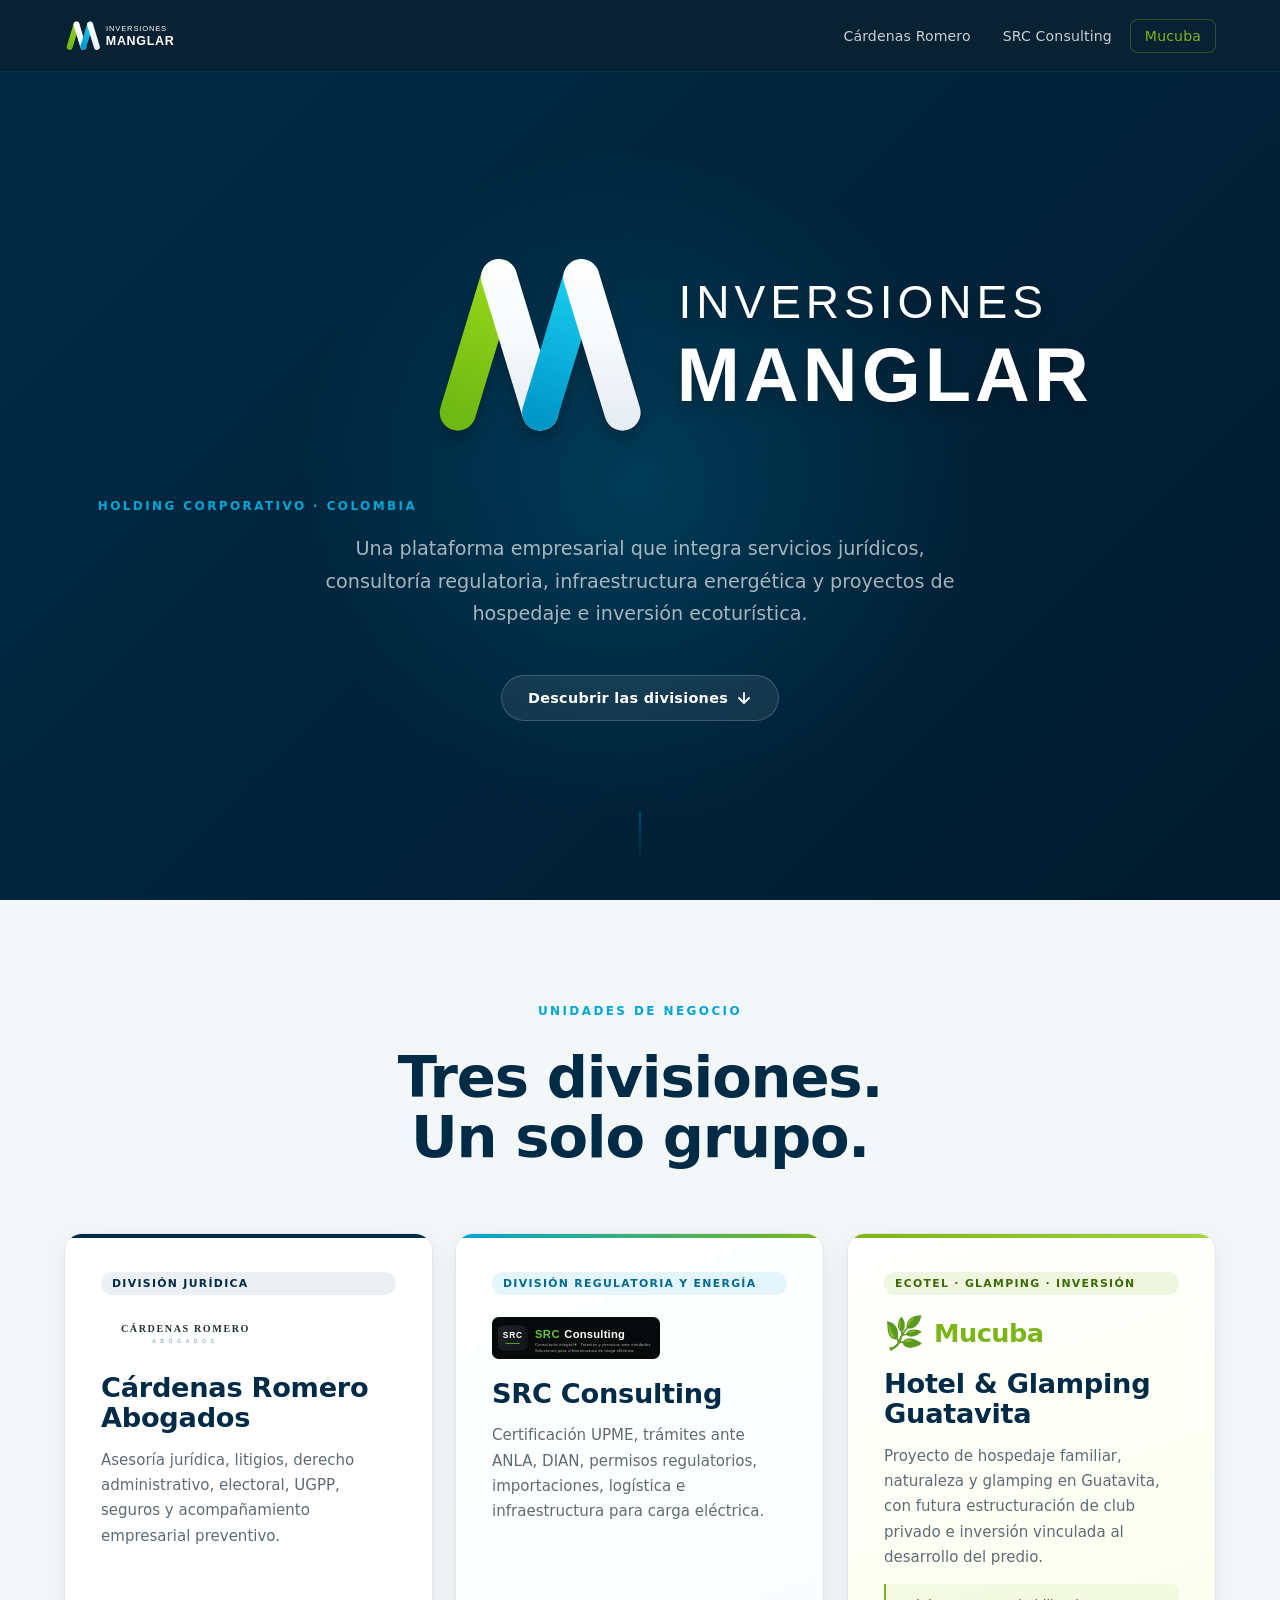
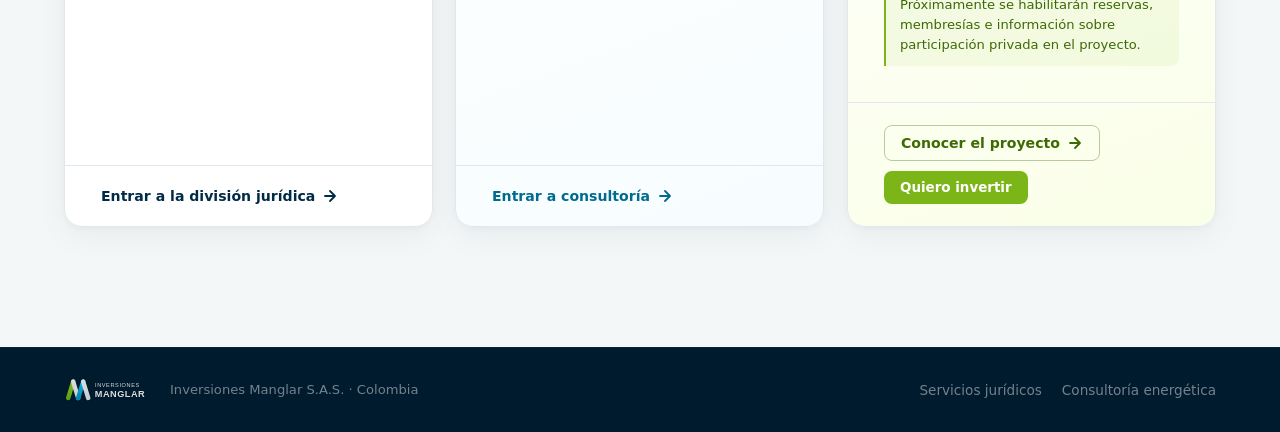
==== index.html @ 5c755520 "primera version sin Mucuba" ====
<!doctype html>
<html lang="es">
  <head>
    <meta charset="utf-8">
    <meta name="viewport" content="width=device-width, initial-scale=1">
    <title>Inversiones Manglar | Holding Corporativo</title>
    <meta name="description" content="Plataforma empresarial que integra servicios jurídicos, consultoría regulatoria, infraestructura energética y proyectos de hospedaje e inversión ecoturística en Colombia.">
    <meta property="og:type" content="website">
    <meta property="og:title" content="Inversiones Manglar | Holding Corporativo">
    <meta property="og:description" content="Plataforma empresarial que integra servicios jurídicos, consultoría regulatoria, infraestructura energética y proyectos de hospedaje e inversión ecoturística.">
    <meta property="og:image" content="assets/manglar-logo.svg">
    <meta name="twitter:card" content="summary_large_image">
    <meta name="twitter:title" content="Inversiones Manglar | Holding Corporativo">
    <meta name="twitter:description" content="Plataforma empresarial que integra servicios jurídicos, consultoría regulatoria, infraestructura energética y proyectos de hospedaje e inversión ecoturística.">
    <link rel="preload" href="styles.css" as="style">
    <link rel="stylesheet" href="styles.css">
  </head>
  <body class="manglar-homepage" data-hide-whatsapp-widget="true">

    <!-- ── HEADER ── -->
    <header class="mg-header" id="mgHeader">
      <a class="mg-logo-link" href="index.html" aria-label="Inversiones Manglar — inicio">
        <img class="mg-logo" src="assets/manglar-logo.svg" alt="Inversiones Manglar">
      </a>
      <nav class="mg-nav" aria-label="Unidades de negocio">
        <a href="juridica.html">Cárdenas Romero</a>
        <a href="energia.html">SRC Consulting</a>
        <a href="#mucuba" class="mg-nav-nature">Mucuba</a>
      </nav>
    </header>

    <main>

      <!-- ── HERO ── -->
      <section class="mg-hero" aria-labelledby="mg-hero-title">
        <div class="mg-hero-bg" aria-hidden="true">
          <div class="mg-hero-glow mg-hero-glow--1"></div>
          <div class="mg-hero-glow mg-hero-glow--2"></div>
          <div class="mg-hero-grid"></div>
        </div>
        <div class="mg-hero-content">
          <p class="mg-eyebrow">Holding corporativo · Colombia</p>
          <h1 class="mg-sr-only" id="mg-hero-title">Inversiones Manglar</h1>
          <div class="mg-hero-logo-wrap">
            <img class="mg-hero-logo" src="assets/manglar-logo.svg" alt="Inversiones Manglar" aria-hidden="true">
          </div>
          <p class="mg-lead">Una plataforma empresarial que integra servicios jurídicos, consultoría regulatoria, infraestructura energética y proyectos de hospedaje e inversión ecoturística.</p>
          <a class="mg-hero-cta" href="#divisiones">
            Descubrir las divisiones
            <svg width="16" height="16" viewBox="0 0 16 16" fill="none" aria-hidden="true">
              <path d="M8 3v10M3 8l5 5 5-5" stroke="currentColor" stroke-width="1.8" stroke-linecap="round" stroke-linejoin="round"/>
            </svg>
          </a>
        </div>
        <div class="mg-hero-scroll" aria-hidden="true">
          <div class="mg-scroll-line"></div>
        </div>
      </section>

      <!-- ── DIVISIONES ── -->
      <section class="mg-divisions" id="divisiones" aria-labelledby="mg-divisions-title">
        <div class="mg-divisions-header">
          <p class="mg-eyebrow mg-eyebrow--light">Unidades de negocio</p>
          <h2 class="mg-divisions-title" id="mg-divisions-title">Tres divisiones.<br>Un solo grupo.</h2>
        </div>

        <div class="mg-cards-grid">

          <!-- ── Tarjeta 1: Legal ── -->
          <article
            class="mg-card mg-card--legal"
            data-route="juridica.html"
            data-color="#002B46"
            tabindex="0"
            role="link"
            aria-label="Ir a Cárdenas Romero Abogados">
            <div class="mg-card-accent"></div>
            <div class="mg-card-body">
              <span class="mg-card-tag">División jurídica</span>
              <img class="mg-card-logo" src="assets/cardenas-romero-logo.svg" alt="Cárdenas Romero Abogados">
              <h3 class="mg-card-title">Cárdenas Romero<br>Abogados</h3>
              <p class="mg-card-desc">Asesoría jurídica, litigios, derecho administrativo, electoral, UGPP, seguros y acompañamiento empresarial preventivo.</p>
            </div>
            <div class="mg-card-footer">
              <span class="mg-card-btn">
                Entrar a la división jurídica
                <svg class="mg-card-arrow" width="16" height="16" viewBox="0 0 16 16" fill="none" aria-hidden="true">
                  <path d="M3 8h10M8 3l5 5-5 5" stroke="currentColor" stroke-width="1.8" stroke-linecap="round" stroke-linejoin="round"/>
                </svg>
              </span>
            </div>
          </article>

          <!-- ── Tarjeta 2: Energy ── -->
          <article
            class="mg-card mg-card--energy"
            data-route="energia.html"
            data-color="#00A6D6"
            tabindex="0"
            role="link"
            aria-label="Ir a SRC Consulting">
            <div class="mg-card-accent"></div>
            <div class="mg-card-body">
              <span class="mg-card-tag">División regulatoria y energía</span>
              <img class="mg-card-logo mg-card-logo--wide" src="assets/src-consulting-energy-logo.svg" alt="SRC Consulting">
              <h3 class="mg-card-title">SRC Consulting</h3>
              <p class="mg-card-desc">Certificación UPME, trámites ante ANLA, DIAN, permisos regulatorios, importaciones, logística e infraestructura para carga eléctrica.</p>
            </div>
            <div class="mg-card-footer">
              <span class="mg-card-btn">
                Entrar a consultoría
                <svg class="mg-card-arrow" width="16" height="16" viewBox="0 0 16 16" fill="none" aria-hidden="true">
                  <path d="M3 8h10M8 3l5 5-5 5" stroke="currentColor" stroke-width="1.8" stroke-linecap="round" stroke-linejoin="round"/>
                </svg>
              </span>
            </div>
          </article>

          <!-- ── Tarjeta 3: Mucuba ── -->
          <article
            class="mg-card mg-card--nature"
            id="mucuba"
            data-route=""
            data-color="#4A7A0A"
            tabindex="0"
            role="button"
            aria-label="Conocer Mucuba Hotel & Glamping">
            <div class="mg-card-accent"></div>
            <div class="mg-card-body">
              <span class="mg-card-tag">Ecotel · Glamping · Inversión</span>
              <div class="mg-mucuba-brand">
                <span class="mg-mucuba-icon" aria-hidden="true">🌿</span>
                <span class="mg-mucuba-name">Mucuba</span>
              </div>
              <h3 class="mg-card-title">Hotel & Glamping<br>Guatavita</h3>
              <p class="mg-card-desc">Proyecto de hospedaje familiar, naturaleza y glamping en Guatavita, con futura estructuración de club privado e inversión vinculada al desarrollo del predio.</p>
              <p class="mg-card-note">Próximamente se habilitarán reservas, membresías e información sobre participación privada en el proyecto.</p>
            </div>
            <div class="mg-card-footer mg-card-footer--dual">
              <span class="mg-card-btn mg-card-btn--outline" data-mucuba-info>
                Conocer el proyecto
                <svg class="mg-card-arrow" width="16" height="16" viewBox="0 0 16 16" fill="none" aria-hidden="true">
                  <path d="M3 8h10M8 3l5 5-5 5" stroke="currentColor" stroke-width="1.8" stroke-linecap="round" stroke-linejoin="round"/>
                </svg>
              </span>
              <span class="mg-card-btn mg-card-btn--invest" data-mucuba-invest>
                Quiero invertir
              </span>
            </div>
          </article>

        </div>
      </section>

    </main>

    <!-- ── FOOTER ── -->
    <footer class="mg-footer">
      <div class="mg-footer-brand">
        <img class="mg-footer-logo" src="assets/manglar-logo.svg" alt="Inversiones Manglar">
        <span>Inversiones Manglar S.A.S. · Colombia</span>
      </div>
      <nav class="mg-footer-links" aria-label="Divisiones">
        <a href="juridica.html">Servicios jurídicos</a>
        <a href="energia.html">Consultoría energética</a>
      </nav>
    </footer>

    <!-- ── MODAL MUCUBA ── -->
    <div class="mg-modal" id="mgMucubaModal" hidden role="dialog" aria-modal="true" aria-labelledby="mgMucubaTitle">
      <div class="mg-modal-card">
        <button class="mg-modal-close" id="mgMucubaClose" aria-label="Cerrar">
          <svg width="18" height="18" viewBox="0 0 18 18" fill="none" aria-hidden="true">
            <path d="M2 2l14 14M16 2L2 16" stroke="currentColor" stroke-width="2" stroke-linecap="round"/>
          </svg>
        </button>
        <p class="mg-eyebrow mg-eyebrow--light" style="margin-bottom:12px;">Mucuba Hotel & Glamping</p>
        <h2 class="mg-modal-title" id="mgMucubaTitle">Proyecto en desarrollo</h2>
        <p class="mg-modal-text">Mucuba es un proyecto de hospedaje familiar, ecoturismo y glamping ubicado en Guatavita, Cundinamarca. Actualmente se encuentra en etapa de estructuración con visión hacia la habilitación de membresías, reservas y participación privada en el proyecto.</p>
        <p class="mg-modal-text">Si tienes interés en conocer más sobre el proyecto o participar en su desarrollo, déjanos tu información de contacto y te escribiremos en cuanto esté disponible.</p>
        <div class="mg-modal-actions">
          <a class="mg-modal-btn mg-modal-btn--primary" data-whatsapp href="#">Escribir por WhatsApp</a>
          <button class="mg-modal-btn mg-modal-btn--ghost" id="mgMucubaClose2">Cerrar</button>
        </div>
      </div>
    </div>

    <!-- ── OVERLAY TRANSICIÓN ── -->
    <div class="mg-overlay" id="mgOverlay" aria-hidden="true"></div>

    <script src="script.js"></script>
  </body>
</html>
---- styles.css ----
:root {
  --ink: #13201d;
  --muted: #60706b;
  --line: #dfe7e3;
  --paper: #fbfcf9;
  --white: #ffffff;
  --forest: #143d35;
  --teal: #0f7c72;
  --gold: #b5893e;
  --blue: #295b8d;
  --mint: #dff2eb;
  --soft: #eef4f1;
  --shadow: 0 24px 60px rgba(19, 32, 29, 0.12);
  font-family: Inter, ui-sans-serif, system-ui, -apple-system, BlinkMacSystemFont, "Segoe UI", sans-serif;
}

* {
  box-sizing: border-box;
}

body {
  margin: 0;
  color: var(--ink);
  background: var(--paper);
}

a {
  color: inherit;
  text-decoration: none;
}

img {
  display: block;
  max-width: 100%;
}

.site-header {
  position: sticky;
  top: 0;
  z-index: 10;
  display: flex;
  align-items: center;
  justify-content: space-between;
  gap: 24px;
  padding: 18px clamp(18px, 4vw, 56px);
  background: rgba(251, 252, 249, 0.92);
  border-bottom: 1px solid rgba(223, 231, 227, 0.9);
  backdrop-filter: blur(14px);
}

.brand {
  display: inline-flex;
  align-items: center;
  gap: 12px;
  min-width: max-content;
}

.brand-mark {
  display: grid;
  width: 46px;
  height: 46px;
  place-items: center;
  color: var(--white);
  background: var(--forest);
  border-radius: 8px;
  font-weight: 800;
  letter-spacing: 0;
}

.brand-logo {
  width: 48px;
  height: 48px;
  border-radius: 8px;
}

.legal-logo {
  width: 250px;
  height: auto;
}

.brand strong,
.brand small {
  display: block;
}

.brand small {
  margin-top: 2px;
  color: var(--muted);
  font-size: 0.78rem;
}

.nav-links {
  display: flex;
  align-items: center;
  gap: 10px;
  flex-wrap: wrap;
  justify-content: flex-end;
}

.nav-links a {
  padding: 10px 12px;
  color: #2d3c38;
  border-radius: 8px;
  font-size: 0.94rem;
}

.nav-links a:hover,
.nav-links a.active {
  background: var(--soft);
}

.hero,
.service-hero,
.path-section,
.service-grid-section,
.workflow,
.action-zone,
.conversion-band {
  padding-inline: clamp(18px, 5vw, 72px);
}

.split-hero {
  min-height: calc(100vh - 83px);
  display: grid;
  grid-template-columns: minmax(0, 1fr) minmax(320px, 0.8fr);
  align-items: center;
  gap: clamp(28px, 5vw, 72px);
  padding-block: 48px;
}

.hero-copy {
  max-width: 760px;
}

.eyebrow {
  margin: 0 0 12px;
  color: var(--teal);
  font-weight: 750;
  font-size: 0.8rem;
  letter-spacing: 0.08em;
  text-transform: uppercase;
}

h1,
h2,
h3,
p {
  overflow-wrap: anywhere;
}

h1 {
  margin: 0;
  font-size: clamp(3.3rem, 8vw, 7.6rem);
  line-height: 0.92;
  letter-spacing: 0;
}

h2 {
  margin: 0;
  font-size: clamp(2rem, 4vw, 3.7rem);
  line-height: 1.02;
  letter-spacing: 0;
}

h3 {
  margin: 0;
  font-size: 1.2rem;
  line-height: 1.22;
}

.lead {
  max-width: 690px;
  margin: 24px 0 0;
  color: #40504c;
  font-size: clamp(1.06rem, 2vw, 1.35rem);
  line-height: 1.55;
}

.hero-actions,
.action-list {
  display: flex;
  flex-wrap: wrap;
  gap: 12px;
  margin-top: 30px;
}

.button {
  display: inline-flex;
  min-height: 48px;
  align-items: center;
  justify-content: center;
  padding: 13px 18px;
  border: 1px solid var(--line);
  border-radius: 8px;
  font-weight: 750;
  transition: transform 0.2s ease, box-shadow 0.2s ease, background 0.2s ease;
}

.button:hover {
  transform: translateY(-1px);
  box-shadow: 0 10px 28px rgba(19, 32, 29, 0.12);
}

.button.primary {
  color: var(--white);
  border-color: var(--forest);
  background: var(--forest);
}

.button.secondary {
  background: var(--white);
}

.hero-panel {
  min-height: 520px;
  display: grid;
  place-items: center;
}

.hero-panel img {
  width: min(100%, 560px);
  filter: drop-shadow(0 28px 36px rgba(19, 32, 29, 0.16));
}

.home-hero {
  min-height: calc(100vh - 83px);
  display: grid;
  align-content: center;
  gap: clamp(24px, 3vw, 42px);
  padding: 34px clamp(18px, 5vw, 72px) 42px;
  color: #263238;
  background:
    radial-gradient(circle at 14% 12%, rgba(169, 196, 204, 0.42), transparent 28%),
    radial-gradient(circle at 90% 4%, rgba(226, 233, 235, 0.85), transparent 27%),
    linear-gradient(145deg, #f9fafa 0%, #edf4f6 54%, #dfeaed 100%);
}

.home-heading {
  max-width: 980px;
}

.home-heading .eyebrow {
  color: #789aa4;
}

.home-heading h1 {
  font-size: clamp(3.2rem, 7vw, 6.8rem);
}

.home-heading .lead {
  color: #596a70;
}

.home-card-grid {
  display: grid;
  grid-template-columns: repeat(2, minmax(0, 1fr));
  gap: 18px;
  min-height: clamp(430px, 58vh, 650px);
}

.home-route-card {
  position: relative;
  min-height: 100%;
  display: grid;
  grid-template-rows: auto auto auto 1fr auto;
  align-content: start;
  gap: clamp(18px, 2.5vw, 30px);
  overflow: hidden;
  padding: clamp(24px, 3.2vw, 38px);
  background: var(--white);
  border: 1px solid var(--line);
  border-radius: 8px;
  box-shadow: 0 26px 70px rgba(0, 0, 0, 0.22);
  transition: transform 0.24s ease, box-shadow 0.24s ease, border-color 0.24s ease;
}

.home-route-card::after {
  content: "→";
  position: absolute;
  right: 30px;
  bottom: 24px;
  color: var(--gold);
  font-size: 2rem;
  font-style: normal;
  transition: transform 0.24s ease;
}

.home-route-card::before {
  content: "";
  position: absolute;
  inset: auto -18% -34% 42%;
  height: 260px;
  border-radius: 999px;
  background: rgba(169, 196, 204, 0.16);
  pointer-events: none;
}

.home-route-card:hover {
  transform: translateY(-10px);
  border-color: rgba(15, 124, 114, 0.34);
  box-shadow: 0 34px 80px rgba(19, 32, 29, 0.16);
}

.home-route-card:hover::after {
  transform: translateX(6px);
}

.legal-route {
  color: #263238;
  background:
    radial-gradient(circle at 88% 10%, rgba(169, 196, 204, 0.22), transparent 24%),
    linear-gradient(145deg, #ffffff 0%, #f4f8f9 58%, #e7f0f2 100%);
  border-color: rgba(169, 196, 204, 0.38);
}

.advisory-route {
  color: var(--ink);
  background:
    radial-gradient(circle at 88% 12%, rgba(181, 137, 62, 0.12), transparent 24%),
    linear-gradient(145deg, #ffffff 0%, #f4f7f8 100%);
}

.advisory-route .route-kicker {
  color: #0a4b43;
}

.advisory-route strong {
  color: #092f2a;
}

.advisory-route span:not(.route-kicker):not(.route-icon) {
  color: #243b36;
  font-weight: 650;
}

.advisory-route em {
  color: #0a4b43;
}

.route-kicker {
  color: var(--teal);
  font-size: 0.78rem;
  font-weight: 850;
  letter-spacing: 0.08em;
  text-transform: uppercase;
}

.legal-route .route-kicker,
.legal-route span:not(.route-icon),
.legal-route em {
  color: #263238;
}

.legal-route .route-kicker,
.legal-route em {
  color: #789aa4;
}

.route-brand-logo {
  position: relative;
  z-index: 1;
  width: min(290px, 74%);
  height: auto;
  margin-top: 6px;
  padding: 14px 16px;
  background: rgba(255, 255, 255, 0.72);
  border: 1px solid rgba(169, 196, 204, 0.36);
  border-radius: 8px;
}

.route-icon {
  display: grid;
  width: 52px;
  height: 52px;
  place-items: center;
  margin: 6px 0 0;
  color: var(--ink);
  background: #f1d98b;
  border-radius: 8px;
  font-weight: 900;
}

.home-route-card strong {
  display: block;
  max-width: 720px;
  font-size: clamp(2.2rem, 4.2vw, 4.8rem);
  line-height: 1;
  letter-spacing: 0;
}

.home-route-card span:not(.route-kicker):not(.route-icon) {
  max-width: 640px;
  margin-top: 0;
  color: var(--muted);
  font-size: clamp(1rem, 1.4vw, 1.18rem);
  line-height: 1.55;
}

.home-route-card em {
  position: relative;
  z-index: 1;
  margin-top: 8px;
  color: var(--teal);
  font-style: normal;
  font-weight: 850;
}

.path-section,
.service-grid-section,
.workflow {
  padding-block: 70px;
}

.tutela-section {
  display: grid;
  grid-template-columns: minmax(0, 0.72fr) minmax(320px, 1fr);
  gap: clamp(26px, 4vw, 56px);
  align-items: start;
  padding: 72px clamp(18px, 5vw, 72px);
  background: #f4f8f5;
  border-block: 1px solid var(--line);
}

.section-heading {
  display: grid;
  grid-template-columns: 0.75fr 1.25fr;
  gap: 28px;
  align-items: end;
  margin-bottom: 26px;
}

.section-heading.compact {
  display: block;
  max-width: 880px;
}

.path-grid,
.service-grid,
.steps {
  display: grid;
  gap: 16px;
}

.path-grid {
  grid-template-columns: repeat(2, minmax(0, 1fr));
}

.path-card,
.service-card,
.steps article {
  border: 1px solid var(--line);
  border-radius: 8px;
  background: var(--white);
}

.path-card {
  min-height: 330px;
  position: relative;
  overflow: hidden;
  padding: 30px;
}

.path-card::after {
  content: "";
  position: absolute;
  inset: auto -18% -38% 42%;
  height: 220px;
  border-radius: 999px;
  background: rgba(15, 124, 114, 0.16);
}

.path-card.energy-card::after {
  background: rgba(181, 137, 62, 0.22);
}

.card-icon {
  display: grid;
  width: 54px;
  height: 54px;
  place-items: center;
  margin-bottom: 42px;
  color: var(--white);
  background: var(--forest);
  border-radius: 8px;
  font-weight: 850;
}

.energy-card .card-icon {
  background: var(--blue);
}

.path-card p {
  max-width: 560px;
  color: var(--muted);
  line-height: 1.55;
}

.path-card a {
  position: relative;
  z-index: 1;
  display: inline-flex;
  margin-top: 22px;
  font-weight: 800;
  color: var(--teal);
}

.conversion-band,
.action-zone {
  display: flex;
  align-items: center;
  justify-content: space-between;
  gap: 24px;
  margin: 48px clamp(18px, 5vw, 72px) 70px;
  padding: clamp(24px, 4vw, 42px);
  background: var(--forest);
  color: var(--white);
  border-radius: 8px;
}

.conversion-band .eyebrow,
.action-zone .eyebrow {
  color: #9bd8c9;
}

.conversion-band h2,
.action-zone h2 {
  max-width: 820px;
}

.action-zone p:not(.eyebrow) {
  max-width: 760px;
  color: #d6e4df;
  line-height: 1.55;
}

.contact-zone {
  display: grid;
  grid-template-columns: minmax(0, 0.75fr) minmax(320px, 1.25fr);
  gap: 24px;
  align-items: center;
  margin: 48px clamp(18px, 5vw, 72px) 70px;
  padding: clamp(24px, 4vw, 42px);
  background: #ffffff;
  border: 1px solid var(--line);
  border-radius: 8px;
  box-shadow: 0 18px 46px rgba(19, 32, 29, 0.08);
}

.contact-zone h2 {
  max-width: 620px;
}

.contact-zone p:not(.eyebrow) {
  max-width: 620px;
  color: var(--muted);
  line-height: 1.55;
}

.contact-grid {
  display: grid;
  grid-template-columns: repeat(3, minmax(0, 1fr));
  gap: 12px;
}

.contact-item {
  min-height: 138px;
  display: flex;
  flex-direction: column;
  justify-content: space-between;
  padding: 18px;
  background: #f8fbf9;
  border: 1px solid var(--line);
  border-radius: 8px;
}

.contact-item span {
  color: var(--muted);
  font-size: 0.78rem;
  font-weight: 850;
  letter-spacing: 0.07em;
  text-transform: uppercase;
}

.contact-item strong {
  color: var(--ink);
  line-height: 1.28;
  overflow-wrap: anywhere;
  word-break: break-word;
}

.contact-item[href^="mailto:"] strong {
  font-size: clamp(0.82rem, 1.1vw, 1rem);
  line-height: 1.35;
}

.service-hero {
  min-height: 620px;
  display: grid;
  grid-template-columns: minmax(0, 0.95fr) minmax(280px, 0.75fr);
  align-items: center;
  gap: 36px;
  padding-block: 54px;
  background-color: var(--soft);
  background-image: linear-gradient(115deg, rgba(251, 252, 249, 0.98) 0%, rgba(251, 252, 249, 0.82) 48%, rgba(223, 242, 235, 0.5) 100%);
}

.service-hero.legal-hero {
  position: relative;
  overflow: hidden;
  grid-template-columns: minmax(0, 1fr);
  color: var(--white);
  background-color: #092f2a;
  background-image:
    radial-gradient(circle at 82% 16%, rgba(181, 137, 62, 0.26), transparent 28%),
    radial-gradient(circle at 18% 88%, rgba(15, 124, 114, 0.34), transparent 32%),
    linear-gradient(135deg, #08231f 0%, #143d35 48%, #0f7c72 100%);
  background-size: cover;
  background-position: center;
}

.service-hero.legal-hero::before,
.service-hero.legal-hero::after {
  content: "";
  position: absolute;
  pointer-events: none;
}

.service-hero.legal-hero::before {
  inset: 16px clamp(18px, 7vw, 120px) auto auto;
  width: min(38vw, 440px);
  height: min(60vw, 520px);
  background: url("assets/legal-watermark.svg") center / contain no-repeat;
  opacity: 0.95;
}

.service-hero.legal-hero::after {
  display: none;
}

.service-copy {
  position: relative;
  z-index: 1;
  max-width: 940px;
}

.legal-hero .eyebrow {
  color: #a9e0d3;
}

.legal-hero .lead {
  color: #dcebe6;
}

.legal-hero .button.secondary {
  color: var(--ink);
  border-color: #f4df9c;
  background: #f4df9c;
}

.service-copy h1 {
  font-size: clamp(2.8rem, 6.5vw, 6.7rem);
}

.service-visual {
  width: min(100%, 480px);
  justify-self: center;
  filter: drop-shadow(0 24px 34px rgba(19, 32, 29, 0.16));
}

.energy-brand-page .service-visual {
  border-radius: 16px;
  filter: brightness(0) invert(1);
  box-shadow: none;
}

.service-grid {
  grid-template-columns: repeat(3, minmax(0, 1fr));
}

.service-card {
  min-height: 230px;
  padding: 24px;
  cursor: pointer;
}

.service-card.highlight {
  background: var(--mint);
  border-color: #baded4;
}

.tag {
  margin: 0 0 22px;
  color: var(--teal);
  font-size: 0.78rem;
  font-weight: 800;
  text-transform: uppercase;
  letter-spacing: 0.06em;
}

.service-card p:not(.tag),
.steps p {
  color: var(--muted);
  line-height: 1.55;
}

.area-link {
  margin-top: 18px;
  padding: 0;
  color: var(--teal);
  background: transparent;
  border: 0;
  font: inherit;
  font-weight: 850;
  cursor: pointer;
}

.area-modal {
  position: fixed;
  inset: 0;
  z-index: 40;
  display: grid;
  place-items: center;
  padding: 20px;
  background: rgba(19, 32, 29, 0.45);
  backdrop-filter: blur(8px);
}

.area-modal[hidden] {
  display: none;
}

.area-modal-card {
  position: relative;
  width: min(720px, 100%);
  padding: clamp(24px, 4vw, 42px);
  background: #ffffff;
  border: 1px solid var(--line);
  border-radius: 8px;
  box-shadow: 0 28px 90px rgba(19, 32, 29, 0.24);
}

.area-modal-card h2 {
  font-size: clamp(2rem, 4vw, 3.4rem);
}

.area-modal-card p:not(.eyebrow) {
  color: var(--muted);
  font-size: 1.05rem;
  line-height: 1.65;
}

.area-modal-close {
  position: absolute;
  top: 14px;
  right: 14px;
  width: 38px;
  height: 38px;
  color: var(--ink);
  background: #f4f8f5;
  border: 1px solid var(--line);
  border-radius: 999px;
  cursor: pointer;
  font-size: 1.5rem;
  line-height: 1;
}

.steps {
  grid-template-columns: repeat(3, minmax(0, 1fr));
}

.steps article {
  padding: 24px;
}

.steps span {
  display: grid;
  width: 38px;
  height: 38px;
  place-items: center;
  margin-bottom: 28px;
  color: var(--white);
  background: var(--teal);
  border-radius: 999px;
  font-weight: 800;
}

.person-flow {
  background: linear-gradient(180deg, #fbfcf9 0%, #f4f8f5 100%);
}

.section-copy {
  max-width: 760px;
  margin: 18px 0 0;
  color: var(--muted);
  font-size: 1.05rem;
  line-height: 1.55;
}

.step-field {
  display: block;
  margin-top: 18px;
}

.step-field textarea,
.step-field input {
  width: 100%;
  padding: 12px;
  color: var(--ink);
  background: #fbfcf9;
  border: 1px solid var(--line);
  border-radius: 8px;
  font: inherit;
}

.step-field textarea {
  min-height: 132px;
  resize: vertical;
}

.step-button {
  margin-top: 18px;
}

.step-note {
  padding-top: 14px;
  border-top: 1px solid var(--legal-line, var(--line));
  font-size: 0.92rem;
  font-weight: 750;
}

.enterprise-section {
  position: relative;
  overflow: hidden;
  padding: 94px clamp(18px, 5vw, 72px);
  color: var(--white);
  background:
    radial-gradient(circle at 12% 18%, rgba(15, 124, 114, 0.42), transparent 28%),
    radial-gradient(circle at 90% 8%, rgba(244, 223, 156, 0.22), transparent 24%),
    linear-gradient(140deg, #071f1c 0%, #123b34 52%, #0b5e55 100%);
  border-block: 1px solid rgba(223, 242, 235, 0.18);
}

.enterprise-section::before {
  content: "";
  position: absolute;
  inset: 24px clamp(18px, 5vw, 72px) auto auto;
  width: min(32vw, 420px);
  height: 180px;
  border: 1px solid rgba(223, 242, 235, 0.14);
  border-radius: 8px;
  background: rgba(255, 255, 255, 0.04);
}

.enterprise-section > * {
  position: relative;
  z-index: 1;
}

.enterprise-heading {
  max-width: 980px;
  margin: 0 auto 34px;
  text-align: center;
}

.enterprise-heading h2 {
  font-size: clamp(2rem, 4.3vw, 4rem);
}

.enterprise-heading p:not(.eyebrow) {
  max-width: 820px;
  margin: 18px auto 0;
  color: #dcebe6;
  font-size: 1.08rem;
  line-height: 1.58;
}

.plans-grid {
  display: grid;
  grid-template-columns: repeat(3, minmax(0, 1fr));
  gap: 18px;
  align-items: stretch;
}

.plan-card {
  position: relative;
  min-height: 0;
  height: 100%;
  display: flex;
  flex-direction: column;
  padding: 28px;
  color: var(--ink);
  background: rgba(255, 255, 255, 0.96);
  border: 1px solid rgba(223, 242, 235, 0.26);
  border-radius: 8px;
  box-shadow: 0 24px 66px rgba(0, 0, 0, 0.24);
  transition: transform 0.24s ease, box-shadow 0.24s ease, border-color 0.24s ease;
}

.plan-card:hover {
  transform: translateY(-8px);
  border-color: rgba(15, 124, 114, 0.32);
  box-shadow: 0 28px 70px rgba(19, 32, 29, 0.14);
}

.featured-plan {
  min-height: 0;
  padding-top: 42px;
  color: var(--white);
  background:
    radial-gradient(circle at 82% 4%, rgba(181, 137, 62, 0.34), transparent 28%),
    linear-gradient(145deg, #102f2a 0%, #143d35 54%, #0f7c72 100%);
  border-color: rgba(169, 224, 211, 0.34);
  box-shadow: 0 30px 76px rgba(19, 61, 53, 0.28);
}

.featured-plan:hover {
  box-shadow: 0 38px 88px rgba(19, 61, 53, 0.34);
}

.recommended-label {
  position: absolute;
  top: 16px;
  right: 18px;
  margin: 0;
  padding: 7px 11px;
  color: var(--ink);
  background: #f4df9c;
  border-radius: 999px;
  font-size: 0.76rem;
  font-weight: 850;
  text-transform: uppercase;
  letter-spacing: 0.06em;
}

.plan-icon {
  display: grid;
  width: 48px;
  height: 48px;
  place-items: center;
  margin-bottom: 28px;
  color: var(--teal);
  background: var(--mint);
  border-radius: 8px;
  font-weight: 900;
}

.plan-logo {
  width: 58px;
  height: 70px;
  object-fit: contain;
  margin-bottom: 20px;
  opacity: 0.78;
}

.featured-plan .plan-logo {
  filter: brightness(0) invert(1);
  opacity: 0.72;
}

.featured-plan .plan-icon {
  color: var(--ink);
  background: #f4df9c;
}

.plan-card h3 {
  font-size: 1.6rem;
}

.plan-subtitle {
  min-height: 52px;
  color: var(--teal);
  font-weight: 800;
  line-height: 1.35;
}

.plan-card > p:not(.plan-price):not(.recommended-label):not(.plan-subtitle) {
  color: var(--muted);
  line-height: 1.58;
}

.featured-plan .plan-subtitle,
.featured-plan > p:not(.plan-price):not(.recommended-label):not(.plan-subtitle),
.featured-plan li {
  color: #dcebe6;
}

.plan-card ul {
  display: grid;
  gap: 10px;
  margin: 12px 0 24px;
  padding: 0;
  list-style: none;
}

.plan-card li {
  position: relative;
  padding-left: 22px;
  color: var(--muted);
  line-height: 1.45;
}

.plan-card li::before {
  content: "";
  position: absolute;
  left: 0;
  top: 0.62em;
  width: 8px;
  height: 8px;
  background: var(--teal);
  border-radius: 999px;
}

.featured-plan li::before {
  background: #f4df9c;
}

.plan-price {
  margin: 8px 0 18px;
  font-size: 1.8rem;
  font-weight: 900;
}

.plan-footnote {
  margin: auto 0 18px;
  padding-top: 12px;
  color: #5b6b70;
  border-top: 1px solid rgba(169, 196, 204, 0.34);
  font-size: 0.92rem;
  font-weight: 750;
  line-height: 1.45;
}

.featured-plan .plan-footnote {
  color: #e7f0f2;
  border-top-color: rgba(255, 255, 255, 0.22);
}

.plan-card .button {
  margin-top: auto;
}

.plans-note {
  max-width: 980px;
  margin: 28px auto 0;
  padding: 20px 24px;
  color: #dcebe6;
  background: rgba(255, 255, 255, 0.07);
  border: 1px solid rgba(223, 242, 235, 0.16);
  border-radius: 8px;
  box-shadow: 0 14px 38px rgba(19, 32, 29, 0.07);
  text-align: center;
  line-height: 1.58;
}

.tutela-section > div > p:not(.eyebrow) {
  max-width: 640px;
  color: var(--muted);
  line-height: 1.6;
}

.tutela-toggle {
  margin-top: 24px;
}

.tutela-form {
  display: grid;
  grid-template-columns: repeat(2, minmax(0, 1fr));
  gap: 16px;
  padding: clamp(20px, 3vw, 30px);
  background: var(--white);
  border: 1px solid var(--line);
  border-radius: 8px;
  box-shadow: var(--shadow);
}

.tutela-form[hidden] {
  display: none;
}

.tutela-form label,
.tutela-form legend,
.rights-dropdown summary {
  color: #2d3c38;
  font-size: 0.92rem;
  font-weight: 760;
}

.tutela-form input,
.tutela-form select,
.tutela-form textarea {
  width: 100%;
  margin-top: 8px;
  padding: 13px 12px;
  color: var(--ink);
  background: #fbfcf9;
  border: 1px solid var(--line);
  border-radius: 8px;
  font: inherit;
}

.tutela-form textarea {
  resize: vertical;
  min-height: 150px;
}

.rights-dropdown {
  padding: 0;
}

.rights-dropdown summary {
  cursor: pointer;
  padding: 14px 16px;
  background: #fbfcf9;
  border: 1px solid var(--line);
  border-radius: 8px;
}

.rights-options {
  display: grid;
  grid-template-columns: repeat(2, minmax(0, 1fr));
  gap: 4px 14px;
  margin-top: 10px;
  padding: 14px;
  background: #fbfcf9;
  border: 1px solid var(--line);
  border-radius: 8px;
}

.file-field {
  padding: 16px;
  background: #fff8e5;
  border: 1px solid #e7d39a;
  border-radius: 8px;
}

.file-field small {
  display: block;
  margin-top: 8px;
  color: #6d5a28;
  line-height: 1.45;
}

.power-fields,
.review-fields {
  display: grid;
  grid-template-columns: minmax(0, 1fr) minmax(0, 1fr);
  gap: 16px;
  padding: 16px;
  background: #f4f8f5;
  border: 1px solid #cddfd7;
  border-radius: 8px;
}

.power-fields[hidden],
.review-fields[hidden] {
  display: none;
}

.power-fields .button {
  align-self: end;
}

.button:disabled {
  cursor: not-allowed;
  opacity: 0.48;
  transform: none;
  box-shadow: none;
}

.form-note {
  margin: -4px 0 0;
  color: #6d5a28;
  font-size: 0.9rem;
  font-weight: 700;
}

.is-disabled {
  opacity: 0.52;
}

.full-field {
  grid-column: 1 / -1;
}

.tutela-form fieldset {
  margin: 0;
  padding: 16px;
  border: 1px solid var(--line);
  border-radius: 8px;
}

.tutela-form legend {
  padding: 0 8px;
}

.choice {
  display: flex;
  align-items: flex-start;
  gap: 10px;
  margin-top: 12px;
  color: var(--muted);
  font-weight: 650;
}

.choice input {
  width: auto;
  margin: 2px 0 0;
  accent-color: var(--teal);
}

.form-actions {
  display: flex;
  flex-wrap: wrap;
  gap: 12px;
}

.site-footer {
  display: flex;
  justify-content: space-between;
  gap: 18px;
  padding: 28px clamp(18px, 5vw, 72px);
  color: var(--muted);
  border-top: 1px solid var(--line);
}

.site-footer p {
  margin: 0;
}

.site-footer div {
  display: flex;
  gap: 16px;
  flex-wrap: wrap;
}

.whatsapp-widget {
  position: fixed;
  right: 18px;
  bottom: 18px;
  z-index: 20;
  display: grid;
  justify-items: end;
  gap: 12px;
}

.whatsapp-hint {
  max-width: 230px;
  padding: 12px 14px;
  color: #2d3c38;
  background: #ffffff;
  border: 1px solid var(--line);
  border-radius: 8px;
  box-shadow: 0 18px 42px rgba(19, 32, 29, 0.14);
  font-size: 0.9rem;
}

.whatsapp-panel {
  width: min(350px, calc(100vw - 36px));
  overflow: hidden;
  background: #ffffff;
  border-radius: 8px;
  box-shadow: 0 22px 70px rgba(19, 32, 29, 0.22);
}

.whatsapp-panel-header {
  display: flex;
  gap: 14px;
  padding: 20px;
  color: #ffffff;
  background: #25d366;
}

.whatsapp-panel-header svg {
  width: 38px;
  height: 38px;
  flex: 0 0 auto;
  fill: currentColor;
}

.whatsapp-panel-header strong,
.whatsapp-panel-header span {
  display: block;
}

.whatsapp-panel-header strong {
  font-size: 1.08rem;
}

.whatsapp-panel-header span {
  margin-top: 6px;
  color: rgba(255, 255, 255, 0.86);
  font-size: 0.88rem;
  line-height: 1.45;
}

.whatsapp-panel-body {
  padding: 18px;
}

.whatsapp-panel-body p {
  margin: 0 0 14px;
  color: #9aa7ad;
  font-size: 0.82rem;
}

.whatsapp-contact-card {
  display: grid;
  grid-template-columns: 48px minmax(0, 1fr) 22px;
  gap: 12px;
  align-items: center;
  padding: 14px;
  background: #f4f6f7;
  border-left: 3px solid #25d366;
  border-radius: 8px;
}

.whatsapp-avatar {
  display: grid;
  width: 48px;
  height: 48px;
  place-items: center;
  color: #ffffff;
  background: #25d366;
  border-radius: 999px;
}

.whatsapp-avatar svg,
.whatsapp-mini svg {
  width: 26px;
  height: 26px;
  fill: currentColor;
}

.whatsapp-contact-card strong,
.whatsapp-contact-card small {
  display: block;
}

.whatsapp-contact-card strong {
  color: #526066;
}

.whatsapp-contact-card small {
  margin-top: 3px;
  color: #8a989e;
  line-height: 1.35;
}

.whatsapp-mini {
  color: #25d366;
}

.floating-whatsapp {
  display: grid;
  width: 58px;
  height: 58px;
  place-items: center;
  color: var(--white);
  background: #138a64;
  border-radius: 999px;
  box-shadow: var(--shadow);
  font-weight: 900;
  border: 0;
  cursor: pointer;
  font-size: 2rem;
  line-height: 1;
}

.floating-whatsapp svg {
  width: 31px;
  height: 31px;
  fill: currentColor;
}

@media (max-width: 940px) {
  .site-header,
  .site-footer,
  .conversion-band,
  .action-zone {
    align-items: flex-start;
    flex-direction: column;
  }

  .split-hero,
  .home-card-grid,
  .service-hero,
  .section-heading,
  .path-grid,
  .service-grid,
  .steps,
  .plans-grid,
  .tutela-section,
  .tutela-form,
  .contact-zone,
  .contact-grid,
  .rights-options,
  .power-fields,
  .review-fields {
    grid-template-columns: 1fr;
  }

  .split-hero {
    min-height: auto;
  }

  .hero-panel {
    min-height: auto;
  }

  .service-hero {
    min-height: auto;
  }

  .home-route-card {
    min-height: 360px;
  }
}

@media (max-width: 620px) {
  .site-header {
    position: static;
  }

  .nav-links {
    justify-content: flex-start;
  }

  .nav-links a {
    padding-inline: 9px;
  }

  h1 {
    font-size: clamp(3rem, 16vw, 4.7rem);
  }

  .service-copy h1 {
    font-size: clamp(2.45rem, 12vw, 4.25rem);
  }

  .hero-actions,
  .action-list {
    width: 100%;
  }

  .button {
    width: 100%;
  }

  .path-section,
  .service-grid-section,
  .workflow,
  .tutela-section {
    padding-block: 48px;
  }
}

.legal-brand-page {
  --legal-ink: #263238;
  --legal-muted: #6f7d82;
  --legal-line: #e2e9eb;
  --legal-paper: #f9fafa;
  --legal-accent: #a9c4cc;
  --legal-deep: #263238;
  background: var(--legal-paper);
  color: var(--legal-ink);
}

.legal-brand-page .site-header {
  background: rgba(249, 250, 250, 0.95);
  border-bottom-color: rgba(226, 233, 235, 0.95);
}

.legal-brand-page .brand {
  gap: 14px;
}

.legal-brand-page .brand strong {
  color: var(--legal-ink);
  font-family: Georgia, "Times New Roman", serif;
  letter-spacing: 0.04em;
  text-transform: uppercase;
}

.legal-brand-page .brand small {
  color: var(--legal-accent);
  letter-spacing: 0.35em;
  text-transform: uppercase;
}

.legal-brand-page .nav-links a {
  color: var(--legal-ink);
}

.legal-brand-page .nav-links a:hover,
.legal-brand-page .nav-links a.active {
  background: #eef4f6;
}

.legal-brand-page .legal-hero {
  color: var(--legal-ink);
  background:
    radial-gradient(circle at 86% 14%, rgba(169, 196, 204, 0.35), transparent 26%),
    linear-gradient(135deg, #f9fafa 0%, #eef4f6 55%, #e4eef1 100%);
}

.legal-brand-page .legal-hero::before {
  background: url("assets/legal-watermark.svg") center / contain no-repeat;
}

.legal-brand-page .legal-hero::after {
  display: none;
}

.legal-brand-page .legal-hero .eyebrow,
.legal-brand-page .eyebrow,
.legal-brand-page .tag {
  color: #789aa4;
}

.legal-brand-page .legal-hero .lead {
  color: #596a70;
}

.legal-brand-page .button.primary {
  border-color: var(--legal-deep);
  background: var(--legal-deep);
}

.legal-brand-page .legal-hero .button.secondary {
  color: var(--legal-ink);
  border-color: var(--legal-accent);
  background: #ffffff;
}

.legal-brand-page .enterprise-section {
  color: var(--legal-ink);
  background:
    radial-gradient(circle at 12% 18%, rgba(169, 196, 204, 0.28), transparent 28%),
    linear-gradient(180deg, #ffffff 0%, #eef4f6 100%);
  border-block-color: var(--legal-line);
}

.legal-brand-page .enterprise-heading p:not(.eyebrow) {
  color: var(--legal-muted);
}

.legal-brand-page .plans-note {
  color: var(--legal-ink);
  background: rgba(255, 255, 255, 0.92);
  border-color: var(--legal-line);
}

.legal-brand-page .featured-plan {
  color: #ffffff;
  background:
    radial-gradient(circle at 82% 4%, rgba(169, 196, 204, 0.24), transparent 28%),
    linear-gradient(145deg, #263238 0%, #42565d 100%);
}

.legal-brand-page .featured-plan li,
.legal-brand-page .featured-plan > p:not(.plan-price):not(.recommended-label):not(.plan-subtitle),
.legal-brand-page .featured-plan .plan-subtitle {
  color: #ffffff;
}

.legal-brand-page .featured-plan li::before {
  background: #a9c4cc;
}

.legal-brand-page .plan-icon,
.legal-brand-page .steps span {
  color: var(--legal-ink);
  background: #e4eef1;
}

.legal-brand-page .service-card,
.legal-brand-page .steps article,
.legal-brand-page .tutela-form,
.legal-brand-page .plan-card:not(.featured-plan),
.legal-brand-page .contact-zone,
.legal-brand-page .contact-item {
  border-color: var(--legal-line);
  box-shadow: 0 18px 46px rgba(38, 50, 56, 0.08);
}

.legal-brand-page .contact-zone {
  background: #ffffff;
}

.legal-brand-page .contact-item {
  background: #f9fafa;
}

.legal-brand-page .contact-item span {
  color: #789aa4;
}

.legal-brand-page .contact-item strong {
  color: var(--legal-ink);
}

.legal-brand-page .area-link {
  color: #789aa4;
}

.legal-brand-page .area-modal-card {
  border-color: var(--legal-line);
}

.legal-brand-page .area-modal-card p:not(.eyebrow) {
  color: var(--legal-muted);
}

.energy-brand-page {
  --energy-black: #070a0b;
  --energy-panel: #111516;
  --energy-panel-soft: #171d1f;
  --energy-line: #273033;
  --energy-green: #65c832;
  --energy-green-soft: #d8ff7a;
  --energy-muted: #b8c0c2;
  color: #ffffff;
  background: var(--energy-black);
}

.energy-brand-page .site-header {
  background: rgba(7, 10, 11, 0.94);
  border-bottom-color: rgba(101, 200, 50, 0.2);
}

.energy-header-logo {
  width: min(330px, 64vw);
  height: auto;
  border-radius: 8px;
}

.energy-brand-page .nav-links a {
  color: #eef4f0;
}

.energy-brand-page .nav-links a:hover,
.energy-brand-page .nav-links a.active {
  color: #07100b;
  background: var(--energy-green);
}

.energy-brand-page .energy-hero {
  position: relative;
  overflow: hidden;
  color: #ffffff;
  background:
    radial-gradient(circle at 84% 18%, rgba(101, 200, 50, 0.28), transparent 24%),
    radial-gradient(circle at 20% 82%, rgba(101, 200, 50, 0.16), transparent 30%),
    linear-gradient(145deg, #020303 0%, #070a0b 44%, #131a1c 100%);
}

.energy-brand-page .energy-hero::before {
  content: "";
  position: absolute;
  inset: 32px clamp(18px, 6vw, 92px) auto auto;
  width: min(36vw, 440px);
  height: min(36vw, 440px);
  border: 1px solid rgba(101, 200, 50, 0.22);
  border-radius: 50%;
  background:
    linear-gradient(90deg, transparent 49%, rgba(101, 200, 50, 0.28) 50%, transparent 51%),
    linear-gradient(0deg, transparent 49%, rgba(101, 200, 50, 0.18) 50%, transparent 51%);
  opacity: 0.8;
}

.energy-brand-page .service-copy,
.energy-brand-page .service-visual {
  position: relative;
  z-index: 1;
}

.energy-hero-logo {
  width: min(620px, 88vw);
  height: auto;
  margin: 0 0 30px;
  border-radius: 8px;
  box-shadow: 0 28px 82px rgba(0, 0, 0, 0.36);
}

.energy-brand-page .eyebrow,
.energy-brand-page .tag {
  color: var(--energy-green);
}

.energy-brand-page .lead,
.energy-brand-page .section-copy,
.energy-brand-page .service-card p:not(.tag),
.energy-brand-page .steps p,
.energy-brand-page .action-zone p:not(.eyebrow) {
  color: var(--energy-muted);
}

.energy-brand-page .button.primary {
  color: #07100b;
  border-color: var(--energy-green);
  background: var(--energy-green);
}

.energy-brand-page .button.secondary {
  color: #ffffff;
  border-color: rgba(101, 200, 50, 0.38);
  background: rgba(255, 255, 255, 0.06);
}

.energy-brand-page .service-grid-section,
.energy-brand-page .workflow {
  background:
    radial-gradient(circle at 12% 4%, rgba(101, 200, 50, 0.1), transparent 25%),
    linear-gradient(180deg, #090d0e 0%, #111516 100%);
}

.energy-brand-page .service-card,
.energy-brand-page .steps article {
  color: #ffffff;
  background:
    radial-gradient(circle at 88% 8%, rgba(101, 200, 50, 0.12), transparent 26%),
    linear-gradient(145deg, rgba(23, 29, 31, 0.96), rgba(12, 16, 17, 0.96));
  border-color: rgba(101, 200, 50, 0.18);
  box-shadow: 0 24px 60px rgba(0, 0, 0, 0.28);
}

.energy-brand-page .service-card.highlight {
  background:
    radial-gradient(circle at 88% 8%, rgba(101, 200, 50, 0.24), transparent 28%),
    linear-gradient(145deg, #151d18 0%, #0b130e 100%);
  border-color: rgba(101, 200, 50, 0.42);
}

.energy-brand-page .area-link,
.energy-brand-page .home-route-card em {
  color: var(--energy-green);
}

.energy-brand-page .steps span {
  color: #07100b;
  background: var(--energy-green);
}

.energy-brand-page .action-zone {
  color: #ffffff;
  background:
    radial-gradient(circle at 90% 10%, rgba(101, 200, 50, 0.2), transparent 24%),
    linear-gradient(145deg, #080b0c 0%, #151c1e 100%);
  border-color: rgba(101, 200, 50, 0.2);
}

.energy-brand-page .site-footer {
  color: #d7dedf;
  background: #070a0b;
  border-top-color: rgba(101, 200, 50, 0.2);
}

.energy-pillars {
  grid-template-columns: repeat(3, minmax(0, 1fr));
}

.energy-pillars .service-card {
  min-height: 330px;
  display: flex;
  flex-direction: column;
  justify-content: flex-end;
}

.energy-pillars .service-card h3 {
  max-width: 420px;
  font-size: clamp(1.45rem, 2vw, 2.1rem);
}

.ev-simulator {
  position: relative;
  overflow: hidden;
  background:
    radial-gradient(circle at 88% 10%, rgba(101, 200, 50, 0.2), transparent 28%),
    radial-gradient(circle at 14% 88%, rgba(101, 200, 50, 0.1), transparent 30%),
    linear-gradient(180deg, #070a0b 0%, #101617 100%);
}

.wizard-shell {
  position: relative;
  max-width: 1180px;
  margin-top: 34px;
  padding: clamp(20px, 3vw, 34px);
  background: rgba(255, 255, 255, 0.055);
  border: 1px solid rgba(101, 200, 50, 0.18);
  border-radius: 8px;
  box-shadow: 0 30px 90px rgba(0, 0, 0, 0.34);
  backdrop-filter: blur(18px);
}

.wizard-progress {
  display: grid;
  grid-template-columns: repeat(5, minmax(0, 1fr));
  gap: 10px;
  margin-bottom: 24px;
}

.wizard-progress span {
  position: relative;
  display: grid;
  min-height: 42px;
  place-items: center;
  color: #7d888b;
  background: rgba(255, 255, 255, 0.05);
  border: 1px solid rgba(255, 255, 255, 0.08);
  border-radius: 8px;
  font-weight: 850;
  transition: color 0.24s ease, background 0.24s ease, border-color 0.24s ease, box-shadow 0.24s ease;
}

.wizard-progress span.active,
.wizard-progress span.done {
  color: #07100b;
  background: var(--energy-green);
  border-color: var(--energy-green);
  box-shadow: 0 0 34px rgba(101, 200, 50, 0.24);
}

.ev-wizard-form {
  min-height: 520px;
}

.wizard-step {
  display: grid;
  gap: 22px;
  animation: wizardFade 0.28s ease both;
}

.wizard-step[hidden] {
  display: none;
}

.wizard-step h3 {
  max-width: 860px;
  color: #ffffff;
  font-size: clamp(2rem, 4vw, 4.2rem);
  line-height: 1;
}

.ev-value-field {
  display: grid;
  gap: 12px;
  max-width: 640px;
  color: #ffffff;
  font-weight: 800;
}

.ev-value-field input,
.ev-final-grid select,
.ev-final-grid input,
.ev-final-grid textarea {
  width: 100%;
  color: #ffffff;
  background: rgba(7, 10, 11, 0.72);
  border: 1px solid rgba(101, 200, 50, 0.24);
  border-radius: 8px;
  outline: none;
  font: inherit;
  transition: border-color 0.22s ease, box-shadow 0.22s ease, background 0.22s ease;
}

.ev-value-field input {
  min-height: 76px;
  padding: 16px 20px;
  font-size: clamp(1.6rem, 4vw, 3rem);
  font-weight: 850;
}

.ev-final-grid input,
.ev-final-grid select,
.ev-final-grid textarea {
  margin-top: 8px;
  padding: 13px 14px;
}

.ev-value-field input:focus,
.ev-final-grid select:focus,
.ev-final-grid input:focus,
.ev-final-grid textarea:focus {
  border-color: var(--energy-green);
  box-shadow: 0 0 0 4px rgba(101, 200, 50, 0.12);
  background: rgba(7, 10, 11, 0.9);
}

.ev-results {
  display: grid;
  grid-template-columns: repeat(3, minmax(0, 1fr));
  gap: 14px;
}

.ev-results article {
  min-height: 148px;
  display: flex;
  flex-direction: column;
  justify-content: space-between;
  padding: 22px;
  background:
    radial-gradient(circle at 86% 12%, rgba(101, 200, 50, 0.16), transparent 30%),
    rgba(255, 255, 255, 0.065);
  border: 1px solid rgba(101, 200, 50, 0.16);
  border-radius: 8px;
}

.ev-results span {
  color: var(--energy-muted);
  font-size: 0.86rem;
  font-weight: 800;
  letter-spacing: 0.06em;
  text-transform: uppercase;
}

.ev-results strong {
  color: #ffffff;
  font-size: clamp(1.7rem, 3vw, 3rem);
  line-height: 1;
}

.ev-disclaimer {
  max-width: 720px;
  margin: 0;
  color: #8f999b;
  font-size: 0.92rem;
}

.wizard-actions {
  display: flex;
  flex-wrap: wrap;
  gap: 12px;
  align-items: center;
  margin-top: 8px;
}

.wizard-back {
  width: max-content;
  margin: 0 0 2px;
  padding: 0;
  color: var(--energy-muted);
  background: transparent;
  border: 0;
  cursor: pointer;
  font: inherit;
  font-size: 0.92rem;
  font-weight: 800;
  transition: color 0.2s ease, transform 0.2s ease;
}

.wizard-back:hover {
  color: var(--energy-green);
  transform: translateX(-3px);
}

.choice-grid {
  display: grid;
  grid-template-columns: repeat(2, minmax(180px, 260px));
  gap: 14px;
}

.choice-button {
  min-height: 76px;
  color: #ffffff;
  background:
    radial-gradient(circle at 86% 12%, rgba(101, 200, 50, 0.12), transparent 30%),
    rgba(255, 255, 255, 0.06);
  border: 1px solid rgba(101, 200, 50, 0.18);
  border-radius: 8px;
  cursor: pointer;
  font: inherit;
  font-size: 1.1rem;
  font-weight: 850;
  transition: transform 0.22s ease, border-color 0.22s ease, background 0.22s ease;
}

.choice-button:hover,
.choice-button.active {
  transform: translateY(-2px);
  color: #07100b;
  background: var(--energy-green);
  border-color: var(--energy-green);
}

.upme-panel {
  display: grid;
  grid-template-columns: minmax(0, 1fr) minmax(0, 1fr);
  gap: 16px;
  animation: wizardFade 0.26s ease both;
}

.upme-panel[hidden] {
  display: none;
}

.upme-panel details,
.we-handle {
  padding: 22px;
  background: rgba(255, 255, 255, 0.06);
  border: 1px solid rgba(101, 200, 50, 0.16);
  border-radius: 8px;
}

.upme-panel summary,
.upme-panel h4,
.we-handle h4 {
  color: #ffffff;
  cursor: pointer;
  font-weight: 850;
}

.upme-panel h4,
.we-handle h4 {
  margin: 0 0 14px;
  font-size: 1rem;
}

.ev-final-grid select option {
  color: #111516;
  background: #ffffff;
}

.document-accordion {
  display: grid;
  gap: 12px;
}

.document-grid.document-accordion {
  max-width: none;
}

.upload-accordion {
  overflow: hidden;
  background: rgba(255, 255, 255, 0.06);
  border: 1px solid rgba(101, 200, 50, 0.16);
  border-radius: 8px;
  transition: border-color 0.22s ease, background 0.22s ease, transform 0.22s ease;
}

.upload-accordion:hover {
  transform: translateY(-1px);
  border-color: rgba(101, 200, 50, 0.34);
}

.upload-accordion summary {
  display: flex;
  align-items: center;
  justify-content: space-between;
  gap: 16px;
  padding: 18px;
  color: #ffffff;
  cursor: pointer;
  font-weight: 850;
}

.upload-accordion summary::-webkit-details-marker {
  display: none;
}

.upload-accordion p {
  margin: 0;
  padding: 0 18px 14px;
  color: var(--energy-muted);
  line-height: 1.5;
}

.upload-accordion strong[data-upload-status] {
  min-width: max-content;
  padding: 6px 9px;
  color: #9ca3af;
  background: rgba(255, 255, 255, 0.06);
  border: 1px solid rgba(255, 255, 255, 0.08);
  border-radius: 999px;
  font-size: 0.72rem;
  letter-spacing: 0.04em;
  text-transform: uppercase;
}

.upload-accordion strong[data-upload-status].loaded {
  color: #07100b;
  background: var(--energy-green);
  border-color: var(--energy-green);
}

.drop-zone {
  display: grid;
  min-height: 116px;
  place-items: center;
  margin: 0 18px 18px;
  padding: 18px;
  color: #dfe8e2;
  background: rgba(7, 10, 11, 0.56);
  border: 1px dashed rgba(101, 200, 50, 0.38);
  border-radius: 8px;
  cursor: pointer;
  text-align: center;
  transition: border-color 0.22s ease, background 0.22s ease, box-shadow 0.22s ease;
}

.drop-zone::after {
  content: "Seleccionar archivo";
  display: inline-flex;
  min-height: 36px;
  align-items: center;
  margin-top: 12px;
  padding: 8px 12px;
  color: #07100b;
  background: var(--energy-green);
  border-radius: 8px;
  font-size: 0.82rem;
  font-weight: 850;
}

.drop-zone.dragging,
.drop-zone.loaded {
  background: rgba(101, 200, 50, 0.1);
  border-color: var(--energy-green);
  box-shadow: 0 0 0 4px rgba(101, 200, 50, 0.1);
}

.drop-zone input {
  display: none;
}

.premium-checklist {
  display: grid;
  gap: 10px;
  margin: 16px 0 0;
  padding: 0;
  list-style: none;
}

.premium-checklist li {
  position: relative;
  padding-left: 28px;
  color: var(--energy-muted);
  line-height: 1.45;
}

.premium-checklist li::before {
  content: "";
  position: absolute;
  left: 0;
  top: 0.35em;
  width: 15px;
  height: 15px;
  border: 1px solid var(--energy-green);
  border-radius: 50%;
  box-shadow: inset 0 0 0 4px rgba(101, 200, 50, 0.2);
}

.premium-checklist small {
  display: block;
  margin-top: 2px;
  color: #7f898b;
}

.document-grid {
  grid-template-columns: repeat(2, minmax(0, 1fr));
  max-width: 920px;
  margin-top: 0;
}

.ev-final-grid {
  display: grid;
  grid-template-columns: repeat(2, minmax(0, 1fr));
  gap: 14px;
}

.ev-final-grid label {
  color: #dfe8e2;
  font-size: 0.92rem;
  font-weight: 760;
}

.ev-final-grid .full-field,
.full-field {
  grid-column: 1 / -1;
}

.payment-actions {
  align-items: stretch;
}

.payment-actions .button {
  min-width: 180px;
}

.ev-summary {
  display: grid;
  grid-template-columns: repeat(2, minmax(0, 1fr));
  gap: 14px;
}

.ev-summary article,
.wizard-confirmation {
  padding: 22px;
  background:
    radial-gradient(circle at 86% 12%, rgba(101, 200, 50, 0.14), transparent 30%),
    rgba(255, 255, 255, 0.065);
  border: 1px solid rgba(101, 200, 50, 0.16);
  border-radius: 8px;
}

.ev-summary span {
  display: block;
  margin-bottom: 12px;
  color: var(--energy-green);
  font-size: 0.78rem;
  font-weight: 850;
  letter-spacing: 0.06em;
  text-transform: uppercase;
}

.ev-summary strong,
.ev-summary small {
  display: block;
}

.ev-summary strong {
  color: #ffffff;
  font-size: 1.2rem;
}

.ev-summary small {
  margin-top: 8px;
  color: var(--energy-muted);
  line-height: 1.45;
}

.wizard-confirmation {
  animation: wizardFade 0.28s ease both;
}

.wizard-confirmation h3 {
  color: #ffffff;
  font-size: clamp(2rem, 4vw, 4rem);
}

.wizard-confirmation p:not(.tag) {
  max-width: 720px;
  color: var(--energy-muted);
  line-height: 1.6;
}

@keyframes wizardFade {
  from {
    opacity: 0;
    transform: translateY(10px);
  }

  to {
    opacity: 1;
    transform: translateY(0);
  }
}

.electrolinera-section {
  padding: 94px clamp(18px, 5vw, 72px);
  background:
    radial-gradient(circle at 90% 10%, rgba(101, 200, 50, 0.14), transparent 28%),
    linear-gradient(180deg, #0a0f10 0%, #111819 100%);
  border-top: 1px solid rgba(101, 200, 50, 0.16);
}

.electrolinera-content {
  display: grid;
  grid-template-columns: minmax(0, 1.1fr) minmax(320px, 0.9fr);
  gap: clamp(32px, 5vw, 72px);
  align-items: start;
  max-width: 1280px;
  margin: 0 auto;
}

.electrolinera-copy .lead {
  color: #b8c0c2;
  font-size: clamp(1.1rem, 2vw, 1.35rem);
  margin-top: 18px;
}

.electrolinera-list {
  display: grid;
  gap: 18px;
  margin: 28px 0 0;
  padding: 0;
  list-style: none;
}

.electrolinera-list li {
  display: grid;
  gap: 4px;
  padding: 18px 20px;
  background: rgba(255, 255, 255, 0.055);
  border: 1px solid rgba(101, 200, 50, 0.18);
  border-left: 3px solid var(--energy-green);
  border-radius: 8px;
}

.electrolinera-list strong {
  color: #ffffff;
  font-size: 1rem;
}

.electrolinera-list span {
  color: #b8c0c2;
  font-size: 0.92rem;
  line-height: 1.5;
}

.electrolinera-contact-box {
  padding: clamp(24px, 3vw, 36px);
  background: rgba(255, 255, 255, 0.06);
  border: 1px solid rgba(101, 200, 50, 0.22);
  border-radius: 8px;
  box-shadow: 0 28px 80px rgba(0, 0, 0, 0.34);
}

.electrolinera-contact-box h3 {
  margin: 8px 0 10px;
  color: #ffffff;
  font-size: clamp(1.4rem, 2.4vw, 2rem);
  line-height: 1.15;
}

.electrolinera-contact-box > p {
  margin: 0 0 22px;
  color: #b8c0c2;
  font-size: 0.96rem;
  line-height: 1.55;
}

.electrolinera-form {
  display: grid;
  gap: 14px;
}

.electrolinera-form label {
  display: grid;
  gap: 7px;
  color: #dfe8e2;
  font-size: 0.88rem;
  font-weight: 760;
}

.electrolinera-form input {
  width: 100%;
  padding: 13px 14px;
  color: #ffffff;
  background: rgba(7, 10, 11, 0.72);
  border: 1px solid rgba(101, 200, 50, 0.24);
  border-radius: 8px;
  font: inherit;
  transition: border-color 0.22s ease, box-shadow 0.22s ease;
}

.electrolinera-form input:focus {
  outline: none;
  border-color: var(--energy-green);
  box-shadow: 0 0 0 4px rgba(101, 200, 50, 0.12);
}

.electrolinera-form .button {
  margin-top: 4px;
  width: 100%;
}

.why-us-section {
  padding: 94px clamp(18px, 5vw, 72px);
  background:
    radial-gradient(circle at 14% 8%, rgba(101, 200, 50, 0.1), transparent 26%),
    linear-gradient(180deg, #111819 0%, #0a0f10 100%);
  border-top: 1px solid rgba(101, 200, 50, 0.12);
}

.why-us-heading {
  max-width: 860px;
  margin: 0 auto 52px;
  text-align: center;
}

.why-us-heading h2 {
  color: #ffffff;
  font-size: clamp(2rem, 4vw, 3.6rem);
  margin-bottom: 16px;
}

.why-us-heading p {
  color: #b8c0c2;
  font-size: 1.08rem;
  line-height: 1.6;
}

.why-us-grid {
  display: grid;
  grid-template-columns: minmax(0, 0.9fr) minmax(320px, 1.1fr);
  gap: clamp(28px, 4vw, 60px);
  align-items: start;
  max-width: 1280px;
  margin: 0 auto;
}

.why-us-stats {
  display: grid;
  gap: 16px;
}

.why-stat {
  display: grid;
  gap: 8px;
  padding: 24px;
  background: rgba(255, 255, 255, 0.055);
  border: 1px solid rgba(101, 200, 50, 0.18);
  border-radius: 8px;
}

.why-stat strong {
  color: var(--energy-green);
  font-size: clamp(1.8rem, 3vw, 2.6rem);
  line-height: 1;
}

.why-stat span {
  color: #b8c0c2;
  font-size: 0.92rem;
  line-height: 1.5;
}

.why-us-ruling {
  display: grid;
  gap: 14px;
}

.ruling-label {
  margin: 0;
  color: var(--energy-green);
  font-size: 0.78rem;
  font-weight: 850;
  letter-spacing: 0.07em;
  text-transform: uppercase;
}

.ruling-img {
  width: 100%;
  border-radius: 8px;
  border: 1px solid rgba(101, 200, 50, 0.22);
  box-shadow: 0 24px 64px rgba(0, 0, 0, 0.44);
}

.ruling-caption {
  margin: 0;
  padding: 16px 18px;
  color: #b8c0c2;
  background: rgba(255, 255, 255, 0.05);
  border-left: 3px solid var(--energy-green);
  border-radius: 0 8px 8px 0;
  font-size: 0.9rem;
  line-height: 1.6;
}

.ruling-caption strong {
  color: #ffffff;
}

@media (max-width: 940px) {
  .electrolinera-content,
  .why-us-grid {
    grid-template-columns: 1fr;
  }
}

.home-brand-page {
  --group-black: #0b0b0b;
  --group-white: #ffffff;
  --group-smoke: #9ca3af;
  --group-line: #e5e7eb;
  --group-legal: #0f172a;
  --group-energy: #4caf50;
  color: var(--group-black);
  background: #f6f7f8;
}

.home-brand-page .site-header {
  background: rgba(255, 255, 255, 0.88);
  border-bottom-color: rgba(229, 231, 235, 0.9);
}

.group-brand {
  min-width: 0;
}

.group-logo {
  width: min(280px, 58vw);
  height: auto;
}

.home-brand-page .nav-links a {
  color: #30343a;
}

.home-brand-page .nav-links a:hover,
.home-brand-page .nav-links a.active {
  color: var(--group-black);
  background: #f1f3f5;
}

.home-brand-page .home-hero {
  position: relative;
  min-height: calc(100vh - 83px);
  align-content: center;
  gap: clamp(30px, 4vw, 56px);
  padding-block: clamp(42px, 7vw, 82px);
  color: var(--group-white);
  background:
    radial-gradient(circle at 78% 16%, rgba(76, 175, 80, 0.18), transparent 28%),
    radial-gradient(circle at 18% 84%, rgba(15, 23, 42, 0.52), transparent 34%),
    linear-gradient(145deg, #0b0b0b 0%, #111418 54%, #090b0d 100%);
}

.home-brand-page .home-hero::before {
  content: "";
  position: absolute;
  inset: 22px clamp(18px, 5vw, 72px);
  border: 1px solid rgba(255, 255, 255, 0.06);
  border-radius: 8px;
  pointer-events: none;
}

.home-brand-page .home-heading {
  position: relative;
  z-index: 1;
  max-width: 1120px;
}

.home-brand-page .home-heading .eyebrow {
  color: var(--group-smoke);
  letter-spacing: 0.16em;
}

.home-brand-page .home-heading h1 {
  color: var(--group-white);
  font-size: clamp(4.2rem, 9vw, 8.8rem);
  line-height: 0.9;
}

.home-brand-page .home-heading .lead {
  max-width: 840px;
  color: #d1d5db;
  font-size: clamp(1.06rem, 1.6vw, 1.38rem);
}

.home-brand-page .home-card-grid {
  position: relative;
  z-index: 1;
  gap: clamp(18px, 2vw, 28px);
  min-height: clamp(430px, 50vh, 590px);
}

.home-brand-page .home-route-card {
  grid-template-rows: auto auto auto 1fr auto;
  gap: 22px;
  padding: clamp(26px, 3vw, 42px);
  color: var(--group-black);
  background: rgba(255, 255, 255, 0.96);
  border: 1px solid rgba(229, 231, 235, 0.9);
  border-top: 4px solid var(--route-accent);
  border-radius: 8px;
  box-shadow: 0 26px 80px rgba(0, 0, 0, 0.24);
}

.home-brand-page .home-route-card::before {
  inset: auto -22% -42% 46%;
  height: 280px;
  background: color-mix(in srgb, var(--route-accent) 11%, transparent);
}

.home-brand-page .home-route-card::after {
  color: var(--route-accent);
}

.home-brand-page .home-route-card:hover {
  transform: translateY(-8px);
  border-color: rgba(229, 231, 235, 0.9);
  border-top-color: var(--route-accent);
  box-shadow: 0 36px 90px rgba(0, 0, 0, 0.28);
}

.home-brand-page .legal-route {
  --route-accent: var(--group-legal);
}

.home-brand-page .advisory-route {
  --route-accent: var(--group-energy);
}

.home-brand-page .route-kicker,
.home-brand-page .legal-route .route-kicker,
.home-brand-page .advisory-route .route-kicker {
  color: var(--route-accent);
}

.home-brand-page .route-brand-logo {
  width: min(320px, 82%);
  max-height: 84px;
  object-fit: contain;
  object-position: left center;
  margin: 0;
  padding: 0;
  background: transparent;
  border: 0;
  border-radius: 0;
}

.home-brand-page .consulting-division-logo {
  width: min(390px, 92%);
  max-height: 98px;
  border-radius: 8px;
}

.home-brand-page .home-route-card strong,
.home-brand-page .advisory-route strong {
  max-width: 620px;
  color: var(--group-black);
  font-size: clamp(2rem, 3.4vw, 4rem);
}

.home-brand-page .home-route-card span:not(.route-kicker):not(.route-icon),
.home-brand-page .legal-route span:not(.route-icon),
.home-brand-page .advisory-route span:not(.route-kicker):not(.route-icon) {
  max-width: 620px;
  color: #4b5563;
  font-weight: 560;
}

.home-brand-page .home-route-card em,
.home-brand-page .legal-route em,
.home-brand-page .advisory-route em {
  color: var(--route-accent);
}

.home-brand-page .site-footer {
  color: #d1d5db;
  background: #0b0b0b;
  border-top-color: rgba(255, 255, 255, 0.08);
}

.home-brand-page .site-footer a {
  color: #ffffff;
}

@media (max-width: 940px) {
  .energy-pillars,
  .ev-results,
  .upme-panel,
  .document-grid,
  .ev-summary,
  .ev-final-grid {
    grid-template-columns: 1fr;
  }

  .wizard-shell {
    padding: 18px;
  }

  .energy-pillars .service-card {
    min-height: 280px;
  }

  .home-brand-page .home-hero {
    min-height: auto;
  }

  .home-brand-page .home-card-grid {
    min-height: 0;
  }

  .home-brand-page .home-route-card {
    min-height: 420px;
  }
}

@media (max-width: 620px) {
  .wizard-progress {
    gap: 7px;
  }

  .wizard-progress span {
    min-height: 36px;
  }

  .choice-grid {
    grid-template-columns: 1fr;
  }

  .ev-value-field input {
    min-height: 64px;
  }

  .group-logo {
    width: min(230px, 76vw);
  }

  .home-brand-page .home-heading h1 {
    font-size: clamp(3.6rem, 18vw, 5.6rem);
  }

  .home-brand-page .home-route-card {
    min-height: 360px;
  }
}

/* ================================================================
   INVERSIONES MANGLAR — HOMEPAGE
   Todos los estilos están scopeados bajo .manglar-homepage
   para no afectar el resto del sitio.
   ================================================================ */

.manglar-homepage {
  --mg-deep:    #001B2E;
  --mg-navy:    #002B46;
  --mg-green:   #7CB518;
  --mg-blue:    #00A6D6;
  --mg-white:   #FFFFFF;
  --mg-bg:      #F4F7F8;
  --mg-muted:   #5F6B73;
  --mg-line:    #E0E8EE;
  background: var(--mg-bg);
  color: var(--mg-navy);
  font-family: Inter, ui-sans-serif, system-ui, -apple-system, "Segoe UI", sans-serif;
}

/* ── Header ── */
.mg-header {
  position: sticky;
  top: 0;
  z-index: 200;
  display: flex;
  align-items: center;
  justify-content: space-between;
  gap: 24px;
  padding: 0 clamp(20px, 5vw, 72px);
  height: 72px;
  background: rgba(0, 27, 46, 0.97);
  border-bottom: 1px solid rgba(0, 166, 214, 0.12);
  backdrop-filter: blur(20px);
  -webkit-backdrop-filter: blur(20px);
}

.mg-logo-link {
  display: inline-flex;
  align-items: center;
  flex-shrink: 0;
}

.mg-logo {
  height: 38px;
  width: auto;
  display: block;
}

.mg-nav {
  display: flex;
  align-items: center;
  gap: 4px;
  flex-wrap: wrap;
  justify-content: flex-end;
}

.mg-nav a {
  padding: 8px 14px;
  color: rgba(255, 255, 255, 0.78);
  font-size: 0.88rem;
  font-weight: 500;
  border-radius: 8px;
  text-decoration: none;
  letter-spacing: 0.01em;
  transition: background 0.2s ease, color 0.2s ease;
}

.mg-nav a:hover {
  color: #ffffff;
  background: rgba(255, 255, 255, 0.1);
}

.mg-nav-nature {
  color: var(--mg-green) !important;
  border: 1px solid rgba(124, 181, 24, 0.35) !important;
}

.mg-nav-nature:hover {
  background: rgba(124, 181, 24, 0.12) !important;
}

/* ── Hero ── */
.mg-hero {
  position: relative;
  min-height: calc(100vh - 72px);
  display: flex;
  flex-direction: column;
  align-items: center;
  justify-content: center;
  overflow: hidden;
  padding: 80px clamp(20px, 6vw, 96px) 100px;
  text-align: center;
  background:
    radial-gradient(circle at center, rgba(0, 166, 214, 0.18), transparent 45%),
    linear-gradient(135deg, #002B46 0%, #001B2E 100%);
}

.mg-hero-bg {
  position: absolute;
  inset: 0;
  background: transparent;
  pointer-events: none;
}

.mg-hero-glow {
  display: none;
}

.mg-hero-glow--1 {
  width: min(700px, 80vw);
  height: min(400px, 50vh);
  top: -10%;
  right: -5%;
  background: radial-gradient(ellipse, rgba(0, 166, 214, 0.18), transparent 70%);
  animation: mgGlowPulse 7s ease-in-out infinite alternate;
}

.mg-hero-glow--2 {
  width: min(500px, 60vw);
  height: min(350px, 45vh);
  bottom: 0;
  left: -8%;
  background: radial-gradient(ellipse, rgba(124, 181, 24, 0.1), transparent 70%);
  animation: mgGlowPulse 9s ease-in-out infinite alternate-reverse;
}

@keyframes mgGlowPulse {
  from { opacity: 0.7; transform: scale(1); }
  to   { opacity: 1;   transform: scale(1.08); }
}

.mg-hero-grid {
  display: none;
}

.mg-hero-content {
  position: relative;
  z-index: 1;
  max-width: 1180px;
}

.mg-eyebrow {
  display: inline-block;
  margin: 0 0 20px;
  color: var(--mg-blue);
  font-size: 0.75rem;
  font-weight: 700;
  letter-spacing: 0.2em;
  text-transform: uppercase;
}

.mg-eyebrow--light {
  color: var(--mg-blue);
}

.mg-h1 {
  margin: 0 0 28px;
  color: #ffffff;
  font-size: clamp(4rem, 9vw, 9rem);
  font-weight: 800;
  line-height: 0.9;
  letter-spacing: -0.03em;
}

.mg-sr-only {
  position: absolute;
  width: 1px;
  height: 1px;
  padding: 0;
  margin: -1px;
  overflow: hidden;
  clip: rect(0, 0, 0, 0);
  white-space: nowrap;
  border: 0;
}

.mg-hero-logo-wrap {
  position: relative;
  display: inline-block;
  margin: 0 auto 48px;
  padding: 0;
  background: transparent;
  border: 0;
  box-shadow: none;
}

.mg-hero-logo-wrap::before {
  display: none;
}

.mg-hero-logo {
  position: relative;
  z-index: 1;
  display: block;
  width: min(760px, 88vw);
  height: auto;
  object-fit: contain;
  animation: mgLogoReveal 1.1s cubic-bezier(0.16, 1, 0.3, 1) both;
  animation-delay: 0.1s;
}

@keyframes mgLogoReveal {
  from { opacity: 0; transform: translateY(30px); }
  to   { opacity: 1; transform: translateY(0); }
}

.mg-hero-content .mg-eyebrow {
  animation: mgLogoReveal 0.9s cubic-bezier(0.16, 1, 0.3, 1) both;
  animation-delay: 0s;
}

.mg-hero-content .mg-lead {
  animation: mgLogoReveal 0.9s cubic-bezier(0.16, 1, 0.3, 1) both;
  animation-delay: 0.42s;
}

.mg-hero-content .mg-hero-cta {
  animation: mgLogoReveal 0.9s cubic-bezier(0.16, 1, 0.3, 1) both;
  animation-delay: 0.58s;
}

.mg-lead {
  max-width: 660px;
  margin: 0 auto 44px;
  color: rgba(255, 255, 255, 0.65);
  font-size: clamp(1rem, 1.8vw, 1.2rem);
  line-height: 1.7;
  font-weight: 400;
}

.mg-hero-cta {
  display: inline-flex;
  align-items: center;
  gap: 8px;
  padding: 14px 26px;
  color: #ffffff;
  background: rgba(255, 255, 255, 0.08);
  border: 1px solid rgba(255, 255, 255, 0.18);
  border-radius: 999px;
  font-size: 0.9rem;
  font-weight: 600;
  letter-spacing: 0.02em;
  text-decoration: none;
  transition: background 0.25s ease, border-color 0.25s ease, transform 0.25s ease;
}

.mg-hero-cta:hover {
  background: rgba(0, 166, 214, 0.2);
  border-color: rgba(0, 166, 214, 0.5);
  transform: translateY(-2px);
}

.mg-hero-scroll {
  position: absolute;
  bottom: 36px;
  left: 50%;
  transform: translateX(-50%);
  z-index: 1;
}

.mg-scroll-line {
  width: 1px;
  height: 52px;
  margin: 0 auto;
  background: linear-gradient(180deg, rgba(0,166,214,0.7), transparent);
  animation: mgScrollDrop 2.2s ease-in-out infinite;
}

@keyframes mgScrollDrop {
  0%   { opacity: 0; transform: scaleY(0); transform-origin: top; }
  40%  { opacity: 1; }
  100% { opacity: 0; transform: scaleY(1); transform-origin: top; }
}

/* ── Divisions Section ── */
.mg-divisions {
  padding: 100px clamp(20px, 5vw, 72px) 120px;
  background: var(--mg-bg);
}

.mg-divisions-header {
  text-align: center;
  margin-bottom: 64px;
}

.mg-divisions-title {
  margin: 10px 0 0;
  color: var(--mg-navy);
  font-size: clamp(2.2rem, 4.5vw, 3.6rem);
  font-weight: 800;
  line-height: 1.05;
  letter-spacing: -0.02em;
}

/* ── Cards Grid ── */
.mg-cards-grid {
  display: grid;
  grid-template-columns: repeat(3, minmax(0, 1fr));
  gap: 22px;
  max-width: 1300px;
  margin: 0 auto;
}

/* ── Card base ── */
.mg-card {
  position: relative;
  display: flex;
  flex-direction: column;
  min-height: 500px;
  background: #ffffff;
  border-radius: 18px;
  border: 1px solid var(--mg-line);
  box-shadow:
    0 2px 8px rgba(0, 27, 46, 0.04),
    0 8px 32px rgba(0, 27, 46, 0.05);
  cursor: pointer;
  overflow: hidden;
  outline: none;
  transition:
    transform 0.32s cubic-bezier(0.34, 1.56, 0.64, 1),
    box-shadow 0.32s ease,
    border-color 0.32s ease;
  will-change: transform;
}

.mg-card:hover {
  transform: translateY(-8px);
  box-shadow:
    0 4px 16px rgba(0, 27, 46, 0.06),
    0 24px 64px rgba(0, 27, 46, 0.1);
}

.mg-card:focus-visible {
  outline: 2px solid var(--mg-blue);
  outline-offset: 3px;
}

/* Top accent stripe */
.mg-card-accent {
  position: absolute;
  top: 0;
  left: 0;
  right: 0;
  height: 4px;
  border-radius: 18px 18px 0 0;
  transition: height 0.3s ease;
}

.mg-card:hover .mg-card-accent { height: 5px; }

.mg-card--legal   .mg-card-accent { background: var(--mg-navy); }
.mg-card--energy  .mg-card-accent { background: linear-gradient(90deg, var(--mg-blue) 0%, var(--mg-green) 100%); }
.mg-card--nature  .mg-card-accent { background: linear-gradient(90deg, var(--mg-green) 0%, #a3d43a 100%); }

/* Card body */
.mg-card-body {
  flex: 1;
  display: flex;
  flex-direction: column;
  padding: clamp(24px, 3vw, 36px);
  padding-top: calc(clamp(24px, 3vw, 36px) + 2px);
}

/* Tag */
.mg-card-tag {
  display: inline-block;
  margin-bottom: 22px;
  padding: 5px 11px;
  font-size: 0.68rem;
  font-weight: 700;
  letter-spacing: 0.12em;
  text-transform: uppercase;
  border-radius: 999px;
}

.mg-card--legal  .mg-card-tag { color: var(--mg-navy);   background: rgba(0, 43, 70, 0.07); }
.mg-card--energy .mg-card-tag { color: #006B8F;            background: rgba(0, 166, 214, 0.1); }
.mg-card--nature .mg-card-tag { color: #3d6a05;            background: rgba(124, 181, 24, 0.12); }

/* Card logo */
.mg-card-logo {
  height: 36px;
  width: auto;
  max-width: 200px;
  object-fit: contain;
  object-position: left center;
  margin-bottom: 20px;
  display: block;
}

.mg-card-logo--wide {
  max-width: 260px;
  height: 42px;
}

/* Mucuba brand mark */
.mg-mucuba-brand {
  display: flex;
  align-items: center;
  gap: 10px;
  margin-bottom: 20px;
}

.mg-mucuba-icon {
  font-size: 2rem;
  line-height: 1;
}

.mg-mucuba-name {
  color: var(--mg-green);
  font-size: 1.6rem;
  font-weight: 800;
  letter-spacing: -0.02em;
}

/* Card title */
.mg-card-title {
  margin: 0 0 14px;
  color: var(--mg-navy);
  font-size: clamp(1.3rem, 2.2vw, 1.7rem);
  font-weight: 800;
  line-height: 1.12;
  letter-spacing: -0.01em;
}

/* Card description */
.mg-card-desc {
  margin: 0;
  color: var(--mg-muted);
  font-size: 0.94rem;
  line-height: 1.68;
  flex: 1;
}

/* Coming-soon note */
.mg-card-note {
  margin: 14px 0 0;
  padding: 11px 14px;
  color: #3d6a05;
  background: rgba(124, 181, 24, 0.07);
  border-left: 2px solid var(--mg-green);
  border-radius: 0 8px 8px 0;
  font-size: 0.82rem;
  line-height: 1.52;
}

/* Card footer */
.mg-card-footer {
  display: flex;
  align-items: center;
  gap: 10px;
  padding: clamp(16px, 2vw, 22px) clamp(24px, 3vw, 36px);
  border-top: 1px solid var(--mg-line);
}

.mg-card-footer--dual {
  flex-wrap: wrap;
}

/* Card CTA button */
.mg-card-btn {
  display: inline-flex;
  align-items: center;
  gap: 7px;
  font-size: 0.88rem;
  font-weight: 700;
  white-space: nowrap;
  transition: gap 0.2s ease, color 0.2s ease;
}

.mg-card--legal  .mg-card-btn { color: var(--mg-navy); }
.mg-card--energy .mg-card-btn { color: #006B8F; }
.mg-card--nature .mg-card-btn { color: #3d6a05; }

.mg-card-arrow {
  transition: transform 0.22s cubic-bezier(0.34, 1.56, 0.64, 1);
  flex-shrink: 0;
}

.mg-card:hover .mg-card-arrow { transform: translateX(5px); }

.mg-card-btn--outline {
  padding: 9px 16px;
  border: 1.5px solid rgba(61, 106, 5, 0.35);
  border-radius: 8px;
  color: #3d6a05 !important;
}

.mg-card-btn--invest {
  padding: 9px 16px;
  background: var(--mg-green);
  border-radius: 8px;
  color: #ffffff !important;
  font-size: 0.84rem;
}

.mg-card-btn--invest:hover {
  background: #6aa014;
}

/* Card subtle tint */
.mg-card--energy { background: linear-gradient(160deg, #ffffff 0%, #f7fdff 100%); }
.mg-card--nature { background: linear-gradient(160deg, #ffffff 0%, #faffe8 100%); }

/* ── Footer ── */
.mg-footer {
  display: flex;
  align-items: center;
  justify-content: space-between;
  gap: 20px;
  flex-wrap: wrap;
  padding: 28px clamp(20px, 5vw, 72px);
  background: var(--mg-deep);
  border-top: 1px solid rgba(0, 166, 214, 0.1);
}

.mg-footer-brand {
  display: flex;
  align-items: center;
  gap: 14px;
}

.mg-footer-logo {
  height: 28px;
  width: auto;
  opacity: 0.85;
}

.mg-footer-brand span {
  color: rgba(255, 255, 255, 0.45);
  font-size: 0.82rem;
}

.mg-footer-links {
  display: flex;
  gap: 20px;
}

.mg-footer-links a {
  color: rgba(255, 255, 255, 0.45);
  font-size: 0.85rem;
  text-decoration: none;
  transition: color 0.2s ease;
}

.mg-footer-links a:hover { color: rgba(255, 255, 255, 0.9); }

/* ── Modal Mucuba ── */
.mg-modal {
  position: fixed;
  inset: 0;
  z-index: 500;
  display: grid;
  place-items: center;
  padding: 20px;
  background: rgba(0, 27, 46, 0.7);
  backdrop-filter: blur(10px);
  -webkit-backdrop-filter: blur(10px);
  animation: mgModalIn 0.28s ease both;
}

.mg-modal[hidden] { display: none; }

@keyframes mgModalIn {
  from { opacity: 0; }
  to   { opacity: 1; }
}

.mg-modal-card {
  position: relative;
  width: min(560px, 100%);
  padding: clamp(28px, 4vw, 44px);
  background: #ffffff;
  border-radius: 18px;
  border: 1px solid var(--mg-line);
  box-shadow: 0 32px 96px rgba(0, 27, 46, 0.28);
  animation: mgModalCardIn 0.32s cubic-bezier(0.34, 1.56, 0.64, 1) both;
}

@keyframes mgModalCardIn {
  from { opacity: 0; transform: translateY(18px) scale(0.96); }
  to   { opacity: 1; transform: translateY(0) scale(1); }
}

.mg-modal-close {
  position: absolute;
  top: 16px;
  right: 16px;
  width: 36px;
  height: 36px;
  display: grid;
  place-items: center;
  background: var(--mg-bg);
  border: 1px solid var(--mg-line);
  border-radius: 999px;
  cursor: pointer;
  color: var(--mg-muted);
  transition: background 0.2s ease, color 0.2s ease;
}

.mg-modal-close:hover { background: var(--mg-line); color: var(--mg-navy); }

.mg-modal-title {
  margin: 0 0 16px;
  color: var(--mg-navy);
  font-size: clamp(1.6rem, 3vw, 2.2rem);
  font-weight: 800;
  line-height: 1.1;
}

.mg-modal-text {
  margin: 0 0 14px;
  color: var(--mg-muted);
  font-size: 0.96rem;
  line-height: 1.68;
}

.mg-modal-actions {
  display: flex;
  gap: 10px;
  margin-top: 24px;
  flex-wrap: wrap;
}

.mg-modal-btn {
  display: inline-flex;
  align-items: center;
  justify-content: center;
  padding: 12px 22px;
  border-radius: 10px;
  font-size: 0.9rem;
  font-weight: 700;
  text-decoration: none;
  cursor: pointer;
  border: none;
  transition: transform 0.2s ease, box-shadow 0.2s ease, background 0.2s ease;
}

.mg-modal-btn--primary {
  background: #25d366;
  color: #ffffff;
}

.mg-modal-btn--primary:hover {
  transform: translateY(-2px);
  box-shadow: 0 8px 24px rgba(37, 211, 102, 0.35);
}

.mg-modal-btn--ghost {
  background: var(--mg-bg);
  color: var(--mg-muted);
}

/* ── Transition Overlay ── */
.mg-overlay {
  position: fixed;
  z-index: 9999;
  pointer-events: none;
  border-radius: 18px;
  opacity: 0;
  will-change: top, left, width, height, border-radius, opacity;
}

/* ── Responsive ── */
@media (max-width: 1024px) {
  .mg-cards-grid {
    grid-template-columns: repeat(2, minmax(0, 1fr));
  }

  .mg-card--nature {
    grid-column: 1 / -1;
    min-height: 420px;
  }

  .mg-card--nature .mg-card-body {
    max-width: 640px;
  }
}

@media (max-width: 640px) {
  .mg-header {
    height: auto;
    padding: 14px clamp(16px, 4vw, 24px);
    flex-direction: column;
    align-items: flex-start;
    gap: 10px;
  }

  .mg-nav {
    justify-content: flex-start;
  }

  .mg-nav a {
    padding: 6px 10px;
    font-size: 0.82rem;
  }

  .mg-hero {
    min-height: auto;
    padding: 64px 20px 80px;
  }

  .mg-h1 {
    font-size: clamp(3.4rem, 18vw, 5rem);
  }

  .mg-cards-grid,
  .mg-card--nature {
    grid-template-columns: 1fr;
    grid-column: auto;
  }

  .mg-card {
    min-height: 380px;
  }

  .mg-footer {
    flex-direction: column;
    align-items: flex-start;
  }
}
---- styles.css ----
:root {
  --ink: #13201d;
  --muted: #60706b;
  --line: #dfe7e3;
  --paper: #fbfcf9;
  --white: #ffffff;
  --forest: #143d35;
  --teal: #0f7c72;
  --gold: #b5893e;
  --blue: #295b8d;
  --mint: #dff2eb;
  --soft: #eef4f1;
  --shadow: 0 24px 60px rgba(19, 32, 29, 0.12);
  font-family: Inter, ui-sans-serif, system-ui, -apple-system, BlinkMacSystemFont, "Segoe UI", sans-serif;
}

* {
  box-sizing: border-box;
}

body {
  margin: 0;
  color: var(--ink);
  background: var(--paper);
}

a {
  color: inherit;
  text-decoration: none;
}

img {
  display: block;
  max-width: 100%;
}

.site-header {
  position: sticky;
  top: 0;
  z-index: 10;
  display: flex;
  align-items: center;
  justify-content: space-between;
  gap: 24px;
  padding: 18px clamp(18px, 4vw, 56px);
  background: rgba(251, 252, 249, 0.92);
  border-bottom: 1px solid rgba(223, 231, 227, 0.9);
  backdrop-filter: blur(14px);
}

.brand {
  display: inline-flex;
  align-items: center;
  gap: 12px;
  min-width: max-content;
}

.brand-mark {
  display: grid;
  width: 46px;
  height: 46px;
  place-items: center;
  color: var(--white);
  background: var(--forest);
  border-radius: 8px;
  font-weight: 800;
  letter-spacing: 0;
}

.brand-logo {
  width: 48px;
  height: 48px;
  border-radius: 8px;
}

.legal-logo {
  width: 250px;
  height: auto;
}

.brand strong,
.brand small {
  display: block;
}

.brand small {
  margin-top: 2px;
  color: var(--muted);
  font-size: 0.78rem;
}

.nav-links {
  display: flex;
  align-items: center;
  gap: 10px;
  flex-wrap: wrap;
  justify-content: flex-end;
}

.nav-links a {
  padding: 10px 12px;
  color: #2d3c38;
  border-radius: 8px;
  font-size: 0.94rem;
}

.nav-links a:hover,
.nav-links a.active {
  background: var(--soft);
}

.hero,
.service-hero,
.path-section,
.service-grid-section,
.workflow,
.action-zone,
.conversion-band {
  padding-inline: clamp(18px, 5vw, 72px);
}

.split-hero {
  min-height: calc(100vh - 83px);
  display: grid;
  grid-template-columns: minmax(0, 1fr) minmax(320px, 0.8fr);
  align-items: center;
  gap: clamp(28px, 5vw, 72px);
  padding-block: 48px;
}

.hero-copy {
  max-width: 760px;
}

.eyebrow {
  margin: 0 0 12px;
  color: var(--teal);
  font-weight: 750;
  font-size: 0.8rem;
  letter-spacing: 0.08em;
  text-transform: uppercase;
}

h1,
h2,
h3,
p {
  overflow-wrap: anywhere;
}

h1 {
  margin: 0;
  font-size: clamp(3.3rem, 8vw, 7.6rem);
  line-height: 0.92;
  letter-spacing: 0;
}

h2 {
  margin: 0;
  font-size: clamp(2rem, 4vw, 3.7rem);
  line-height: 1.02;
  letter-spacing: 0;
}

h3 {
  margin: 0;
  font-size: 1.2rem;
  line-height: 1.22;
}

.lead {
  max-width: 690px;
  margin: 24px 0 0;
  color: #40504c;
  font-size: clamp(1.06rem, 2vw, 1.35rem);
  line-height: 1.55;
}

.hero-actions,
.action-list {
  display: flex;
  flex-wrap: wrap;
  gap: 12px;
  margin-top: 30px;
}

.button {
  display: inline-flex;
  min-height: 48px;
  align-items: center;
  justify-content: center;
  padding: 13px 18px;
  border: 1px solid var(--line);
  border-radius: 8px;
  font-weight: 750;
  transition: transform 0.2s ease, box-shadow 0.2s ease, background 0.2s ease;
}

.button:hover {
  transform: translateY(-1px);
  box-shadow: 0 10px 28px rgba(19, 32, 29, 0.12);
}

.button.primary {
  color: var(--white);
  border-color: var(--forest);
  background: var(--forest);
}

.button.secondary {
  background: var(--white);
}

.hero-panel {
  min-height: 520px;
  display: grid;
  place-items: center;
}

.hero-panel img {
  width: min(100%, 560px);
  filter: drop-shadow(0 28px 36px rgba(19, 32, 29, 0.16));
}

.home-hero {
  min-height: calc(100vh - 83px);
  display: grid;
  align-content: center;
  gap: clamp(24px, 3vw, 42px);
  padding: 34px clamp(18px, 5vw, 72px) 42px;
  color: #263238;
  background:
    radial-gradient(circle at 14% 12%, rgba(169, 196, 204, 0.42), transparent 28%),
    radial-gradient(circle at 90% 4%, rgba(226, 233, 235, 0.85), transparent 27%),
    linear-gradient(145deg, #f9fafa 0%, #edf4f6 54%, #dfeaed 100%);
}

.home-heading {
  max-width: 980px;
}

.home-heading .eyebrow {
  color: #789aa4;
}

.home-heading h1 {
  font-size: clamp(3.2rem, 7vw, 6.8rem);
}

.home-heading .lead {
  color: #596a70;
}

.home-card-grid {
  display: grid;
  grid-template-columns: repeat(2, minmax(0, 1fr));
  gap: 18px;
  min-height: clamp(430px, 58vh, 650px);
}

.home-route-card {
  position: relative;
  min-height: 100%;
  display: grid;
  grid-template-rows: auto auto auto 1fr auto;
  align-content: start;
  gap: clamp(18px, 2.5vw, 30px);
  overflow: hidden;
  padding: clamp(24px, 3.2vw, 38px);
  background: var(--white);
  border: 1px solid var(--line);
  border-radius: 8px;
  box-shadow: 0 26px 70px rgba(0, 0, 0, 0.22);
  transition: transform 0.24s ease, box-shadow 0.24s ease, border-color 0.24s ease;
}

.home-route-card::after {
  content: "→";
  position: absolute;
  right: 30px;
  bottom: 24px;
  color: var(--gold);
  font-size: 2rem;
  font-style: normal;
  transition: transform 0.24s ease;
}

.home-route-card::before {
  content: "";
  position: absolute;
  inset: auto -18% -34% 42%;
  height: 260px;
  border-radius: 999px;
  background: rgba(169, 196, 204, 0.16);
  pointer-events: none;
}

.home-route-card:hover {
  transform: translateY(-10px);
  border-color: rgba(15, 124, 114, 0.34);
  box-shadow: 0 34px 80px rgba(19, 32, 29, 0.16);
}

.home-route-card:hover::after {
  transform: translateX(6px);
}

.legal-route {
  color: #263238;
  background:
    radial-gradient(circle at 88% 10%, rgba(169, 196, 204, 0.22), transparent 24%),
    linear-gradient(145deg, #ffffff 0%, #f4f8f9 58%, #e7f0f2 100%);
  border-color: rgba(169, 196, 204, 0.38);
}

.advisory-route {
  color: var(--ink);
  background:
    radial-gradient(circle at 88% 12%, rgba(181, 137, 62, 0.12), transparent 24%),
    linear-gradient(145deg, #ffffff 0%, #f4f7f8 100%);
}

.advisory-route .route-kicker {
  color: #0a4b43;
}

.advisory-route strong {
  color: #092f2a;
}

.advisory-route span:not(.route-kicker):not(.route-icon) {
  color: #243b36;
  font-weight: 650;
}

.advisory-route em {
  color: #0a4b43;
}

.route-kicker {
  color: var(--teal);
  font-size: 0.78rem;
  font-weight: 850;
  letter-spacing: 0.08em;
  text-transform: uppercase;
}

.legal-route .route-kicker,
.legal-route span:not(.route-icon),
.legal-route em {
  color: #263238;
}

.legal-route .route-kicker,
.legal-route em {
  color: #789aa4;
}

.route-brand-logo {
  position: relative;
  z-index: 1;
  width: min(290px, 74%);
  height: auto;
  margin-top: 6px;
  padding: 14px 16px;
  background: rgba(255, 255, 255, 0.72);
  border: 1px solid rgba(169, 196, 204, 0.36);
  border-radius: 8px;
}

.route-icon {
  display: grid;
  width: 52px;
  height: 52px;
  place-items: center;
  margin: 6px 0 0;
  color: var(--ink);
  background: #f1d98b;
  border-radius: 8px;
  font-weight: 900;
}

.home-route-card strong {
  display: block;
  max-width: 720px;
  font-size: clamp(2.2rem, 4.2vw, 4.8rem);
  line-height: 1;
  letter-spacing: 0;
}

.home-route-card span:not(.route-kicker):not(.route-icon) {
  max-width: 640px;
  margin-top: 0;
  color: var(--muted);
  font-size: clamp(1rem, 1.4vw, 1.18rem);
  line-height: 1.55;
}

.home-route-card em {
  position: relative;
  z-index: 1;
  margin-top: 8px;
  color: var(--teal);
  font-style: normal;
  font-weight: 850;
}

.path-section,
.service-grid-section,
.workflow {
  padding-block: 70px;
}

.tutela-section {
  display: grid;
  grid-template-columns: minmax(0, 0.72fr) minmax(320px, 1fr);
  gap: clamp(26px, 4vw, 56px);
  align-items: start;
  padding: 72px clamp(18px, 5vw, 72px);
  background: #f4f8f5;
  border-block: 1px solid var(--line);
}

.section-heading {
  display: grid;
  grid-template-columns: 0.75fr 1.25fr;
  gap: 28px;
  align-items: end;
  margin-bottom: 26px;
}

.section-heading.compact {
  display: block;
  max-width: 880px;
}

.path-grid,
.service-grid,
.steps {
  display: grid;
  gap: 16px;
}

.path-grid {
  grid-template-columns: repeat(2, minmax(0, 1fr));
}

.path-card,
.service-card,
.steps article {
  border: 1px solid var(--line);
  border-radius: 8px;
  background: var(--white);
}

.path-card {
  min-height: 330px;
  position: relative;
  overflow: hidden;
  padding: 30px;
}

.path-card::after {
  content: "";
  position: absolute;
  inset: auto -18% -38% 42%;
  height: 220px;
  border-radius: 999px;
  background: rgba(15, 124, 114, 0.16);
}

.path-card.energy-card::after {
  background: rgba(181, 137, 62, 0.22);
}

.card-icon {
  display: grid;
  width: 54px;
  height: 54px;
  place-items: center;
  margin-bottom: 42px;
  color: var(--white);
  background: var(--forest);
  border-radius: 8px;
  font-weight: 850;
}

.energy-card .card-icon {
  background: var(--blue);
}

.path-card p {
  max-width: 560px;
  color: var(--muted);
  line-height: 1.55;
}

.path-card a {
  position: relative;
  z-index: 1;
  display: inline-flex;
  margin-top: 22px;
  font-weight: 800;
  color: var(--teal);
}

.conversion-band,
.action-zone {
  display: flex;
  align-items: center;
  justify-content: space-between;
  gap: 24px;
  margin: 48px clamp(18px, 5vw, 72px) 70px;
  padding: clamp(24px, 4vw, 42px);
  background: var(--forest);
  color: var(--white);
  border-radius: 8px;
}

.conversion-band .eyebrow,
.action-zone .eyebrow {
  color: #9bd8c9;
}

.conversion-band h2,
.action-zone h2 {
  max-width: 820px;
}

.action-zone p:not(.eyebrow) {
  max-width: 760px;
  color: #d6e4df;
  line-height: 1.55;
}

.contact-zone {
  display: grid;
  grid-template-columns: minmax(0, 0.75fr) minmax(320px, 1.25fr);
  gap: 24px;
  align-items: center;
  margin: 48px clamp(18px, 5vw, 72px) 70px;
  padding: clamp(24px, 4vw, 42px);
  background: #ffffff;
  border: 1px solid var(--line);
  border-radius: 8px;
  box-shadow: 0 18px 46px rgba(19, 32, 29, 0.08);
}

.contact-zone h2 {
  max-width: 620px;
}

.contact-zone p:not(.eyebrow) {
  max-width: 620px;
  color: var(--muted);
  line-height: 1.55;
}

.contact-grid {
  display: grid;
  grid-template-columns: repeat(3, minmax(0, 1fr));
  gap: 12px;
}

.contact-item {
  min-height: 138px;
  display: flex;
  flex-direction: column;
  justify-content: space-between;
  padding: 18px;
  background: #f8fbf9;
  border: 1px solid var(--line);
  border-radius: 8px;
}

.contact-item span {
  color: var(--muted);
  font-size: 0.78rem;
  font-weight: 850;
  letter-spacing: 0.07em;
  text-transform: uppercase;
}

.contact-item strong {
  color: var(--ink);
  line-height: 1.28;
  overflow-wrap: anywhere;
  word-break: break-word;
}

.contact-item[href^="mailto:"] strong {
  font-size: clamp(0.82rem, 1.1vw, 1rem);
  line-height: 1.35;
}

.service-hero {
  min-height: 620px;
  display: grid;
  grid-template-columns: minmax(0, 0.95fr) minmax(280px, 0.75fr);
  align-items: center;
  gap: 36px;
  padding-block: 54px;
  background-color: var(--soft);
  background-image: linear-gradient(115deg, rgba(251, 252, 249, 0.98) 0%, rgba(251, 252, 249, 0.82) 48%, rgba(223, 242, 235, 0.5) 100%);
}

.service-hero.legal-hero {
  position: relative;
  overflow: hidden;
  grid-template-columns: minmax(0, 1fr);
  color: var(--white);
  background-color: #092f2a;
  background-image:
    radial-gradient(circle at 82% 16%, rgba(181, 137, 62, 0.26), transparent 28%),
    radial-gradient(circle at 18% 88%, rgba(15, 124, 114, 0.34), transparent 32%),
    linear-gradient(135deg, #08231f 0%, #143d35 48%, #0f7c72 100%);
  background-size: cover;
  background-position: center;
}

.service-hero.legal-hero::before,
.service-hero.legal-hero::after {
  content: "";
  position: absolute;
  pointer-events: none;
}

.service-hero.legal-hero::before {
  inset: 16px clamp(18px, 7vw, 120px) auto auto;
  width: min(38vw, 440px);
  height: min(60vw, 520px);
  background: url("assets/legal-watermark.svg") center / contain no-repeat;
  opacity: 0.95;
}

.service-hero.legal-hero::after {
  display: none;
}

.service-copy {
  position: relative;
  z-index: 1;
  max-width: 940px;
}

.legal-hero .eyebrow {
  color: #a9e0d3;
}

.legal-hero .lead {
  color: #dcebe6;
}

.legal-hero .button.secondary {
  color: var(--ink);
  border-color: #f4df9c;
  background: #f4df9c;
}

.service-copy h1 {
  font-size: clamp(2.8rem, 6.5vw, 6.7rem);
}

.service-visual {
  width: min(100%, 480px);
  justify-self: center;
  filter: drop-shadow(0 24px 34px rgba(19, 32, 29, 0.16));
}

.energy-brand-page .service-visual {
  border-radius: 16px;
  filter: brightness(0) invert(1);
  box-shadow: none;
}

.service-grid {
  grid-template-columns: repeat(3, minmax(0, 1fr));
}

.service-card {
  min-height: 230px;
  padding: 24px;
  cursor: pointer;
}

.service-card.highlight {
  background: var(--mint);
  border-color: #baded4;
}

.tag {
  margin: 0 0 22px;
  color: var(--teal);
  font-size: 0.78rem;
  font-weight: 800;
  text-transform: uppercase;
  letter-spacing: 0.06em;
}

.service-card p:not(.tag),
.steps p {
  color: var(--muted);
  line-height: 1.55;
}

.area-link {
  margin-top: 18px;
  padding: 0;
  color: var(--teal);
  background: transparent;
  border: 0;
  font: inherit;
  font-weight: 850;
  cursor: pointer;
}

.area-modal {
  position: fixed;
  inset: 0;
  z-index: 40;
  display: grid;
  place-items: center;
  padding: 20px;
  background: rgba(19, 32, 29, 0.45);
  backdrop-filter: blur(8px);
}

.area-modal[hidden] {
  display: none;
}

.area-modal-card {
  position: relative;
  width: min(720px, 100%);
  padding: clamp(24px, 4vw, 42px);
  background: #ffffff;
  border: 1px solid var(--line);
  border-radius: 8px;
  box-shadow: 0 28px 90px rgba(19, 32, 29, 0.24);
}

.area-modal-card h2 {
  font-size: clamp(2rem, 4vw, 3.4rem);
}

.area-modal-card p:not(.eyebrow) {
  color: var(--muted);
  font-size: 1.05rem;
  line-height: 1.65;
}

.area-modal-close {
  position: absolute;
  top: 14px;
  right: 14px;
  width: 38px;
  height: 38px;
  color: var(--ink);
  background: #f4f8f5;
  border: 1px solid var(--line);
  border-radius: 999px;
  cursor: pointer;
  font-size: 1.5rem;
  line-height: 1;
}

.steps {
  grid-template-columns: repeat(3, minmax(0, 1fr));
}

.steps article {
  padding: 24px;
}

.steps span {
  display: grid;
  width: 38px;
  height: 38px;
  place-items: center;
  margin-bottom: 28px;
  color: var(--white);
  background: var(--teal);
  border-radius: 999px;
  font-weight: 800;
}

.person-flow {
  background: linear-gradient(180deg, #fbfcf9 0%, #f4f8f5 100%);
}

.section-copy {
  max-width: 760px;
  margin: 18px 0 0;
  color: var(--muted);
  font-size: 1.05rem;
  line-height: 1.55;
}

.step-field {
  display: block;
  margin-top: 18px;
}

.step-field textarea,
.step-field input {
  width: 100%;
  padding: 12px;
  color: var(--ink);
  background: #fbfcf9;
  border: 1px solid var(--line);
  border-radius: 8px;
  font: inherit;
}

.step-field textarea {
  min-height: 132px;
  resize: vertical;
}

.step-button {
  margin-top: 18px;
}

.step-note {
  padding-top: 14px;
  border-top: 1px solid var(--legal-line, var(--line));
  font-size: 0.92rem;
  font-weight: 750;
}

.enterprise-section {
  position: relative;
  overflow: hidden;
  padding: 94px clamp(18px, 5vw, 72px);
  color: var(--white);
  background:
    radial-gradient(circle at 12% 18%, rgba(15, 124, 114, 0.42), transparent 28%),
    radial-gradient(circle at 90% 8%, rgba(244, 223, 156, 0.22), transparent 24%),
    linear-gradient(140deg, #071f1c 0%, #123b34 52%, #0b5e55 100%);
  border-block: 1px solid rgba(223, 242, 235, 0.18);
}

.enterprise-section::before {
  content: "";
  position: absolute;
  inset: 24px clamp(18px, 5vw, 72px) auto auto;
  width: min(32vw, 420px);
  height: 180px;
  border: 1px solid rgba(223, 242, 235, 0.14);
  border-radius: 8px;
  background: rgba(255, 255, 255, 0.04);
}

.enterprise-section > * {
  position: relative;
  z-index: 1;
}

.enterprise-heading {
  max-width: 980px;
  margin: 0 auto 34px;
  text-align: center;
}

.enterprise-heading h2 {
  font-size: clamp(2rem, 4.3vw, 4rem);
}

.enterprise-heading p:not(.eyebrow) {
  max-width: 820px;
  margin: 18px auto 0;
  color: #dcebe6;
  font-size: 1.08rem;
  line-height: 1.58;
}

.plans-grid {
  display: grid;
  grid-template-columns: repeat(3, minmax(0, 1fr));
  gap: 18px;
  align-items: stretch;
}

.plan-card {
  position: relative;
  min-height: 0;
  height: 100%;
  display: flex;
  flex-direction: column;
  padding: 28px;
  color: var(--ink);
  background: rgba(255, 255, 255, 0.96);
  border: 1px solid rgba(223, 242, 235, 0.26);
  border-radius: 8px;
  box-shadow: 0 24px 66px rgba(0, 0, 0, 0.24);
  transition: transform 0.24s ease, box-shadow 0.24s ease, border-color 0.24s ease;
}

.plan-card:hover {
  transform: translateY(-8px);
  border-color: rgba(15, 124, 114, 0.32);
  box-shadow: 0 28px 70px rgba(19, 32, 29, 0.14);
}

.featured-plan {
  min-height: 0;
  padding-top: 42px;
  color: var(--white);
  background:
    radial-gradient(circle at 82% 4%, rgba(181, 137, 62, 0.34), transparent 28%),
    linear-gradient(145deg, #102f2a 0%, #143d35 54%, #0f7c72 100%);
  border-color: rgba(169, 224, 211, 0.34);
  box-shadow: 0 30px 76px rgba(19, 61, 53, 0.28);
}

.featured-plan:hover {
  box-shadow: 0 38px 88px rgba(19, 61, 53, 0.34);
}

.recommended-label {
  position: absolute;
  top: 16px;
  right: 18px;
  margin: 0;
  padding: 7px 11px;
  color: var(--ink);
  background: #f4df9c;
  border-radius: 999px;
  font-size: 0.76rem;
  font-weight: 850;
  text-transform: uppercase;
  letter-spacing: 0.06em;
}

.plan-icon {
  display: grid;
  width: 48px;
  height: 48px;
  place-items: center;
  margin-bottom: 28px;
  color: var(--teal);
  background: var(--mint);
  border-radius: 8px;
  font-weight: 900;
}

.plan-logo {
  width: 58px;
  height: 70px;
  object-fit: contain;
  margin-bottom: 20px;
  opacity: 0.78;
}

.featured-plan .plan-logo {
  filter: brightness(0) invert(1);
  opacity: 0.72;
}

.featured-plan .plan-icon {
  color: var(--ink);
  background: #f4df9c;
}

.plan-card h3 {
  font-size: 1.6rem;
}

.plan-subtitle {
  min-height: 52px;
  color: var(--teal);
  font-weight: 800;
  line-height: 1.35;
}

.plan-card > p:not(.plan-price):not(.recommended-label):not(.plan-subtitle) {
  color: var(--muted);
  line-height: 1.58;
}

.featured-plan .plan-subtitle,
.featured-plan > p:not(.plan-price):not(.recommended-label):not(.plan-subtitle),
.featured-plan li {
  color: #dcebe6;
}

.plan-card ul {
  display: grid;
  gap: 10px;
  margin: 12px 0 24px;
  padding: 0;
  list-style: none;
}

.plan-card li {
  position: relative;
  padding-left: 22px;
  color: var(--muted);
  line-height: 1.45;
}

.plan-card li::before {
  content: "";
  position: absolute;
  left: 0;
  top: 0.62em;
  width: 8px;
  height: 8px;
  background: var(--teal);
  border-radius: 999px;
}

.featured-plan li::before {
  background: #f4df9c;
}

.plan-price {
  margin: 8px 0 18px;
  font-size: 1.8rem;
  font-weight: 900;
}

.plan-footnote {
  margin: auto 0 18px;
  padding-top: 12px;
  color: #5b6b70;
  border-top: 1px solid rgba(169, 196, 204, 0.34);
  font-size: 0.92rem;
  font-weight: 750;
  line-height: 1.45;
}

.featured-plan .plan-footnote {
  color: #e7f0f2;
  border-top-color: rgba(255, 255, 255, 0.22);
}

.plan-card .button {
  margin-top: auto;
}

.plans-note {
  max-width: 980px;
  margin: 28px auto 0;
  padding: 20px 24px;
  color: #dcebe6;
  background: rgba(255, 255, 255, 0.07);
  border: 1px solid rgba(223, 242, 235, 0.16);
  border-radius: 8px;
  box-shadow: 0 14px 38px rgba(19, 32, 29, 0.07);
  text-align: center;
  line-height: 1.58;
}

.tutela-section > div > p:not(.eyebrow) {
  max-width: 640px;
  color: var(--muted);
  line-height: 1.6;
}

.tutela-toggle {
  margin-top: 24px;
}

.tutela-form {
  display: grid;
  grid-template-columns: repeat(2, minmax(0, 1fr));
  gap: 16px;
  padding: clamp(20px, 3vw, 30px);
  background: var(--white);
  border: 1px solid var(--line);
  border-radius: 8px;
  box-shadow: var(--shadow);
}

.tutela-form[hidden] {
  display: none;
}

.tutela-form label,
.tutela-form legend,
.rights-dropdown summary {
  color: #2d3c38;
  font-size: 0.92rem;
  font-weight: 760;
}

.tutela-form input,
.tutela-form select,
.tutela-form textarea {
  width: 100%;
  margin-top: 8px;
  padding: 13px 12px;
  color: var(--ink);
  background: #fbfcf9;
  border: 1px solid var(--line);
  border-radius: 8px;
  font: inherit;
}

.tutela-form textarea {
  resize: vertical;
  min-height: 150px;
}

.rights-dropdown {
  padding: 0;
}

.rights-dropdown summary {
  cursor: pointer;
  padding: 14px 16px;
  background: #fbfcf9;
  border: 1px solid var(--line);
  border-radius: 8px;
}

.rights-options {
  display: grid;
  grid-template-columns: repeat(2, minmax(0, 1fr));
  gap: 4px 14px;
  margin-top: 10px;
  padding: 14px;
  background: #fbfcf9;
  border: 1px solid var(--line);
  border-radius: 8px;
}

.file-field {
  padding: 16px;
  background: #fff8e5;
  border: 1px solid #e7d39a;
  border-radius: 8px;
}

.file-field small {
  display: block;
  margin-top: 8px;
  color: #6d5a28;
  line-height: 1.45;
}

.power-fields,
.review-fields {
  display: grid;
  grid-template-columns: minmax(0, 1fr) minmax(0, 1fr);
  gap: 16px;
  padding: 16px;
  background: #f4f8f5;
  border: 1px solid #cddfd7;
  border-radius: 8px;
}

.power-fields[hidden],
.review-fields[hidden] {
  display: none;
}

.power-fields .button {
  align-self: end;
}

.button:disabled {
  cursor: not-allowed;
  opacity: 0.48;
  transform: none;
  box-shadow: none;
}

.form-note {
  margin: -4px 0 0;
  color: #6d5a28;
  font-size: 0.9rem;
  font-weight: 700;
}

.is-disabled {
  opacity: 0.52;
}

.full-field {
  grid-column: 1 / -1;
}

.tutela-form fieldset {
  margin: 0;
  padding: 16px;
  border: 1px solid var(--line);
  border-radius: 8px;
}

.tutela-form legend {
  padding: 0 8px;
}

.choice {
  display: flex;
  align-items: flex-start;
  gap: 10px;
  margin-top: 12px;
  color: var(--muted);
  font-weight: 650;
}

.choice input {
  width: auto;
  margin: 2px 0 0;
  accent-color: var(--teal);
}

.form-actions {
  display: flex;
  flex-wrap: wrap;
  gap: 12px;
}

.site-footer {
  display: flex;
  justify-content: space-between;
  gap: 18px;
  padding: 28px clamp(18px, 5vw, 72px);
  color: var(--muted);
  border-top: 1px solid var(--line);
}

.site-footer p {
  margin: 0;
}

.site-footer div {
  display: flex;
  gap: 16px;
  flex-wrap: wrap;
}

.whatsapp-widget {
  position: fixed;
  right: 18px;
  bottom: 18px;
  z-index: 20;
  display: grid;
  justify-items: end;
  gap: 12px;
}

.whatsapp-hint {
  max-width: 230px;
  padding: 12px 14px;
  color: #2d3c38;
  background: #ffffff;
  border: 1px solid var(--line);
  border-radius: 8px;
  box-shadow: 0 18px 42px rgba(19, 32, 29, 0.14);
  font-size: 0.9rem;
}

.whatsapp-panel {
  width: min(350px, calc(100vw - 36px));
  overflow: hidden;
  background: #ffffff;
  border-radius: 8px;
  box-shadow: 0 22px 70px rgba(19, 32, 29, 0.22);
}

.whatsapp-panel-header {
  display: flex;
  gap: 14px;
  padding: 20px;
  color: #ffffff;
  background: #25d366;
}

.whatsapp-panel-header svg {
  width: 38px;
  height: 38px;
  flex: 0 0 auto;
  fill: currentColor;
}

.whatsapp-panel-header strong,
.whatsapp-panel-header span {
  display: block;
}

.whatsapp-panel-header strong {
  font-size: 1.08rem;
}

.whatsapp-panel-header span {
  margin-top: 6px;
  color: rgba(255, 255, 255, 0.86);
  font-size: 0.88rem;
  line-height: 1.45;
}

.whatsapp-panel-body {
  padding: 18px;
}

.whatsapp-panel-body p {
  margin: 0 0 14px;
  color: #9aa7ad;
  font-size: 0.82rem;
}

.whatsapp-contact-card {
  display: grid;
  grid-template-columns: 48px minmax(0, 1fr) 22px;
  gap: 12px;
  align-items: center;
  padding: 14px;
  background: #f4f6f7;
  border-left: 3px solid #25d366;
  border-radius: 8px;
}

.whatsapp-avatar {
  display: grid;
  width: 48px;
  height: 48px;
  place-items: center;
  color: #ffffff;
  background: #25d366;
  border-radius: 999px;
}

.whatsapp-avatar svg,
.whatsapp-mini svg {
  width: 26px;
  height: 26px;
  fill: currentColor;
}

.whatsapp-contact-card strong,
.whatsapp-contact-card small {
  display: block;
}

.whatsapp-contact-card strong {
  color: #526066;
}

.whatsapp-contact-card small {
  margin-top: 3px;
  color: #8a989e;
  line-height: 1.35;
}

.whatsapp-mini {
  color: #25d366;
}

.floating-whatsapp {
  display: grid;
  width: 58px;
  height: 58px;
  place-items: center;
  color: var(--white);
  background: #138a64;
  border-radius: 999px;
  box-shadow: var(--shadow);
  font-weight: 900;
  border: 0;
  cursor: pointer;
  font-size: 2rem;
  line-height: 1;
}

.floating-whatsapp svg {
  width: 31px;
  height: 31px;
  fill: currentColor;
}

@media (max-width: 940px) {
  .site-header,
  .site-footer,
  .conversion-band,
  .action-zone {
    align-items: flex-start;
    flex-direction: column;
  }

  .split-hero,
  .home-card-grid,
  .service-hero,
  .section-heading,
  .path-grid,
  .service-grid,
  .steps,
  .plans-grid,
  .tutela-section,
  .tutela-form,
  .contact-zone,
  .contact-grid,
  .rights-options,
  .power-fields,
  .review-fields {
    grid-template-columns: 1fr;
  }

  .split-hero {
    min-height: auto;
  }

  .hero-panel {
    min-height: auto;
  }

  .service-hero {
    min-height: auto;
  }

  .home-route-card {
    min-height: 360px;
  }
}

@media (max-width: 620px) {
  .site-header {
    position: static;
  }

  .nav-links {
    justify-content: flex-start;
  }

  .nav-links a {
    padding-inline: 9px;
  }

  h1 {
    font-size: clamp(3rem, 16vw, 4.7rem);
  }

  .service-copy h1 {
    font-size: clamp(2.45rem, 12vw, 4.25rem);
  }

  .hero-actions,
  .action-list {
    width: 100%;
  }

  .button {
    width: 100%;
  }

  .path-section,
  .service-grid-section,
  .workflow,
  .tutela-section {
    padding-block: 48px;
  }
}

.legal-brand-page {
  --legal-ink: #263238;
  --legal-muted: #6f7d82;
  --legal-line: #e2e9eb;
  --legal-paper: #f9fafa;
  --legal-accent: #a9c4cc;
  --legal-deep: #263238;
  background: var(--legal-paper);
  color: var(--legal-ink);
}

.legal-brand-page .site-header {
  background: rgba(249, 250, 250, 0.95);
  border-bottom-color: rgba(226, 233, 235, 0.95);
}

.legal-brand-page .brand {
  gap: 14px;
}

.legal-brand-page .brand strong {
  color: var(--legal-ink);
  font-family: Georgia, "Times New Roman", serif;
  letter-spacing: 0.04em;
  text-transform: uppercase;
}

.legal-brand-page .brand small {
  color: var(--legal-accent);
  letter-spacing: 0.35em;
  text-transform: uppercase;
}

.legal-brand-page .nav-links a {
  color: var(--legal-ink);
}

.legal-brand-page .nav-links a:hover,
.legal-brand-page .nav-links a.active {
  background: #eef4f6;
}

.legal-brand-page .legal-hero {
  color: var(--legal-ink);
  background:
    radial-gradient(circle at 86% 14%, rgba(169, 196, 204, 0.35), transparent 26%),
    linear-gradient(135deg, #f9fafa 0%, #eef4f6 55%, #e4eef1 100%);
}

.legal-brand-page .legal-hero::before {
  background: url("assets/legal-watermark.svg") center / contain no-repeat;
}

.legal-brand-page .legal-hero::after {
  display: none;
}

.legal-brand-page .legal-hero .eyebrow,
.legal-brand-page .eyebrow,
.legal-brand-page .tag {
  color: #789aa4;
}

.legal-brand-page .legal-hero .lead {
  color: #596a70;
}

.legal-brand-page .button.primary {
  border-color: var(--legal-deep);
  background: var(--legal-deep);
}

.legal-brand-page .legal-hero .button.secondary {
  color: var(--legal-ink);
  border-color: var(--legal-accent);
  background: #ffffff;
}

.legal-brand-page .enterprise-section {
  color: var(--legal-ink);
  background:
    radial-gradient(circle at 12% 18%, rgba(169, 196, 204, 0.28), transparent 28%),
    linear-gradient(180deg, #ffffff 0%, #eef4f6 100%);
  border-block-color: var(--legal-line);
}

.legal-brand-page .enterprise-heading p:not(.eyebrow) {
  color: var(--legal-muted);
}

.legal-brand-page .plans-note {
  color: var(--legal-ink);
  background: rgba(255, 255, 255, 0.92);
  border-color: var(--legal-line);
}

.legal-brand-page .featured-plan {
  color: #ffffff;
  background:
    radial-gradient(circle at 82% 4%, rgba(169, 196, 204, 0.24), transparent 28%),
    linear-gradient(145deg, #263238 0%, #42565d 100%);
}

.legal-brand-page .featured-plan li,
.legal-brand-page .featured-plan > p:not(.plan-price):not(.recommended-label):not(.plan-subtitle),
.legal-brand-page .featured-plan .plan-subtitle {
  color: #ffffff;
}

.legal-brand-page .featured-plan li::before {
  background: #a9c4cc;
}

.legal-brand-page .plan-icon,
.legal-brand-page .steps span {
  color: var(--legal-ink);
  background: #e4eef1;
}

.legal-brand-page .service-card,
.legal-brand-page .steps article,
.legal-brand-page .tutela-form,
.legal-brand-page .plan-card:not(.featured-plan),
.legal-brand-page .contact-zone,
.legal-brand-page .contact-item {
  border-color: var(--legal-line);
  box-shadow: 0 18px 46px rgba(38, 50, 56, 0.08);
}

.legal-brand-page .contact-zone {
  background: #ffffff;
}

.legal-brand-page .contact-item {
  background: #f9fafa;
}

.legal-brand-page .contact-item span {
  color: #789aa4;
}

.legal-brand-page .contact-item strong {
  color: var(--legal-ink);
}

.legal-brand-page .area-link {
  color: #789aa4;
}

.legal-brand-page .area-modal-card {
  border-color: var(--legal-line);
}

.legal-brand-page .area-modal-card p:not(.eyebrow) {
  color: var(--legal-muted);
}

.energy-brand-page {
  --energy-black: #070a0b;
  --energy-panel: #111516;
  --energy-panel-soft: #171d1f;
  --energy-line: #273033;
  --energy-green: #65c832;
  --energy-green-soft: #d8ff7a;
  --energy-muted: #b8c0c2;
  color: #ffffff;
  background: var(--energy-black);
}

.energy-brand-page .site-header {
  background: rgba(7, 10, 11, 0.94);
  border-bottom-color: rgba(101, 200, 50, 0.2);
}

.energy-header-logo {
  width: min(330px, 64vw);
  height: auto;
  border-radius: 8px;
}

.energy-brand-page .nav-links a {
  color: #eef4f0;
}

.energy-brand-page .nav-links a:hover,
.energy-brand-page .nav-links a.active {
  color: #07100b;
  background: var(--energy-green);
}

.energy-brand-page .energy-hero {
  position: relative;
  overflow: hidden;
  color: #ffffff;
  background:
    radial-gradient(circle at 84% 18%, rgba(101, 200, 50, 0.28), transparent 24%),
    radial-gradient(circle at 20% 82%, rgba(101, 200, 50, 0.16), transparent 30%),
    linear-gradient(145deg, #020303 0%, #070a0b 44%, #131a1c 100%);
}

.energy-brand-page .energy-hero::before {
  content: "";
  position: absolute;
  inset: 32px clamp(18px, 6vw, 92px) auto auto;
  width: min(36vw, 440px);
  height: min(36vw, 440px);
  border: 1px solid rgba(101, 200, 50, 0.22);
  border-radius: 50%;
  background:
    linear-gradient(90deg, transparent 49%, rgba(101, 200, 50, 0.28) 50%, transparent 51%),
    linear-gradient(0deg, transparent 49%, rgba(101, 200, 50, 0.18) 50%, transparent 51%);
  opacity: 0.8;
}

.energy-brand-page .service-copy,
.energy-brand-page .service-visual {
  position: relative;
  z-index: 1;
}

.energy-hero-logo {
  width: min(620px, 88vw);
  height: auto;
  margin: 0 0 30px;
  border-radius: 8px;
  box-shadow: 0 28px 82px rgba(0, 0, 0, 0.36);
}

.energy-brand-page .eyebrow,
.energy-brand-page .tag {
  color: var(--energy-green);
}

.energy-brand-page .lead,
.energy-brand-page .section-copy,
.energy-brand-page .service-card p:not(.tag),
.energy-brand-page .steps p,
.energy-brand-page .action-zone p:not(.eyebrow) {
  color: var(--energy-muted);
}

.energy-brand-page .button.primary {
  color: #07100b;
  border-color: var(--energy-green);
  background: var(--energy-green);
}

.energy-brand-page .button.secondary {
  color: #ffffff;
  border-color: rgba(101, 200, 50, 0.38);
  background: rgba(255, 255, 255, 0.06);
}

.energy-brand-page .service-grid-section,
.energy-brand-page .workflow {
  background:
    radial-gradient(circle at 12% 4%, rgba(101, 200, 50, 0.1), transparent 25%),
    linear-gradient(180deg, #090d0e 0%, #111516 100%);
}

.energy-brand-page .service-card,
.energy-brand-page .steps article {
  color: #ffffff;
  background:
    radial-gradient(circle at 88% 8%, rgba(101, 200, 50, 0.12), transparent 26%),
    linear-gradient(145deg, rgba(23, 29, 31, 0.96), rgba(12, 16, 17, 0.96));
  border-color: rgba(101, 200, 50, 0.18);
  box-shadow: 0 24px 60px rgba(0, 0, 0, 0.28);
}

.energy-brand-page .service-card.highlight {
  background:
    radial-gradient(circle at 88% 8%, rgba(101, 200, 50, 0.24), transparent 28%),
    linear-gradient(145deg, #151d18 0%, #0b130e 100%);
  border-color: rgba(101, 200, 50, 0.42);
}

.energy-brand-page .area-link,
.energy-brand-page .home-route-card em {
  color: var(--energy-green);
}

.energy-brand-page .steps span {
  color: #07100b;
  background: var(--energy-green);
}

.energy-brand-page .action-zone {
  color: #ffffff;
  background:
    radial-gradient(circle at 90% 10%, rgba(101, 200, 50, 0.2), transparent 24%),
    linear-gradient(145deg, #080b0c 0%, #151c1e 100%);
  border-color: rgba(101, 200, 50, 0.2);
}

.energy-brand-page .site-footer {
  color: #d7dedf;
  background: #070a0b;
  border-top-color: rgba(101, 200, 50, 0.2);
}

.energy-pillars {
  grid-template-columns: repeat(3, minmax(0, 1fr));
}

.energy-pillars .service-card {
  min-height: 330px;
  display: flex;
  flex-direction: column;
  justify-content: flex-end;
}

.energy-pillars .service-card h3 {
  max-width: 420px;
  font-size: clamp(1.45rem, 2vw, 2.1rem);
}

.ev-simulator {
  position: relative;
  overflow: hidden;
  background:
    radial-gradient(circle at 88% 10%, rgba(101, 200, 50, 0.2), transparent 28%),
    radial-gradient(circle at 14% 88%, rgba(101, 200, 50, 0.1), transparent 30%),
    linear-gradient(180deg, #070a0b 0%, #101617 100%);
}

.wizard-shell {
  position: relative;
  max-width: 1180px;
  margin-top: 34px;
  padding: clamp(20px, 3vw, 34px);
  background: rgba(255, 255, 255, 0.055);
  border: 1px solid rgba(101, 200, 50, 0.18);
  border-radius: 8px;
  box-shadow: 0 30px 90px rgba(0, 0, 0, 0.34);
  backdrop-filter: blur(18px);
}

.wizard-progress {
  display: grid;
  grid-template-columns: repeat(5, minmax(0, 1fr));
  gap: 10px;
  margin-bottom: 24px;
}

.wizard-progress span {
  position: relative;
  display: grid;
  min-height: 42px;
  place-items: center;
  color: #7d888b;
  background: rgba(255, 255, 255, 0.05);
  border: 1px solid rgba(255, 255, 255, 0.08);
  border-radius: 8px;
  font-weight: 850;
  transition: color 0.24s ease, background 0.24s ease, border-color 0.24s ease, box-shadow 0.24s ease;
}

.wizard-progress span.active,
.wizard-progress span.done {
  color: #07100b;
  background: var(--energy-green);
  border-color: var(--energy-green);
  box-shadow: 0 0 34px rgba(101, 200, 50, 0.24);
}

.ev-wizard-form {
  min-height: 520px;
}

.wizard-step {
  display: grid;
  gap: 22px;
  animation: wizardFade 0.28s ease both;
}

.wizard-step[hidden] {
  display: none;
}

.wizard-step h3 {
  max-width: 860px;
  color: #ffffff;
  font-size: clamp(2rem, 4vw, 4.2rem);
  line-height: 1;
}

.ev-value-field {
  display: grid;
  gap: 12px;
  max-width: 640px;
  color: #ffffff;
  font-weight: 800;
}

.ev-value-field input,
.ev-final-grid select,
.ev-final-grid input,
.ev-final-grid textarea {
  width: 100%;
  color: #ffffff;
  background: rgba(7, 10, 11, 0.72);
  border: 1px solid rgba(101, 200, 50, 0.24);
  border-radius: 8px;
  outline: none;
  font: inherit;
  transition: border-color 0.22s ease, box-shadow 0.22s ease, background 0.22s ease;
}

.ev-value-field input {
  min-height: 76px;
  padding: 16px 20px;
  font-size: clamp(1.6rem, 4vw, 3rem);
  font-weight: 850;
}

.ev-final-grid input,
.ev-final-grid select,
.ev-final-grid textarea {
  margin-top: 8px;
  padding: 13px 14px;
}

.ev-value-field input:focus,
.ev-final-grid select:focus,
.ev-final-grid input:focus,
.ev-final-grid textarea:focus {
  border-color: var(--energy-green);
  box-shadow: 0 0 0 4px rgba(101, 200, 50, 0.12);
  background: rgba(7, 10, 11, 0.9);
}

.ev-results {
  display: grid;
  grid-template-columns: repeat(3, minmax(0, 1fr));
  gap: 14px;
}

.ev-results article {
  min-height: 148px;
  display: flex;
  flex-direction: column;
  justify-content: space-between;
  padding: 22px;
  background:
    radial-gradient(circle at 86% 12%, rgba(101, 200, 50, 0.16), transparent 30%),
    rgba(255, 255, 255, 0.065);
  border: 1px solid rgba(101, 200, 50, 0.16);
  border-radius: 8px;
}

.ev-results span {
  color: var(--energy-muted);
  font-size: 0.86rem;
  font-weight: 800;
  letter-spacing: 0.06em;
  text-transform: uppercase;
}

.ev-results strong {
  color: #ffffff;
  font-size: clamp(1.7rem, 3vw, 3rem);
  line-height: 1;
}

.ev-disclaimer {
  max-width: 720px;
  margin: 0;
  color: #8f999b;
  font-size: 0.92rem;
}

.wizard-actions {
  display: flex;
  flex-wrap: wrap;
  gap: 12px;
  align-items: center;
  margin-top: 8px;
}

.wizard-back {
  width: max-content;
  margin: 0 0 2px;
  padding: 0;
  color: var(--energy-muted);
  background: transparent;
  border: 0;
  cursor: pointer;
  font: inherit;
  font-size: 0.92rem;
  font-weight: 800;
  transition: color 0.2s ease, transform 0.2s ease;
}

.wizard-back:hover {
  color: var(--energy-green);
  transform: translateX(-3px);
}

.choice-grid {
  display: grid;
  grid-template-columns: repeat(2, minmax(180px, 260px));
  gap: 14px;
}

.choice-button {
  min-height: 76px;
  color: #ffffff;
  background:
    radial-gradient(circle at 86% 12%, rgba(101, 200, 50, 0.12), transparent 30%),
    rgba(255, 255, 255, 0.06);
  border: 1px solid rgba(101, 200, 50, 0.18);
  border-radius: 8px;
  cursor: pointer;
  font: inherit;
  font-size: 1.1rem;
  font-weight: 850;
  transition: transform 0.22s ease, border-color 0.22s ease, background 0.22s ease;
}

.choice-button:hover,
.choice-button.active {
  transform: translateY(-2px);
  color: #07100b;
  background: var(--energy-green);
  border-color: var(--energy-green);
}

.upme-panel {
  display: grid;
  grid-template-columns: minmax(0, 1fr) minmax(0, 1fr);
  gap: 16px;
  animation: wizardFade 0.26s ease both;
}

.upme-panel[hidden] {
  display: none;
}

.upme-panel details,
.we-handle {
  padding: 22px;
  background: rgba(255, 255, 255, 0.06);
  border: 1px solid rgba(101, 200, 50, 0.16);
  border-radius: 8px;
}

.upme-panel summary,
.upme-panel h4,
.we-handle h4 {
  color: #ffffff;
  cursor: pointer;
  font-weight: 850;
}

.upme-panel h4,
.we-handle h4 {
  margin: 0 0 14px;
  font-size: 1rem;
}

.ev-final-grid select option {
  color: #111516;
  background: #ffffff;
}

.document-accordion {
  display: grid;
  gap: 12px;
}

.document-grid.document-accordion {
  max-width: none;
}

.upload-accordion {
  overflow: hidden;
  background: rgba(255, 255, 255, 0.06);
  border: 1px solid rgba(101, 200, 50, 0.16);
  border-radius: 8px;
  transition: border-color 0.22s ease, background 0.22s ease, transform 0.22s ease;
}

.upload-accordion:hover {
  transform: translateY(-1px);
  border-color: rgba(101, 200, 50, 0.34);
}

.upload-accordion summary {
  display: flex;
  align-items: center;
  justify-content: space-between;
  gap: 16px;
  padding: 18px;
  color: #ffffff;
  cursor: pointer;
  font-weight: 850;
}

.upload-accordion summary::-webkit-details-marker {
  display: none;
}

.upload-accordion p {
  margin: 0;
  padding: 0 18px 14px;
  color: var(--energy-muted);
  line-height: 1.5;
}

.upload-accordion strong[data-upload-status] {
  min-width: max-content;
  padding: 6px 9px;
  color: #9ca3af;
  background: rgba(255, 255, 255, 0.06);
  border: 1px solid rgba(255, 255, 255, 0.08);
  border-radius: 999px;
  font-size: 0.72rem;
  letter-spacing: 0.04em;
  text-transform: uppercase;
}

.upload-accordion strong[data-upload-status].loaded {
  color: #07100b;
  background: var(--energy-green);
  border-color: var(--energy-green);
}

.drop-zone {
  display: grid;
  min-height: 116px;
  place-items: center;
  margin: 0 18px 18px;
  padding: 18px;
  color: #dfe8e2;
  background: rgba(7, 10, 11, 0.56);
  border: 1px dashed rgba(101, 200, 50, 0.38);
  border-radius: 8px;
  cursor: pointer;
  text-align: center;
  transition: border-color 0.22s ease, background 0.22s ease, box-shadow 0.22s ease;
}

.drop-zone::after {
  content: "Seleccionar archivo";
  display: inline-flex;
  min-height: 36px;
  align-items: center;
  margin-top: 12px;
  padding: 8px 12px;
  color: #07100b;
  background: var(--energy-green);
  border-radius: 8px;
  font-size: 0.82rem;
  font-weight: 850;
}

.drop-zone.dragging,
.drop-zone.loaded {
  background: rgba(101, 200, 50, 0.1);
  border-color: var(--energy-green);
  box-shadow: 0 0 0 4px rgba(101, 200, 50, 0.1);
}

.drop-zone input {
  display: none;
}

.premium-checklist {
  display: grid;
  gap: 10px;
  margin: 16px 0 0;
  padding: 0;
  list-style: none;
}

.premium-checklist li {
  position: relative;
  padding-left: 28px;
  color: var(--energy-muted);
  line-height: 1.45;
}

.premium-checklist li::before {
  content: "";
  position: absolute;
  left: 0;
  top: 0.35em;
  width: 15px;
  height: 15px;
  border: 1px solid var(--energy-green);
  border-radius: 50%;
  box-shadow: inset 0 0 0 4px rgba(101, 200, 50, 0.2);
}

.premium-checklist small {
  display: block;
  margin-top: 2px;
  color: #7f898b;
}

.document-grid {
  grid-template-columns: repeat(2, minmax(0, 1fr));
  max-width: 920px;
  margin-top: 0;
}

.ev-final-grid {
  display: grid;
  grid-template-columns: repeat(2, minmax(0, 1fr));
  gap: 14px;
}

.ev-final-grid label {
  color: #dfe8e2;
  font-size: 0.92rem;
  font-weight: 760;
}

.ev-final-grid .full-field,
.full-field {
  grid-column: 1 / -1;
}

.payment-actions {
  align-items: stretch;
}

.payment-actions .button {
  min-width: 180px;
}

.ev-summary {
  display: grid;
  grid-template-columns: repeat(2, minmax(0, 1fr));
  gap: 14px;
}

.ev-summary article,
.wizard-confirmation {
  padding: 22px;
  background:
    radial-gradient(circle at 86% 12%, rgba(101, 200, 50, 0.14), transparent 30%),
    rgba(255, 255, 255, 0.065);
  border: 1px solid rgba(101, 200, 50, 0.16);
  border-radius: 8px;
}

.ev-summary span {
  display: block;
  margin-bottom: 12px;
  color: var(--energy-green);
  font-size: 0.78rem;
  font-weight: 850;
  letter-spacing: 0.06em;
  text-transform: uppercase;
}

.ev-summary strong,
.ev-summary small {
  display: block;
}

.ev-summary strong {
  color: #ffffff;
  font-size: 1.2rem;
}

.ev-summary small {
  margin-top: 8px;
  color: var(--energy-muted);
  line-height: 1.45;
}

.wizard-confirmation {
  animation: wizardFade 0.28s ease both;
}

.wizard-confirmation h3 {
  color: #ffffff;
  font-size: clamp(2rem, 4vw, 4rem);
}

.wizard-confirmation p:not(.tag) {
  max-width: 720px;
  color: var(--energy-muted);
  line-height: 1.6;
}

@keyframes wizardFade {
  from {
    opacity: 0;
    transform: translateY(10px);
  }

  to {
    opacity: 1;
    transform: translateY(0);
  }
}

.electrolinera-section {
  padding: 94px clamp(18px, 5vw, 72px);
  background:
    radial-gradient(circle at 90% 10%, rgba(101, 200, 50, 0.14), transparent 28%),
    linear-gradient(180deg, #0a0f10 0%, #111819 100%);
  border-top: 1px solid rgba(101, 200, 50, 0.16);
}

.electrolinera-content {
  display: grid;
  grid-template-columns: minmax(0, 1.1fr) minmax(320px, 0.9fr);
  gap: clamp(32px, 5vw, 72px);
  align-items: start;
  max-width: 1280px;
  margin: 0 auto;
}

.electrolinera-copy .lead {
  color: #b8c0c2;
  font-size: clamp(1.1rem, 2vw, 1.35rem);
  margin-top: 18px;
}

.electrolinera-list {
  display: grid;
  gap: 18px;
  margin: 28px 0 0;
  padding: 0;
  list-style: none;
}

.electrolinera-list li {
  display: grid;
  gap: 4px;
  padding: 18px 20px;
  background: rgba(255, 255, 255, 0.055);
  border: 1px solid rgba(101, 200, 50, 0.18);
  border-left: 3px solid var(--energy-green);
  border-radius: 8px;
}

.electrolinera-list strong {
  color: #ffffff;
  font-size: 1rem;
}

.electrolinera-list span {
  color: #b8c0c2;
  font-size: 0.92rem;
  line-height: 1.5;
}

.electrolinera-contact-box {
  padding: clamp(24px, 3vw, 36px);
  background: rgba(255, 255, 255, 0.06);
  border: 1px solid rgba(101, 200, 50, 0.22);
  border-radius: 8px;
  box-shadow: 0 28px 80px rgba(0, 0, 0, 0.34);
}

.electrolinera-contact-box h3 {
  margin: 8px 0 10px;
  color: #ffffff;
  font-size: clamp(1.4rem, 2.4vw, 2rem);
  line-height: 1.15;
}

.electrolinera-contact-box > p {
  margin: 0 0 22px;
  color: #b8c0c2;
  font-size: 0.96rem;
  line-height: 1.55;
}

.electrolinera-form {
  display: grid;
  gap: 14px;
}

.electrolinera-form label {
  display: grid;
  gap: 7px;
  color: #dfe8e2;
  font-size: 0.88rem;
  font-weight: 760;
}

.electrolinera-form input {
  width: 100%;
  padding: 13px 14px;
  color: #ffffff;
  background: rgba(7, 10, 11, 0.72);
  border: 1px solid rgba(101, 200, 50, 0.24);
  border-radius: 8px;
  font: inherit;
  transition: border-color 0.22s ease, box-shadow 0.22s ease;
}

.electrolinera-form input:focus {
  outline: none;
  border-color: var(--energy-green);
  box-shadow: 0 0 0 4px rgba(101, 200, 50, 0.12);
}

.electrolinera-form .button {
  margin-top: 4px;
  width: 100%;
}

.why-us-section {
  padding: 94px clamp(18px, 5vw, 72px);
  background:
    radial-gradient(circle at 14% 8%, rgba(101, 200, 50, 0.1), transparent 26%),
    linear-gradient(180deg, #111819 0%, #0a0f10 100%);
  border-top: 1px solid rgba(101, 200, 50, 0.12);
}

.why-us-heading {
  max-width: 860px;
  margin: 0 auto 52px;
  text-align: center;
}

.why-us-heading h2 {
  color: #ffffff;
  font-size: clamp(2rem, 4vw, 3.6rem);
  margin-bottom: 16px;
}

.why-us-heading p {
  color: #b8c0c2;
  font-size: 1.08rem;
  line-height: 1.6;
}

.why-us-grid {
  display: grid;
  grid-template-columns: minmax(0, 0.9fr) minmax(320px, 1.1fr);
  gap: clamp(28px, 4vw, 60px);
  align-items: start;
  max-width: 1280px;
  margin: 0 auto;
}

.why-us-stats {
  display: grid;
  gap: 16px;
}

.why-stat {
  display: grid;
  gap: 8px;
  padding: 24px;
  background: rgba(255, 255, 255, 0.055);
  border: 1px solid rgba(101, 200, 50, 0.18);
  border-radius: 8px;
}

.why-stat strong {
  color: var(--energy-green);
  font-size: clamp(1.8rem, 3vw, 2.6rem);
  line-height: 1;
}

.why-stat span {
  color: #b8c0c2;
  font-size: 0.92rem;
  line-height: 1.5;
}

.why-us-ruling {
  display: grid;
  gap: 14px;
}

.ruling-label {
  margin: 0;
  color: var(--energy-green);
  font-size: 0.78rem;
  font-weight: 850;
  letter-spacing: 0.07em;
  text-transform: uppercase;
}

.ruling-img {
  width: 100%;
  border-radius: 8px;
  border: 1px solid rgba(101, 200, 50, 0.22);
  box-shadow: 0 24px 64px rgba(0, 0, 0, 0.44);
}

.ruling-caption {
  margin: 0;
  padding: 16px 18px;
  color: #b8c0c2;
  background: rgba(255, 255, 255, 0.05);
  border-left: 3px solid var(--energy-green);
  border-radius: 0 8px 8px 0;
  font-size: 0.9rem;
  line-height: 1.6;
}

.ruling-caption strong {
  color: #ffffff;
}

@media (max-width: 940px) {
  .electrolinera-content,
  .why-us-grid {
    grid-template-columns: 1fr;
  }
}

.home-brand-page {
  --group-black: #0b0b0b;
  --group-white: #ffffff;
  --group-smoke: #9ca3af;
  --group-line: #e5e7eb;
  --group-legal: #0f172a;
  --group-energy: #4caf50;
  color: var(--group-black);
  background: #f6f7f8;
}

.home-brand-page .site-header {
  background: rgba(255, 255, 255, 0.88);
  border-bottom-color: rgba(229, 231, 235, 0.9);
}

.group-brand {
  min-width: 0;
}

.group-logo {
  width: min(280px, 58vw);
  height: auto;
}

.home-brand-page .nav-links a {
  color: #30343a;
}

.home-brand-page .nav-links a:hover,
.home-brand-page .nav-links a.active {
  color: var(--group-black);
  background: #f1f3f5;
}

.home-brand-page .home-hero {
  position: relative;
  min-height: calc(100vh - 83px);
  align-content: center;
  gap: clamp(30px, 4vw, 56px);
  padding-block: clamp(42px, 7vw, 82px);
  color: var(--group-white);
  background:
    radial-gradient(circle at 78% 16%, rgba(76, 175, 80, 0.18), transparent 28%),
    radial-gradient(circle at 18% 84%, rgba(15, 23, 42, 0.52), transparent 34%),
    linear-gradient(145deg, #0b0b0b 0%, #111418 54%, #090b0d 100%);
}

.home-brand-page .home-hero::before {
  content: "";
  position: absolute;
  inset: 22px clamp(18px, 5vw, 72px);
  border: 1px solid rgba(255, 255, 255, 0.06);
  border-radius: 8px;
  pointer-events: none;
}

.home-brand-page .home-heading {
  position: relative;
  z-index: 1;
  max-width: 1120px;
}

.home-brand-page .home-heading .eyebrow {
  color: var(--group-smoke);
  letter-spacing: 0.16em;
}

.home-brand-page .home-heading h1 {
  color: var(--group-white);
  font-size: clamp(4.2rem, 9vw, 8.8rem);
  line-height: 0.9;
}

.home-brand-page .home-heading .lead {
  max-width: 840px;
  color: #d1d5db;
  font-size: clamp(1.06rem, 1.6vw, 1.38rem);
}

.home-brand-page .home-card-grid {
  position: relative;
  z-index: 1;
  gap: clamp(18px, 2vw, 28px);
  min-height: clamp(430px, 50vh, 590px);
}

.home-brand-page .home-route-card {
  grid-template-rows: auto auto auto 1fr auto;
  gap: 22px;
  padding: clamp(26px, 3vw, 42px);
  color: var(--group-black);
  background: rgba(255, 255, 255, 0.96);
  border: 1px solid rgba(229, 231, 235, 0.9);
  border-top: 4px solid var(--route-accent);
  border-radius: 8px;
  box-shadow: 0 26px 80px rgba(0, 0, 0, 0.24);
}

.home-brand-page .home-route-card::before {
  inset: auto -22% -42% 46%;
  height: 280px;
  background: color-mix(in srgb, var(--route-accent) 11%, transparent);
}

.home-brand-page .home-route-card::after {
  color: var(--route-accent);
}

.home-brand-page .home-route-card:hover {
  transform: translateY(-8px);
  border-color: rgba(229, 231, 235, 0.9);
  border-top-color: var(--route-accent);
  box-shadow: 0 36px 90px rgba(0, 0, 0, 0.28);
}

.home-brand-page .legal-route {
  --route-accent: var(--group-legal);
}

.home-brand-page .advisory-route {
  --route-accent: var(--group-energy);
}

.home-brand-page .route-kicker,
.home-brand-page .legal-route .route-kicker,
.home-brand-page .advisory-route .route-kicker {
  color: var(--route-accent);
}

.home-brand-page .route-brand-logo {
  width: min(320px, 82%);
  max-height: 84px;
  object-fit: contain;
  object-position: left center;
  margin: 0;
  padding: 0;
  background: transparent;
  border: 0;
  border-radius: 0;
}

.home-brand-page .consulting-division-logo {
  width: min(390px, 92%);
  max-height: 98px;
  border-radius: 8px;
}

.home-brand-page .home-route-card strong,
.home-brand-page .advisory-route strong {
  max-width: 620px;
  color: var(--group-black);
  font-size: clamp(2rem, 3.4vw, 4rem);
}

.home-brand-page .home-route-card span:not(.route-kicker):not(.route-icon),
.home-brand-page .legal-route span:not(.route-icon),
.home-brand-page .advisory-route span:not(.route-kicker):not(.route-icon) {
  max-width: 620px;
  color: #4b5563;
  font-weight: 560;
}

.home-brand-page .home-route-card em,
.home-brand-page .legal-route em,
.home-brand-page .advisory-route em {
  color: var(--route-accent);
}

.home-brand-page .site-footer {
  color: #d1d5db;
  background: #0b0b0b;
  border-top-color: rgba(255, 255, 255, 0.08);
}

.home-brand-page .site-footer a {
  color: #ffffff;
}

@media (max-width: 940px) {
  .energy-pillars,
  .ev-results,
  .upme-panel,
  .document-grid,
  .ev-summary,
  .ev-final-grid {
    grid-template-columns: 1fr;
  }

  .wizard-shell {
    padding: 18px;
  }

  .energy-pillars .service-card {
    min-height: 280px;
  }

  .home-brand-page .home-hero {
    min-height: auto;
  }

  .home-brand-page .home-card-grid {
    min-height: 0;
  }

  .home-brand-page .home-route-card {
    min-height: 420px;
  }
}

@media (max-width: 620px) {
  .wizard-progress {
    gap: 7px;
  }

  .wizard-progress span {
    min-height: 36px;
  }

  .choice-grid {
    grid-template-columns: 1fr;
  }

  .ev-value-field input {
    min-height: 64px;
  }

  .group-logo {
    width: min(230px, 76vw);
  }

  .home-brand-page .home-heading h1 {
    font-size: clamp(3.6rem, 18vw, 5.6rem);
  }

  .home-brand-page .home-route-card {
    min-height: 360px;
  }
}

/* ================================================================
   INVERSIONES MANGLAR — HOMEPAGE
   Todos los estilos están scopeados bajo .manglar-homepage
   para no afectar el resto del sitio.
   ================================================================ */

.manglar-homepage {
  --mg-deep:    #001B2E;
  --mg-navy:    #002B46;
  --mg-green:   #7CB518;
  --mg-blue:    #00A6D6;
  --mg-white:   #FFFFFF;
  --mg-bg:      #F4F7F8;
  --mg-muted:   #5F6B73;
  --mg-line:    #E0E8EE;
  background: var(--mg-bg);
  color: var(--mg-navy);
  font-family: Inter, ui-sans-serif, system-ui, -apple-system, "Segoe UI", sans-serif;
}

/* ── Header ── */
.mg-header {
  position: sticky;
  top: 0;
  z-index: 200;
  display: flex;
  align-items: center;
  justify-content: space-between;
  gap: 24px;
  padding: 0 clamp(20px, 5vw, 72px);
  height: 72px;
  background: rgba(0, 27, 46, 0.97);
  border-bottom: 1px solid rgba(0, 166, 214, 0.12);
  backdrop-filter: blur(20px);
  -webkit-backdrop-filter: blur(20px);
}

.mg-logo-link {
  display: inline-flex;
  align-items: center;
  flex-shrink: 0;
}

.mg-logo {
  height: 38px;
  width: auto;
  display: block;
}

.mg-nav {
  display: flex;
  align-items: center;
  gap: 4px;
  flex-wrap: wrap;
  justify-content: flex-end;
}

.mg-nav a {
  padding: 8px 14px;
  color: rgba(255, 255, 255, 0.78);
  font-size: 0.88rem;
  font-weight: 500;
  border-radius: 8px;
  text-decoration: none;
  letter-spacing: 0.01em;
  transition: background 0.2s ease, color 0.2s ease;
}

.mg-nav a:hover {
  color: #ffffff;
  background: rgba(255, 255, 255, 0.1);
}

.mg-nav-nature {
  color: var(--mg-green) !important;
  border: 1px solid rgba(124, 181, 24, 0.35) !important;
}

.mg-nav-nature:hover {
  background: rgba(124, 181, 24, 0.12) !important;
}

/* ── Hero ── */
.mg-hero {
  position: relative;
  min-height: calc(100vh - 72px);
  display: flex;
  flex-direction: column;
  align-items: center;
  justify-content: center;
  overflow: hidden;
  padding: 80px clamp(20px, 6vw, 96px) 100px;
  text-align: center;
  background:
    radial-gradient(circle at center, rgba(0, 166, 214, 0.18), transparent 45%),
    linear-gradient(135deg, #002B46 0%, #001B2E 100%);
}

.mg-hero-bg {
  position: absolute;
  inset: 0;
  background: transparent;
  pointer-events: none;
}

.mg-hero-glow {
  display: none;
}

.mg-hero-glow--1 {
  width: min(700px, 80vw);
  height: min(400px, 50vh);
  top: -10%;
  right: -5%;
  background: radial-gradient(ellipse, rgba(0, 166, 214, 0.18), transparent 70%);
  animation: mgGlowPulse 7s ease-in-out infinite alternate;
}

.mg-hero-glow--2 {
  width: min(500px, 60vw);
  height: min(350px, 45vh);
  bottom: 0;
  left: -8%;
  background: radial-gradient(ellipse, rgba(124, 181, 24, 0.1), transparent 70%);
  animation: mgGlowPulse 9s ease-in-out infinite alternate-reverse;
}

@keyframes mgGlowPulse {
  from { opacity: 0.7; transform: scale(1); }
  to   { opacity: 1;   transform: scale(1.08); }
}

.mg-hero-grid {
  display: none;
}

.mg-hero-content {
  position: relative;
  z-index: 1;
  max-width: 1180px;
}

.mg-eyebrow {
  display: inline-block;
  margin: 0 0 20px;
  color: var(--mg-blue);
  font-size: 0.75rem;
  font-weight: 700;
  letter-spacing: 0.2em;
  text-transform: uppercase;
}

.mg-eyebrow--light {
  color: var(--mg-blue);
}

.mg-h1 {
  margin: 0 0 28px;
  color: #ffffff;
  font-size: clamp(4rem, 9vw, 9rem);
  font-weight: 800;
  line-height: 0.9;
  letter-spacing: -0.03em;
}

.mg-sr-only {
  position: absolute;
  width: 1px;
  height: 1px;
  padding: 0;
  margin: -1px;
  overflow: hidden;
  clip: rect(0, 0, 0, 0);
  white-space: nowrap;
  border: 0;
}

.mg-hero-logo-wrap {
  position: relative;
  display: inline-block;
  margin: 0 auto 48px;
  padding: 0;
  background: transparent;
  border: 0;
  box-shadow: none;
}

.mg-hero-logo-wrap::before {
  display: none;
}

.mg-hero-logo {
  position: relative;
  z-index: 1;
  display: block;
  width: min(760px, 88vw);
  height: auto;
  object-fit: contain;
  animation: mgLogoReveal 1.1s cubic-bezier(0.16, 1, 0.3, 1) both;
  animation-delay: 0.1s;
}

@keyframes mgLogoReveal {
  from { opacity: 0; transform: translateY(30px); }
  to   { opacity: 1; transform: translateY(0); }
}

.mg-hero-content .mg-eyebrow {
  animation: mgLogoReveal 0.9s cubic-bezier(0.16, 1, 0.3, 1) both;
  animation-delay: 0s;
}

.mg-hero-content .mg-lead {
  animation: mgLogoReveal 0.9s cubic-bezier(0.16, 1, 0.3, 1) both;
  animation-delay: 0.42s;
}

.mg-hero-content .mg-hero-cta {
  animation: mgLogoReveal 0.9s cubic-bezier(0.16, 1, 0.3, 1) both;
  animation-delay: 0.58s;
}

.mg-lead {
  max-width: 660px;
  margin: 0 auto 44px;
  color: rgba(255, 255, 255, 0.65);
  font-size: clamp(1rem, 1.8vw, 1.2rem);
  line-height: 1.7;
  font-weight: 400;
}

.mg-hero-cta {
  display: inline-flex;
  align-items: center;
  gap: 8px;
  padding: 14px 26px;
  color: #ffffff;
  background: rgba(255, 255, 255, 0.08);
  border: 1px solid rgba(255, 255, 255, 0.18);
  border-radius: 999px;
  font-size: 0.9rem;
  font-weight: 600;
  letter-spacing: 0.02em;
  text-decoration: none;
  transition: background 0.25s ease, border-color 0.25s ease, transform 0.25s ease;
}

.mg-hero-cta:hover {
  background: rgba(0, 166, 214, 0.2);
  border-color: rgba(0, 166, 214, 0.5);
  transform: translateY(-2px);
}

.mg-hero-scroll {
  position: absolute;
  bottom: 36px;
  left: 50%;
  transform: translateX(-50%);
  z-index: 1;
}

.mg-scroll-line {
  width: 1px;
  height: 52px;
  margin: 0 auto;
  background: linear-gradient(180deg, rgba(0,166,214,0.7), transparent);
  animation: mgScrollDrop 2.2s ease-in-out infinite;
}

@keyframes mgScrollDrop {
  0%   { opacity: 0; transform: scaleY(0); transform-origin: top; }
  40%  { opacity: 1; }
  100% { opacity: 0; transform: scaleY(1); transform-origin: top; }
}

/* ── Divisions Section ── */
.mg-divisions {
  padding: 100px clamp(20px, 5vw, 72px) 120px;
  background: var(--mg-bg);
}

.mg-divisions-header {
  text-align: center;
  margin-bottom: 64px;
}

.mg-divisions-title {
  margin: 10px 0 0;
  color: var(--mg-navy);
  font-size: clamp(2.2rem, 4.5vw, 3.6rem);
  font-weight: 800;
  line-height: 1.05;
  letter-spacing: -0.02em;
}

/* ── Cards Grid ── */
.mg-cards-grid {
  display: grid;
  grid-template-columns: repeat(3, minmax(0, 1fr));
  gap: 22px;
  max-width: 1300px;
  margin: 0 auto;
}

/* ── Card base ── */
.mg-card {
  position: relative;
  display: flex;
  flex-direction: column;
  min-height: 500px;
  background: #ffffff;
  border-radius: 18px;
  border: 1px solid var(--mg-line);
  box-shadow:
    0 2px 8px rgba(0, 27, 46, 0.04),
    0 8px 32px rgba(0, 27, 46, 0.05);
  cursor: pointer;
  overflow: hidden;
  outline: none;
  transition:
    transform 0.32s cubic-bezier(0.34, 1.56, 0.64, 1),
    box-shadow 0.32s ease,
    border-color 0.32s ease;
  will-change: transform;
}

.mg-card:hover {
  transform: translateY(-8px);
  box-shadow:
    0 4px 16px rgba(0, 27, 46, 0.06),
    0 24px 64px rgba(0, 27, 46, 0.1);
}

.mg-card:focus-visible {
  outline: 2px solid var(--mg-blue);
  outline-offset: 3px;
}

/* Top accent stripe */
.mg-card-accent {
  position: absolute;
  top: 0;
  left: 0;
  right: 0;
  height: 4px;
  border-radius: 18px 18px 0 0;
  transition: height 0.3s ease;
}

.mg-card:hover .mg-card-accent { height: 5px; }

.mg-card--legal   .mg-card-accent { background: var(--mg-navy); }
.mg-card--energy  .mg-card-accent { background: linear-gradient(90deg, var(--mg-blue) 0%, var(--mg-green) 100%); }
.mg-card--nature  .mg-card-accent { background: linear-gradient(90deg, var(--mg-green) 0%, #a3d43a 100%); }

/* Card body */
.mg-card-body {
  flex: 1;
  display: flex;
  flex-direction: column;
  padding: clamp(24px, 3vw, 36px);
  padding-top: calc(clamp(24px, 3vw, 36px) + 2px);
}

/* Tag */
.mg-card-tag {
  display: inline-block;
  margin-bottom: 22px;
  padding: 5px 11px;
  font-size: 0.68rem;
  font-weight: 700;
  letter-spacing: 0.12em;
  text-transform: uppercase;
  border-radius: 999px;
}

.mg-card--legal  .mg-card-tag { color: var(--mg-navy);   background: rgba(0, 43, 70, 0.07); }
.mg-card--energy .mg-card-tag { color: #006B8F;            background: rgba(0, 166, 214, 0.1); }
.mg-card--nature .mg-card-tag { color: #3d6a05;            background: rgba(124, 181, 24, 0.12); }

/* Card logo */
.mg-card-logo {
  height: 36px;
  width: auto;
  max-width: 200px;
  object-fit: contain;
  object-position: left center;
  margin-bottom: 20px;
  display: block;
}

.mg-card-logo--wide {
  max-width: 260px;
  height: 42px;
}

/* Mucuba brand mark */
.mg-mucuba-brand {
  display: flex;
  align-items: center;
  gap: 10px;
  margin-bottom: 20px;
}

.mg-mucuba-icon {
  font-size: 2rem;
  line-height: 1;
}

.mg-mucuba-name {
  color: var(--mg-green);
  font-size: 1.6rem;
  font-weight: 800;
  letter-spacing: -0.02em;
}

/* Card title */
.mg-card-title {
  margin: 0 0 14px;
  color: var(--mg-navy);
  font-size: clamp(1.3rem, 2.2vw, 1.7rem);
  font-weight: 800;
  line-height: 1.12;
  letter-spacing: -0.01em;
}

/* Card description */
.mg-card-desc {
  margin: 0;
  color: var(--mg-muted);
  font-size: 0.94rem;
  line-height: 1.68;
  flex: 1;
}

/* Coming-soon note */
.mg-card-note {
  margin: 14px 0 0;
  padding: 11px 14px;
  color: #3d6a05;
  background: rgba(124, 181, 24, 0.07);
  border-left: 2px solid var(--mg-green);
  border-radius: 0 8px 8px 0;
  font-size: 0.82rem;
  line-height: 1.52;
}

/* Card footer */
.mg-card-footer {
  display: flex;
  align-items: center;
  gap: 10px;
  padding: clamp(16px, 2vw, 22px) clamp(24px, 3vw, 36px);
  border-top: 1px solid var(--mg-line);
}

.mg-card-footer--dual {
  flex-wrap: wrap;
}

/* Card CTA button */
.mg-card-btn {
  display: inline-flex;
  align-items: center;
  gap: 7px;
  font-size: 0.88rem;
  font-weight: 700;
  white-space: nowrap;
  transition: gap 0.2s ease, color 0.2s ease;
}

.mg-card--legal  .mg-card-btn { color: var(--mg-navy); }
.mg-card--energy .mg-card-btn { color: #006B8F; }
.mg-card--nature .mg-card-btn { color: #3d6a05; }

.mg-card-arrow {
  transition: transform 0.22s cubic-bezier(0.34, 1.56, 0.64, 1);
  flex-shrink: 0;
}

.mg-card:hover .mg-card-arrow { transform: translateX(5px); }

.mg-card-btn--outline {
  padding: 9px 16px;
  border: 1.5px solid rgba(61, 106, 5, 0.35);
  border-radius: 8px;
  color: #3d6a05 !important;
}

.mg-card-btn--invest {
  padding: 9px 16px;
  background: var(--mg-green);
  border-radius: 8px;
  color: #ffffff !important;
  font-size: 0.84rem;
}

.mg-card-btn--invest:hover {
  background: #6aa014;
}

/* Card subtle tint */
.mg-card--energy { background: linear-gradient(160deg, #ffffff 0%, #f7fdff 100%); }
.mg-card--nature { background: linear-gradient(160deg, #ffffff 0%, #faffe8 100%); }

/* ── Footer ── */
.mg-footer {
  display: flex;
  align-items: center;
  justify-content: space-between;
  gap: 20px;
  flex-wrap: wrap;
  padding: 28px clamp(20px, 5vw, 72px);
  background: var(--mg-deep);
  border-top: 1px solid rgba(0, 166, 214, 0.1);
}

.mg-footer-brand {
  display: flex;
  align-items: center;
  gap: 14px;
}

.mg-footer-logo {
  height: 28px;
  width: auto;
  opacity: 0.85;
}

.mg-footer-brand span {
  color: rgba(255, 255, 255, 0.45);
  font-size: 0.82rem;
}

.mg-footer-links {
  display: flex;
  gap: 20px;
}

.mg-footer-links a {
  color: rgba(255, 255, 255, 0.45);
  font-size: 0.85rem;
  text-decoration: none;
  transition: color 0.2s ease;
}

.mg-footer-links a:hover { color: rgba(255, 255, 255, 0.9); }

/* ── Modal Mucuba ── */
.mg-modal {
  position: fixed;
  inset: 0;
  z-index: 500;
  display: grid;
  place-items: center;
  padding: 20px;
  background: rgba(0, 27, 46, 0.7);
  backdrop-filter: blur(10px);
  -webkit-backdrop-filter: blur(10px);
  animation: mgModalIn 0.28s ease both;
}

.mg-modal[hidden] { display: none; }

@keyframes mgModalIn {
  from { opacity: 0; }
  to   { opacity: 1; }
}

.mg-modal-card {
  position: relative;
  width: min(560px, 100%);
  padding: clamp(28px, 4vw, 44px);
  background: #ffffff;
  border-radius: 18px;
  border: 1px solid var(--mg-line);
  box-shadow: 0 32px 96px rgba(0, 27, 46, 0.28);
  animation: mgModalCardIn 0.32s cubic-bezier(0.34, 1.56, 0.64, 1) both;
}

@keyframes mgModalCardIn {
  from { opacity: 0; transform: translateY(18px) scale(0.96); }
  to   { opacity: 1; transform: translateY(0) scale(1); }
}

.mg-modal-close {
  position: absolute;
  top: 16px;
  right: 16px;
  width: 36px;
  height: 36px;
  display: grid;
  place-items: center;
  background: var(--mg-bg);
  border: 1px solid var(--mg-line);
  border-radius: 999px;
  cursor: pointer;
  color: var(--mg-muted);
  transition: background 0.2s ease, color 0.2s ease;
}

.mg-modal-close:hover { background: var(--mg-line); color: var(--mg-navy); }

.mg-modal-title {
  margin: 0 0 16px;
  color: var(--mg-navy);
  font-size: clamp(1.6rem, 3vw, 2.2rem);
  font-weight: 800;
  line-height: 1.1;
}

.mg-modal-text {
  margin: 0 0 14px;
  color: var(--mg-muted);
  font-size: 0.96rem;
  line-height: 1.68;
}

.mg-modal-actions {
  display: flex;
  gap: 10px;
  margin-top: 24px;
  flex-wrap: wrap;
}

.mg-modal-btn {
  display: inline-flex;
  align-items: center;
  justify-content: center;
  padding: 12px 22px;
  border-radius: 10px;
  font-size: 0.9rem;
  font-weight: 700;
  text-decoration: none;
  cursor: pointer;
  border: none;
  transition: transform 0.2s ease, box-shadow 0.2s ease, background 0.2s ease;
}

.mg-modal-btn--primary {
  background: #25d366;
  color: #ffffff;
}

.mg-modal-btn--primary:hover {
  transform: translateY(-2px);
  box-shadow: 0 8px 24px rgba(37, 211, 102, 0.35);
}

.mg-modal-btn--ghost {
  background: var(--mg-bg);
  color: var(--mg-muted);
}

/* ── Transition Overlay ── */
.mg-overlay {
  position: fixed;
  z-index: 9999;
  pointer-events: none;
  border-radius: 18px;
  opacity: 0;
  will-change: top, left, width, height, border-radius, opacity;
}

/* ── Responsive ── */
@media (max-width: 1024px) {
  .mg-cards-grid {
    grid-template-columns: repeat(2, minmax(0, 1fr));
  }

  .mg-card--nature {
    grid-column: 1 / -1;
    min-height: 420px;
  }

  .mg-card--nature .mg-card-body {
    max-width: 640px;
  }
}

@media (max-width: 640px) {
  .mg-header {
    height: auto;
    padding: 14px clamp(16px, 4vw, 24px);
    flex-direction: column;
    align-items: flex-start;
    gap: 10px;
  }

  .mg-nav {
    justify-content: flex-start;
  }

  .mg-nav a {
    padding: 6px 10px;
    font-size: 0.82rem;
  }

  .mg-hero {
    min-height: auto;
    padding: 64px 20px 80px;
  }

  .mg-h1 {
    font-size: clamp(3.4rem, 18vw, 5rem);
  }

  .mg-cards-grid,
  .mg-card--nature {
    grid-template-columns: 1fr;
    grid-column: auto;
  }

  .mg-card {
    min-height: 380px;
  }

  .mg-footer {
    flex-direction: column;
    align-items: flex-start;
  }
}
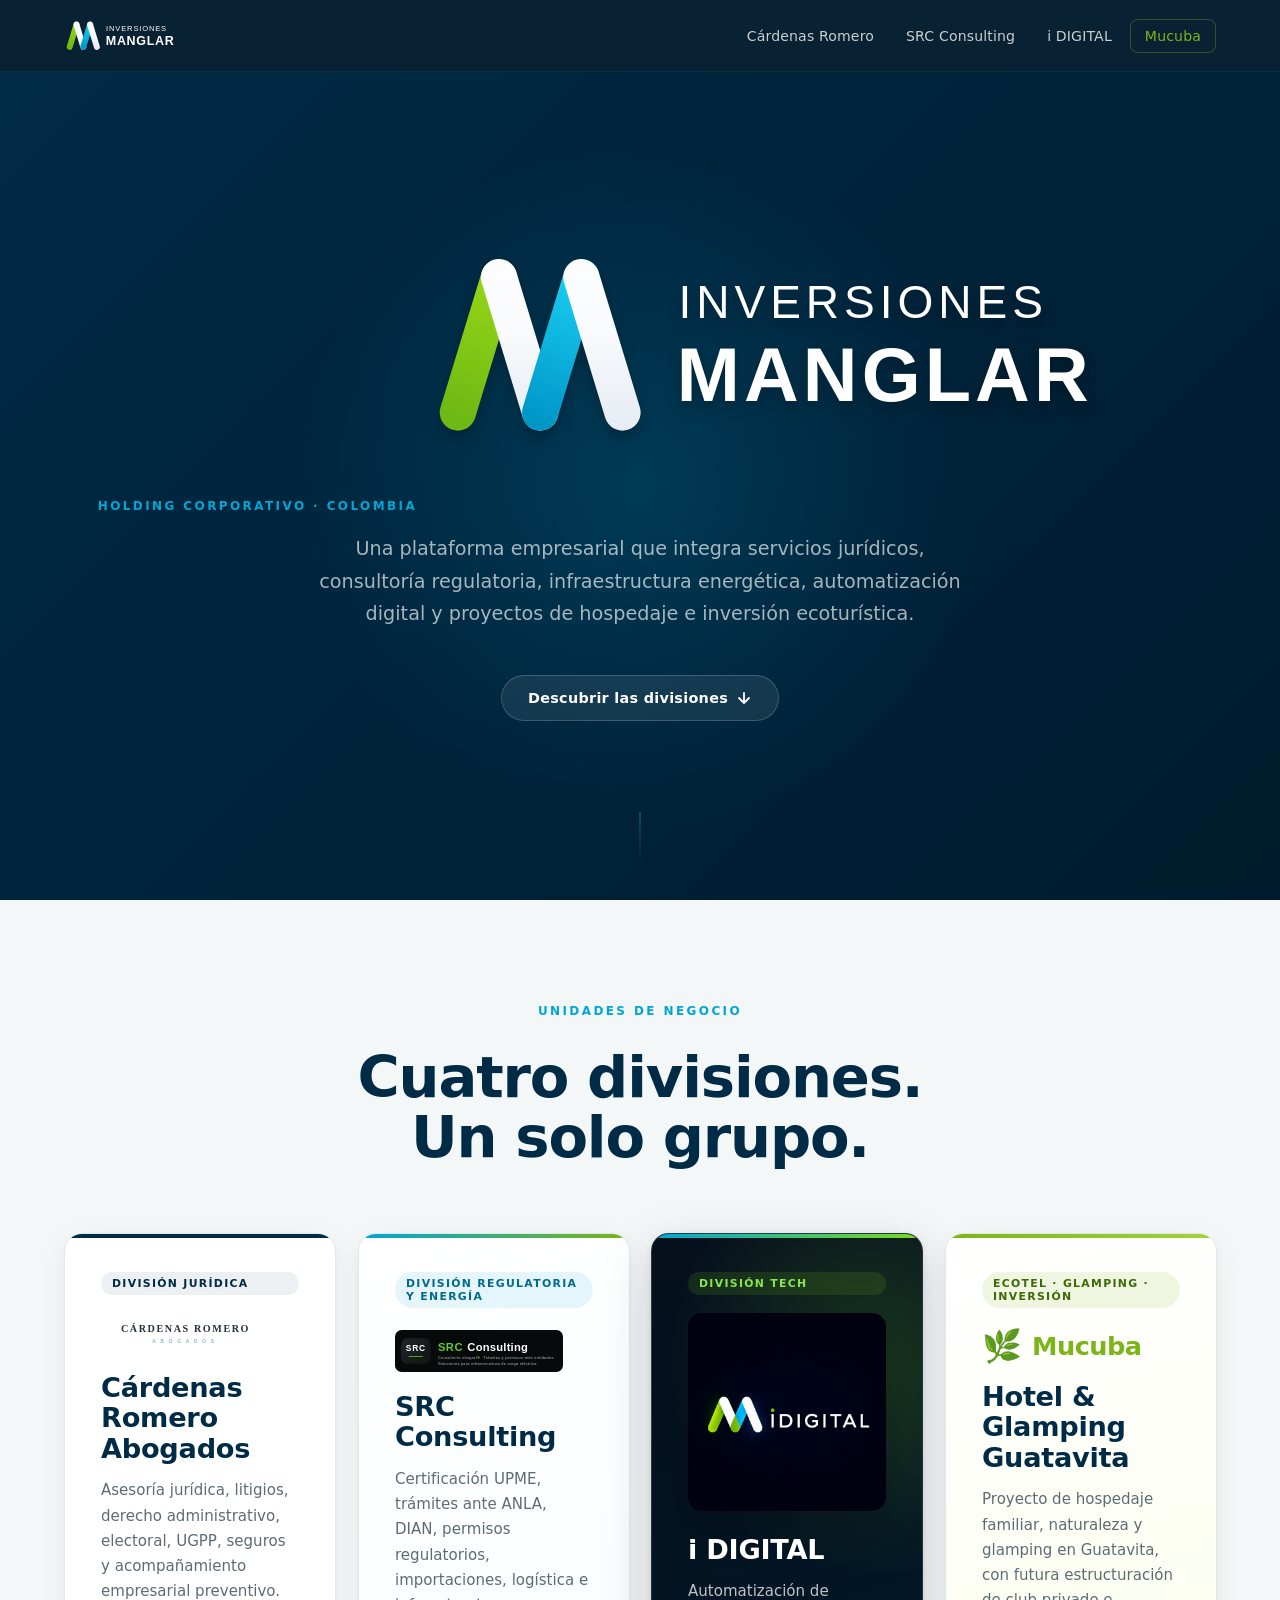
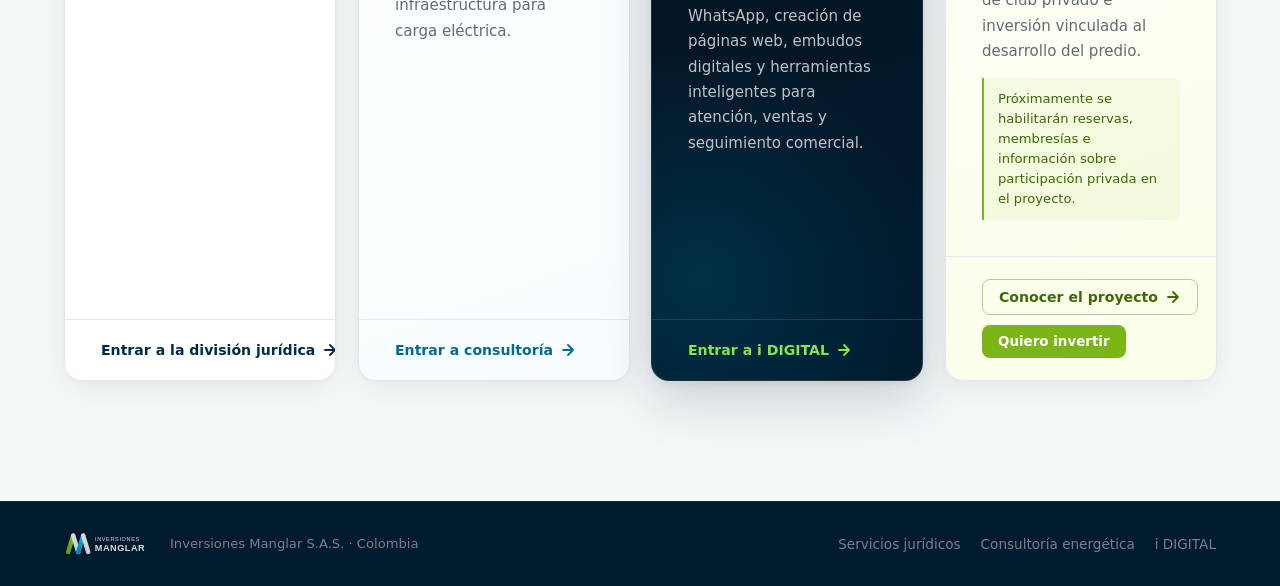
==== commit fb878535: "Agrega acceso a i DIGITAL en home" ====
--- a/index.html
+++ b/index.html
@@ -25,6 +25,7 @@
       <nav class="mg-nav" aria-label="Unidades de negocio">
         <a href="juridica.html">Cárdenas Romero</a>
         <a href="energia.html">SRC Consulting</a>
+        <a href="https://app.manglar.com">i DIGITAL</a>
         <a href="#mucuba" class="mg-nav-nature">Mucuba</a>
       </nav>
     </header>
@@ -44,7 +45,7 @@
           <div class="mg-hero-logo-wrap">
             <img class="mg-hero-logo" src="assets/manglar-logo.svg" alt="Inversiones Manglar" aria-hidden="true">
           </div>
-          <p class="mg-lead">Una plataforma empresarial que integra servicios jurídicos, consultoría regulatoria, infraestructura energética y proyectos de hospedaje e inversión ecoturística.</p>
+          <p class="mg-lead">Una plataforma empresarial que integra servicios jurídicos, consultoría regulatoria, infraestructura energética, automatización digital y proyectos de hospedaje e inversión ecoturística.</p>
           <a class="mg-hero-cta" href="#divisiones">
             Descubrir las divisiones
             <svg width="16" height="16" viewBox="0 0 16 16" fill="none" aria-hidden="true">
@@ -61,7 +62,7 @@
       <section class="mg-divisions" id="divisiones" aria-labelledby="mg-divisions-title">
         <div class="mg-divisions-header">
           <p class="mg-eyebrow mg-eyebrow--light">Unidades de negocio</p>
-          <h2 class="mg-divisions-title" id="mg-divisions-title">Tres divisiones.<br>Un solo grupo.</h2>
+          <h2 class="mg-divisions-title" id="mg-divisions-title">Cuatro divisiones.<br>Un solo grupo.</h2>
         </div>
 
         <div class="mg-cards-grid">
@@ -116,7 +117,32 @@
             </div>
           </article>
 
-          <!-- ── Tarjeta 3: Mucuba ── -->
+          <!-- ── Tarjeta 3: i DIGITAL ── -->
+          <article
+            class="mg-card mg-card--digital"
+            data-route="https://app.manglar.com"
+            data-color="#001B2E"
+            tabindex="0"
+            role="link"
+            aria-label="Ir a i DIGITAL">
+            <div class="mg-card-accent"></div>
+            <div class="mg-card-body">
+              <span class="mg-card-tag">División tech</span>
+              <img class="mg-card-logo mg-card-logo--digital" src="assets/idigital-logo.png" alt="i DIGITAL">
+              <h3 class="mg-card-title">i DIGITAL</h3>
+              <p class="mg-card-desc">Automatización de WhatsApp, creación de páginas web, embudos digitales y herramientas inteligentes para atención, ventas y seguimiento comercial.</p>
+            </div>
+            <div class="mg-card-footer">
+              <span class="mg-card-btn">
+                Entrar a i DIGITAL
+                <svg class="mg-card-arrow" width="16" height="16" viewBox="0 0 16 16" fill="none" aria-hidden="true">
+                  <path d="M3 8h10M8 3l5 5-5 5" stroke="currentColor" stroke-width="1.8" stroke-linecap="round" stroke-linejoin="round"/>
+                </svg>
+              </span>
+            </div>
+          </article>
+
+          <!-- ── Tarjeta 4: Mucuba ── -->
           <article
             class="mg-card mg-card--nature"
             id="mucuba"
@@ -163,6 +189,7 @@
       <nav class="mg-footer-links" aria-label="Divisiones">
         <a href="juridica.html">Servicios jurídicos</a>
         <a href="energia.html">Consultoría energética</a>
+        <a href="https://app.manglar.com">i DIGITAL</a>
       </nav>
     </footer>
 
--- a/styles.css
+++ b/styles.css
@@ -1774,10 +1774,17 @@
 .ev-simulator {
   position: relative;
   overflow: hidden;
+  padding-top: clamp(42px, 7vw, 92px);
   background:
     radial-gradient(circle at 88% 10%, rgba(101, 200, 50, 0.2), transparent 28%),
     radial-gradient(circle at 14% 88%, rgba(101, 200, 50, 0.1), transparent 30%),
     linear-gradient(180deg, #070a0b 0%, #101617 100%);
+}
+
+.ev-simulator--first {
+  min-height: calc(100vh - 83px);
+  display: grid;
+  align-content: start;
 }
 
 .wizard-shell {
@@ -3006,9 +3013,9 @@
 /* ── Cards Grid ── */
 .mg-cards-grid {
   display: grid;
-  grid-template-columns: repeat(3, minmax(0, 1fr));
+  grid-template-columns: repeat(4, minmax(0, 1fr));
   gap: 22px;
-  max-width: 1300px;
+  max-width: 1440px;
   margin: 0 auto;
 }
 
@@ -3061,6 +3068,7 @@
 
 .mg-card--legal   .mg-card-accent { background: var(--mg-navy); }
 .mg-card--energy  .mg-card-accent { background: linear-gradient(90deg, var(--mg-blue) 0%, var(--mg-green) 100%); }
+.mg-card--digital .mg-card-accent { background: linear-gradient(90deg, #00a6d6 0%, #7bdc18 100%); }
 .mg-card--nature  .mg-card-accent { background: linear-gradient(90deg, var(--mg-green) 0%, #a3d43a 100%); }
 
 /* Card body */
@@ -3086,6 +3094,7 @@
 
 .mg-card--legal  .mg-card-tag { color: var(--mg-navy);   background: rgba(0, 43, 70, 0.07); }
 .mg-card--energy .mg-card-tag { color: #006B8F;            background: rgba(0, 166, 214, 0.1); }
+.mg-card--digital .mg-card-tag { color: #87e64a;           background: rgba(124, 220, 24, 0.12); }
 .mg-card--nature .mg-card-tag { color: #3d6a05;            background: rgba(124, 181, 24, 0.12); }
 
 /* Card logo */
@@ -3102,6 +3111,15 @@
 .mg-card-logo--wide {
   max-width: 260px;
   height: 42px;
+}
+
+.mg-card-logo--digital {
+  width: min(100%, 250px);
+  height: auto;
+  max-width: 250px;
+  border-radius: 14px;
+  margin: -4px 0 24px;
+  box-shadow: 0 18px 42px rgba(0, 0, 0, 0.24);
 }
 
 /* Mucuba brand mark */
@@ -3181,6 +3199,7 @@
 
 .mg-card--legal  .mg-card-btn { color: var(--mg-navy); }
 .mg-card--energy .mg-card-btn { color: #006B8F; }
+.mg-card--digital .mg-card-btn { color: #87e64a; }
 .mg-card--nature .mg-card-btn { color: #3d6a05; }
 
 .mg-card-arrow {
@@ -3211,6 +3230,29 @@
 
 /* Card subtle tint */
 .mg-card--energy { background: linear-gradient(160deg, #ffffff 0%, #f7fdff 100%); }
+.mg-card--digital {
+  background:
+    radial-gradient(circle at 82% 18%, rgba(124, 220, 24, 0.18), transparent 32%),
+    radial-gradient(circle at 18% 86%, rgba(0, 166, 214, 0.16), transparent 34%),
+    linear-gradient(160deg, #06101c 0%, #001b2e 100%);
+  border-color: rgba(255, 255, 255, 0.12);
+  box-shadow:
+    0 2px 8px rgba(0, 27, 46, 0.08),
+    0 18px 52px rgba(0, 27, 46, 0.18);
+}
+
+.mg-card--digital .mg-card-title {
+  color: #ffffff;
+}
+
+.mg-card--digital .mg-card-desc {
+  color: rgba(255, 255, 255, 0.74);
+}
+
+.mg-card--digital .mg-card-footer {
+  border-top-color: rgba(255, 255, 255, 0.12);
+}
+
 .mg-card--nature { background: linear-gradient(160deg, #ffffff 0%, #faffe8 100%); }
 
 /* ── Footer ── */
@@ -3377,15 +3419,6 @@
   .mg-cards-grid {
     grid-template-columns: repeat(2, minmax(0, 1fr));
   }
-
-  .mg-card--nature {
-    grid-column: 1 / -1;
-    min-height: 420px;
-  }
-
-  .mg-card--nature .mg-card-body {
-    max-width: 640px;
-  }
 }
 
 @media (max-width: 640px) {
--- a/styles.css
+++ b/styles.css
@@ -1774,10 +1774,17 @@
 .ev-simulator {
   position: relative;
   overflow: hidden;
+  padding-top: clamp(42px, 7vw, 92px);
   background:
     radial-gradient(circle at 88% 10%, rgba(101, 200, 50, 0.2), transparent 28%),
     radial-gradient(circle at 14% 88%, rgba(101, 200, 50, 0.1), transparent 30%),
     linear-gradient(180deg, #070a0b 0%, #101617 100%);
+}
+
+.ev-simulator--first {
+  min-height: calc(100vh - 83px);
+  display: grid;
+  align-content: start;
 }
 
 .wizard-shell {
@@ -3006,9 +3013,9 @@
 /* ── Cards Grid ── */
 .mg-cards-grid {
   display: grid;
-  grid-template-columns: repeat(3, minmax(0, 1fr));
+  grid-template-columns: repeat(4, minmax(0, 1fr));
   gap: 22px;
-  max-width: 1300px;
+  max-width: 1440px;
   margin: 0 auto;
 }
 
@@ -3061,6 +3068,7 @@
 
 .mg-card--legal   .mg-card-accent { background: var(--mg-navy); }
 .mg-card--energy  .mg-card-accent { background: linear-gradient(90deg, var(--mg-blue) 0%, var(--mg-green) 100%); }
+.mg-card--digital .mg-card-accent { background: linear-gradient(90deg, #00a6d6 0%, #7bdc18 100%); }
 .mg-card--nature  .mg-card-accent { background: linear-gradient(90deg, var(--mg-green) 0%, #a3d43a 100%); }
 
 /* Card body */
@@ -3086,6 +3094,7 @@
 
 .mg-card--legal  .mg-card-tag { color: var(--mg-navy);   background: rgba(0, 43, 70, 0.07); }
 .mg-card--energy .mg-card-tag { color: #006B8F;            background: rgba(0, 166, 214, 0.1); }
+.mg-card--digital .mg-card-tag { color: #87e64a;           background: rgba(124, 220, 24, 0.12); }
 .mg-card--nature .mg-card-tag { color: #3d6a05;            background: rgba(124, 181, 24, 0.12); }
 
 /* Card logo */
@@ -3102,6 +3111,15 @@
 .mg-card-logo--wide {
   max-width: 260px;
   height: 42px;
+}
+
+.mg-card-logo--digital {
+  width: min(100%, 250px);
+  height: auto;
+  max-width: 250px;
+  border-radius: 14px;
+  margin: -4px 0 24px;
+  box-shadow: 0 18px 42px rgba(0, 0, 0, 0.24);
 }
 
 /* Mucuba brand mark */
@@ -3181,6 +3199,7 @@
 
 .mg-card--legal  .mg-card-btn { color: var(--mg-navy); }
 .mg-card--energy .mg-card-btn { color: #006B8F; }
+.mg-card--digital .mg-card-btn { color: #87e64a; }
 .mg-card--nature .mg-card-btn { color: #3d6a05; }
 
 .mg-card-arrow {
@@ -3211,6 +3230,29 @@
 
 /* Card subtle tint */
 .mg-card--energy { background: linear-gradient(160deg, #ffffff 0%, #f7fdff 100%); }
+.mg-card--digital {
+  background:
+    radial-gradient(circle at 82% 18%, rgba(124, 220, 24, 0.18), transparent 32%),
+    radial-gradient(circle at 18% 86%, rgba(0, 166, 214, 0.16), transparent 34%),
+    linear-gradient(160deg, #06101c 0%, #001b2e 100%);
+  border-color: rgba(255, 255, 255, 0.12);
+  box-shadow:
+    0 2px 8px rgba(0, 27, 46, 0.08),
+    0 18px 52px rgba(0, 27, 46, 0.18);
+}
+
+.mg-card--digital .mg-card-title {
+  color: #ffffff;
+}
+
+.mg-card--digital .mg-card-desc {
+  color: rgba(255, 255, 255, 0.74);
+}
+
+.mg-card--digital .mg-card-footer {
+  border-top-color: rgba(255, 255, 255, 0.12);
+}
+
 .mg-card--nature { background: linear-gradient(160deg, #ffffff 0%, #faffe8 100%); }
 
 /* ── Footer ── */
@@ -3377,15 +3419,6 @@
   .mg-cards-grid {
     grid-template-columns: repeat(2, minmax(0, 1fr));
   }
-
-  .mg-card--nature {
-    grid-column: 1 / -1;
-    min-height: 420px;
-  }
-
-  .mg-card--nature .mg-card-body {
-    max-width: 640px;
-  }
 }
 
 @media (max-width: 640px) {
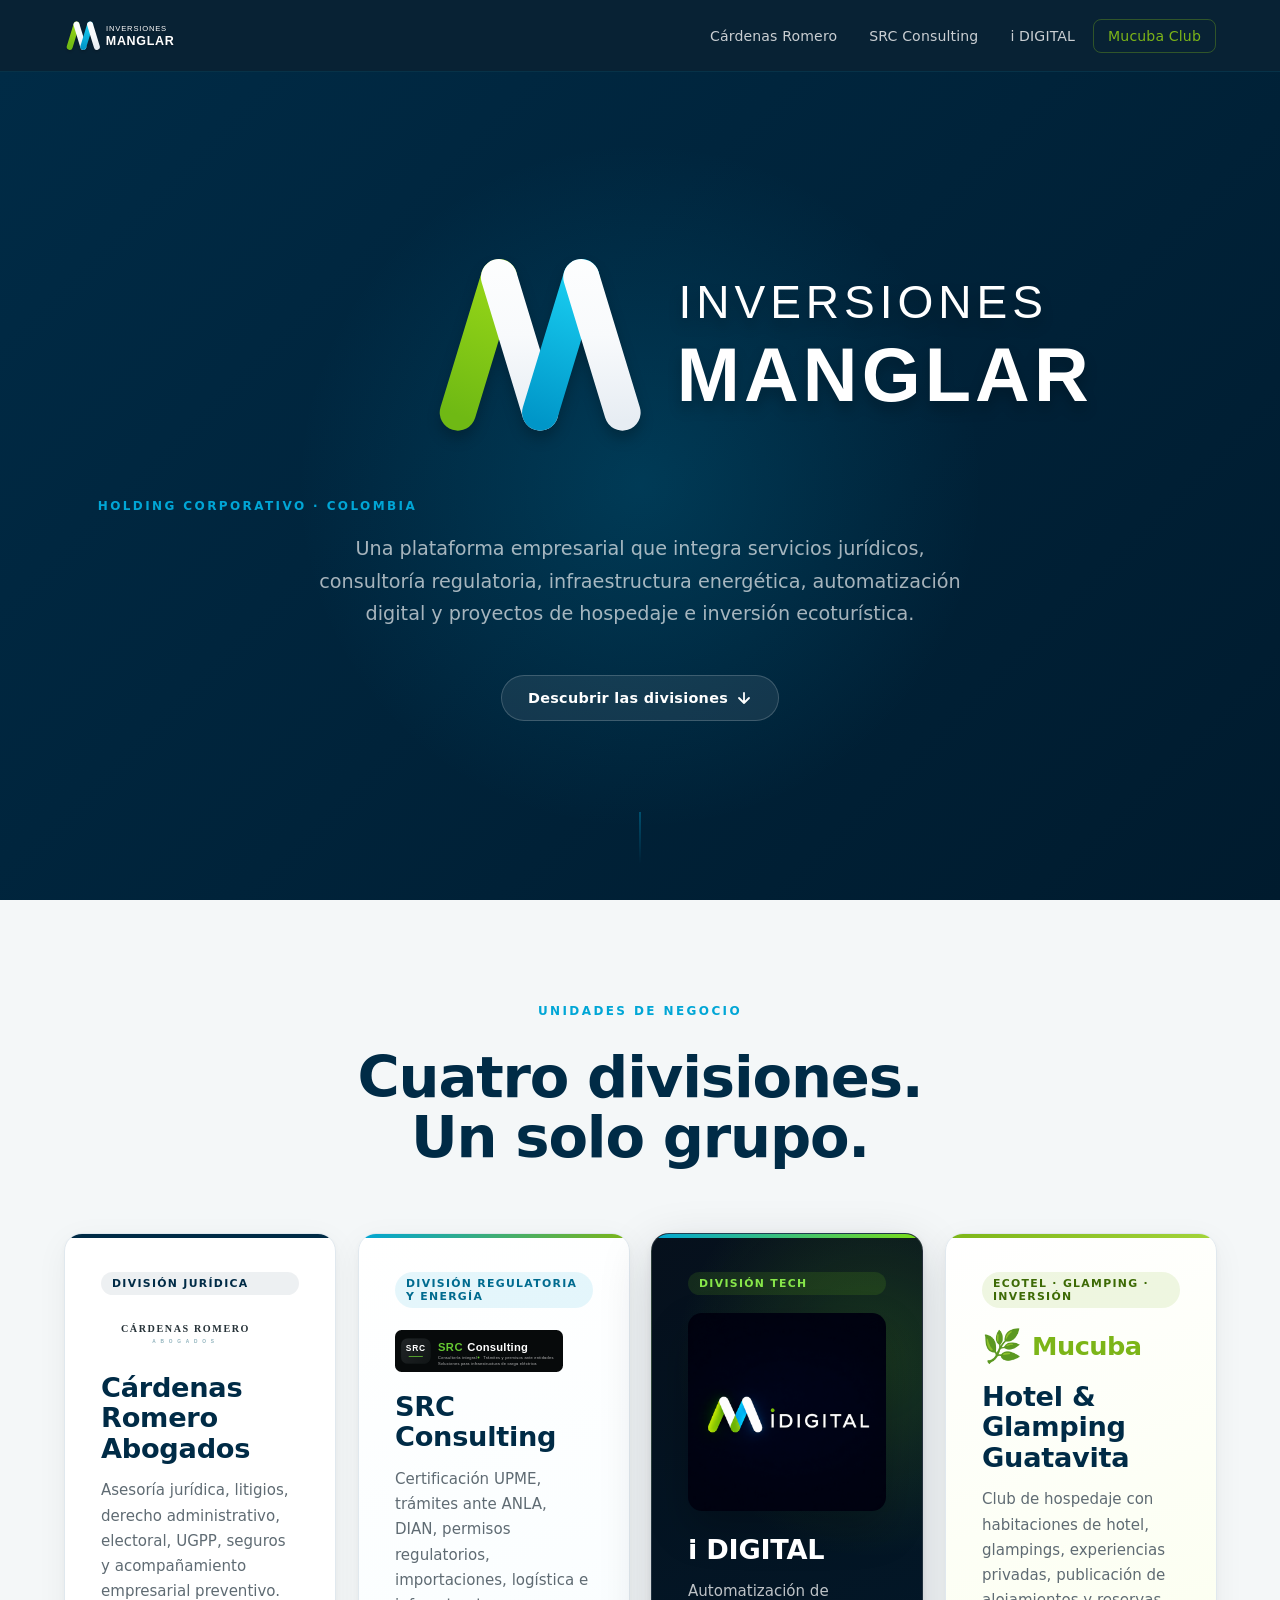
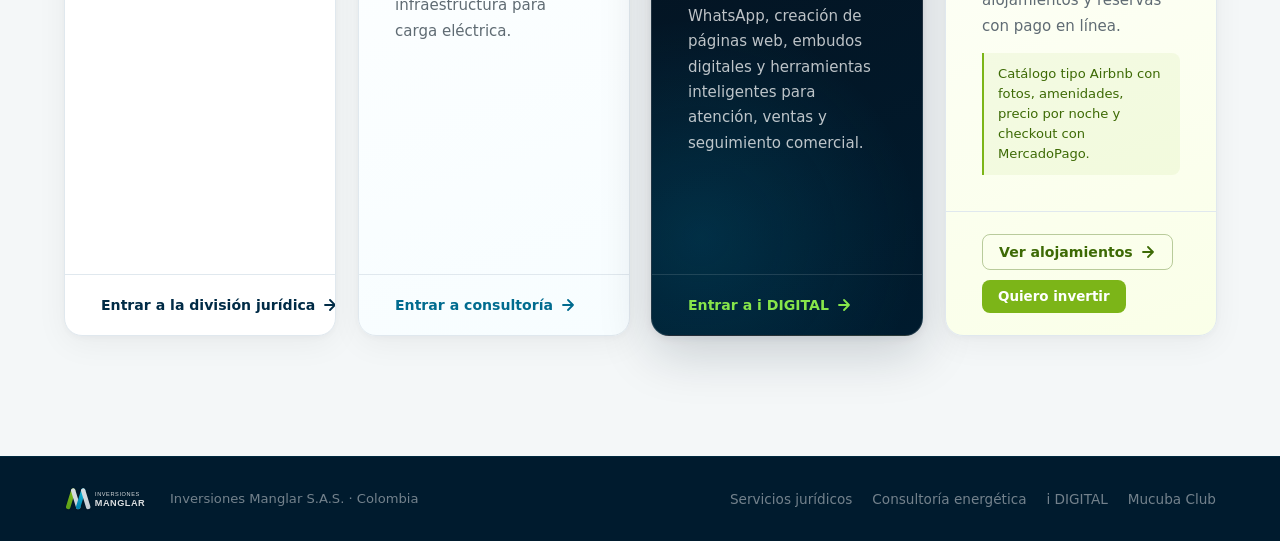
==== commit 74e055a5: "Crea pagina de Mucuba Club" ====
--- a/index.html
+++ b/index.html
@@ -25,8 +25,8 @@
       <nav class="mg-nav" aria-label="Unidades de negocio">
         <a href="juridica.html">Cárdenas Romero</a>
         <a href="energia.html">SRC Consulting</a>
-        <a href="https://app.manglar.com">i DIGITAL</a>
-        <a href="#mucuba" class="mg-nav-nature">Mucuba</a>
+        <a href="https://app.imanglar.com">i DIGITAL</a>
+        <a href="club.html" class="mg-nav-nature">Mucuba Club</a>
       </nav>
     </header>
 
@@ -120,7 +120,7 @@
           <!-- ── Tarjeta 3: i DIGITAL ── -->
           <article
             class="mg-card mg-card--digital"
-            data-route="https://app.manglar.com"
+            data-route="https://app.imanglar.com"
             data-color="#001B2E"
             tabindex="0"
             role="link"
@@ -146,11 +146,11 @@
           <article
             class="mg-card mg-card--nature"
             id="mucuba"
-            data-route=""
+            data-route="club.html"
             data-color="#4A7A0A"
             tabindex="0"
-            role="button"
-            aria-label="Conocer Mucuba Hotel & Glamping">
+            role="link"
+            aria-label="Ir a Mucuba Club">
             <div class="mg-card-accent"></div>
             <div class="mg-card-body">
               <span class="mg-card-tag">Ecotel · Glamping · Inversión</span>
@@ -159,12 +159,12 @@
                 <span class="mg-mucuba-name">Mucuba</span>
               </div>
               <h3 class="mg-card-title">Hotel & Glamping<br>Guatavita</h3>
-              <p class="mg-card-desc">Proyecto de hospedaje familiar, naturaleza y glamping en Guatavita, con futura estructuración de club privado e inversión vinculada al desarrollo del predio.</p>
-              <p class="mg-card-note">Próximamente se habilitarán reservas, membresías e información sobre participación privada en el proyecto.</p>
+              <p class="mg-card-desc">Club de hospedaje con habitaciones de hotel, glampings, experiencias privadas, publicación de alojamientos y reservas con pago en línea.</p>
+              <p class="mg-card-note">Catálogo tipo Airbnb con fotos, amenidades, precio por noche y checkout con MercadoPago.</p>
             </div>
             <div class="mg-card-footer mg-card-footer--dual">
-              <span class="mg-card-btn mg-card-btn--outline" data-mucuba-info>
-                Conocer el proyecto
+              <span class="mg-card-btn mg-card-btn--outline">
+                Ver alojamientos
                 <svg class="mg-card-arrow" width="16" height="16" viewBox="0 0 16 16" fill="none" aria-hidden="true">
                   <path d="M3 8h10M8 3l5 5-5 5" stroke="currentColor" stroke-width="1.8" stroke-linecap="round" stroke-linejoin="round"/>
                 </svg>
@@ -189,7 +189,8 @@
       <nav class="mg-footer-links" aria-label="Divisiones">
         <a href="juridica.html">Servicios jurídicos</a>
         <a href="energia.html">Consultoría energética</a>
-        <a href="https://app.manglar.com">i DIGITAL</a>
+        <a href="https://app.imanglar.com">i DIGITAL</a>
+        <a href="club.html">Mucuba Club</a>
       </nav>
     </footer>
 
@@ -216,5 +217,11 @@
     <div class="mg-overlay" id="mgOverlay" aria-hidden="true"></div>
 
     <script src="script.js"></script>
+    <script
+      src="https://automatizacion-meta.onrender.com/chat-widget.js"
+      data-company-id="inversiones-manglar"
+      data-api-base="https://app.imanglar.com"
+      defer
+    ></script>
   </body>
 </html>
--- a/styles.css
+++ b/styles.css
@@ -12,6 +12,595 @@
   --soft: #eef4f1;
   --shadow: 0 24px 60px rgba(19, 32, 29, 0.12);
   font-family: Inter, ui-sans-serif, system-ui, -apple-system, BlinkMacSystemFont, "Segoe UI", sans-serif;
+}
+
+/* ─────────────────────────────────────────────
+   Mucuba Club
+   ───────────────────────────────────────────── */
+.mucuba-club-page {
+  --club-ink: #102018;
+  --club-muted: #68756c;
+  --club-green: #6faa20;
+  --club-deep: #102918;
+  --club-line: rgba(32, 54, 42, 0.14);
+  margin: 0;
+  color: var(--club-ink);
+  background:
+    radial-gradient(circle at 18% 8%, rgba(124, 181, 24, 0.18), transparent 28%),
+    linear-gradient(180deg, #f8fbf4 0%, #ffffff 44%, #f5f9ef 100%);
+  font-family: Inter, "Helvetica Neue", Arial, sans-serif;
+}
+
+.club-header {
+  position: sticky;
+  top: 0;
+  z-index: 20;
+  display: flex;
+  align-items: center;
+  justify-content: space-between;
+  gap: 20px;
+  padding: 18px clamp(20px, 5vw, 72px);
+  background: rgba(248, 251, 244, 0.84);
+  backdrop-filter: blur(20px);
+  border-bottom: 1px solid var(--club-line);
+}
+
+.club-brand img {
+  width: 142px;
+  display: block;
+}
+
+.club-nav {
+  display: flex;
+  align-items: center;
+  gap: 10px;
+  flex-wrap: wrap;
+}
+
+.club-nav a {
+  color: var(--club-ink);
+  text-decoration: none;
+  font-size: 0.88rem;
+  font-weight: 800;
+  padding: 9px 13px;
+  border-radius: 999px;
+}
+
+.club-nav a:hover {
+  background: rgba(111, 170, 32, 0.12);
+}
+
+.club-hero {
+  display: grid;
+  grid-template-columns: minmax(0, 1.08fr) minmax(300px, 0.72fr);
+  gap: clamp(28px, 5vw, 72px);
+  align-items: center;
+  padding: clamp(70px, 9vw, 130px) clamp(20px, 5vw, 72px);
+}
+
+.club-eyebrow {
+  margin: 0 0 14px;
+  color: var(--club-green);
+  font-size: 0.78rem;
+  font-weight: 900;
+  letter-spacing: 0.14em;
+  text-transform: uppercase;
+}
+
+.club-hero h1,
+.club-section h2,
+.club-modal h2 {
+  margin: 0;
+  color: var(--club-ink);
+  font-weight: 900;
+  letter-spacing: -0.03em;
+}
+
+.club-hero h1 {
+  max-width: 900px;
+  font-size: clamp(3rem, 7vw, 6.8rem);
+  line-height: 0.92;
+}
+
+.club-hero-copy > p:not(.club-eyebrow) {
+  max-width: 720px;
+  margin: 26px 0 0;
+  color: var(--club-muted);
+  font-size: clamp(1.02rem, 1.6vw, 1.28rem);
+  line-height: 1.7;
+}
+
+.club-hero-actions {
+  display: flex;
+  flex-wrap: wrap;
+  gap: 12px;
+  margin-top: 34px;
+}
+
+.club-button {
+  appearance: none;
+  border: 0;
+  display: inline-flex;
+  justify-content: center;
+  align-items: center;
+  min-height: 46px;
+  padding: 0 18px;
+  border-radius: 999px;
+  font-weight: 900;
+  text-decoration: none;
+  cursor: pointer;
+  transition: transform 0.22s ease, box-shadow 0.22s ease, background 0.22s ease;
+}
+
+.club-button:hover {
+  transform: translateY(-2px);
+}
+
+.club-button-primary {
+  background: var(--club-green);
+  color: #07100b;
+  box-shadow: 0 18px 38px rgba(111, 170, 32, 0.24);
+}
+
+.club-button-secondary {
+  background: #ffffff;
+  color: var(--club-ink);
+  border: 1px solid var(--club-line);
+}
+
+.club-hero-panel {
+  min-height: 360px;
+  padding: clamp(28px, 4vw, 44px);
+  border-radius: 30px;
+  color: #ffffff;
+  background:
+    radial-gradient(circle at 74% 22%, rgba(124, 181, 24, 0.35), transparent 36%),
+    linear-gradient(145deg, #102918 0%, #193b24 48%, #0b170f 100%);
+  box-shadow: 0 28px 80px rgba(16, 41, 24, 0.22);
+}
+
+.club-hero-panel span,
+.club-hero-panel small {
+  color: rgba(255, 255, 255, 0.66);
+}
+
+.club-hero-panel strong {
+  display: block;
+  margin-top: 18px;
+  font-size: clamp(2.4rem, 5vw, 4.4rem);
+  line-height: 0.95;
+}
+
+.club-hero-panel p {
+  max-width: 360px;
+  color: rgba(255, 255, 255, 0.72);
+  line-height: 1.7;
+}
+
+.club-mini-stats {
+  display: grid;
+  grid-template-columns: repeat(3, minmax(0, 1fr));
+  gap: 10px;
+  margin-top: 34px;
+}
+
+.club-mini-stats div {
+  padding: 14px;
+  border-radius: 18px;
+  background: rgba(255, 255, 255, 0.1);
+  border: 1px solid rgba(255, 255, 255, 0.12);
+}
+
+.club-mini-stats b,
+.club-mini-stats small {
+  display: block;
+}
+
+.club-section {
+  padding: clamp(56px, 7vw, 96px) clamp(20px, 5vw, 72px);
+}
+
+.club-section-head {
+  max-width: 820px;
+  margin-bottom: 30px;
+}
+
+.club-section h2 {
+  font-size: clamp(2rem, 4.5vw, 4.2rem);
+}
+
+.club-section-head p:not(.club-eyebrow) {
+  color: var(--club-muted);
+  line-height: 1.7;
+  font-size: 1.04rem;
+}
+
+.club-filter-bar {
+  display: flex;
+  gap: 10px;
+  flex-wrap: wrap;
+  margin-bottom: 24px;
+}
+
+.club-filter {
+  border: 1px solid var(--club-line);
+  border-radius: 999px;
+  background: #ffffff;
+  color: var(--club-muted);
+  padding: 10px 15px;
+  font-weight: 900;
+  cursor: pointer;
+}
+
+.club-filter.active {
+  color: #ffffff;
+  background: var(--club-deep);
+}
+
+.club-grid {
+  display: grid;
+  grid-template-columns: repeat(3, minmax(0, 1fr));
+  gap: 22px;
+}
+
+.club-card {
+  background: rgba(255, 255, 255, 0.86);
+  border: 1px solid var(--club-line);
+  border-radius: 24px;
+  overflow: hidden;
+  cursor: pointer;
+  box-shadow: 0 14px 44px rgba(16, 41, 24, 0.08);
+  transition: transform 0.24s ease, box-shadow 0.24s ease;
+}
+
+.club-card:hover {
+  transform: translateY(-6px);
+  box-shadow: 0 24px 70px rgba(16, 41, 24, 0.14);
+}
+
+.club-card-photo {
+  min-height: 240px;
+  background-size: cover !important;
+  background-position: center !important;
+  position: relative;
+}
+
+.club-card-photo span {
+  position: absolute;
+  left: 16px;
+  top: 16px;
+  padding: 7px 11px;
+  border-radius: 999px;
+  color: #102018;
+  background: rgba(255, 255, 255, 0.86);
+  font-weight: 900;
+  font-size: 0.76rem;
+}
+
+.club-card-body {
+  padding: 20px;
+}
+
+.club-card-title-row {
+  display: flex;
+  justify-content: space-between;
+  align-items: flex-start;
+  gap: 14px;
+}
+
+.club-card h3 {
+  margin: 0;
+  font-size: 1.22rem;
+  line-height: 1.2;
+}
+
+.club-card strong {
+  white-space: nowrap;
+  font-size: 1rem;
+}
+
+.club-card strong small {
+  color: var(--club-muted);
+  font-weight: 700;
+}
+
+.club-card p {
+  color: var(--club-muted);
+  line-height: 1.55;
+}
+
+.club-card-meta {
+  display: flex;
+  gap: 8px;
+  flex-wrap: wrap;
+  margin: 16px 0;
+}
+
+.club-card-meta span {
+  padding: 7px 10px;
+  border-radius: 999px;
+  background: rgba(111, 170, 32, 0.1);
+  color: #345415;
+  font-weight: 800;
+  font-size: 0.78rem;
+}
+
+.club-amenities {
+  display: flex;
+  flex-wrap: wrap;
+  gap: 8px;
+}
+
+.club-amenities span {
+  padding: 7px 10px;
+  border-radius: 10px;
+  color: var(--club-muted);
+  background: #f4f7ef;
+  border: 1px solid var(--club-line);
+  font-size: 0.78rem;
+  font-weight: 800;
+}
+
+.club-publisher {
+  background: #ffffff;
+  border-top: 1px solid var(--club-line);
+}
+
+.club-form {
+  display: grid;
+  grid-template-columns: repeat(3, minmax(0, 1fr));
+  gap: 16px;
+  max-width: 1120px;
+}
+
+.club-field {
+  display: grid;
+  gap: 8px;
+}
+
+.club-field label {
+  font-weight: 900;
+}
+
+.club-field input,
+.club-field select,
+.club-field textarea {
+  width: 100%;
+  box-sizing: border-box;
+  border: 1px solid var(--club-line);
+  border-radius: 15px;
+  padding: 13px 14px;
+  color: var(--club-ink);
+  background: #fbfdf8;
+  font: inherit;
+}
+
+.club-field input:focus,
+.club-field select:focus,
+.club-field textarea:focus {
+  outline: 2px solid rgba(111, 170, 32, 0.28);
+  border-color: rgba(111, 170, 32, 0.48);
+}
+
+.club-upload {
+  display: grid;
+  gap: 10px;
+  padding: 18px;
+  border: 1.5px dashed rgba(111, 170, 32, 0.34);
+  border-radius: 18px;
+  background: rgba(111, 170, 32, 0.06);
+}
+
+.full-field {
+  grid-column: 1 / -1;
+}
+
+.club-form-actions {
+  display: flex;
+  gap: 12px;
+  flex-wrap: wrap;
+}
+
+.club-modal {
+  width: min(1100px, calc(100vw - 32px));
+  max-height: min(860px, calc(100vh - 32px));
+  border: 0;
+  border-radius: 28px;
+  padding: 0;
+  color: var(--club-ink);
+  background: #ffffff;
+  box-shadow: 0 36px 120px rgba(16, 41, 24, 0.28);
+}
+
+.club-modal::backdrop {
+  background: rgba(8, 16, 12, 0.62);
+  backdrop-filter: blur(8px);
+}
+
+.club-modal-close {
+  position: absolute;
+  right: 16px;
+  top: 16px;
+  z-index: 2;
+  width: 42px;
+  height: 42px;
+  border: 0;
+  border-radius: 999px;
+  background: rgba(255, 255, 255, 0.9);
+  color: var(--club-ink);
+  font-size: 1.5rem;
+  cursor: pointer;
+}
+
+.club-gallery {
+  display: grid;
+  grid-template-columns: 1.4fr 0.8fr 0.8fr;
+  min-height: 330px;
+}
+
+.club-gallery-tile {
+  background-size: cover !important;
+  background-position: center !important;
+}
+
+.club-booking-layout {
+  display: grid;
+  grid-template-columns: minmax(0, 1fr) minmax(300px, 0.45fr);
+  gap: 28px;
+  padding: clamp(22px, 4vw, 38px);
+}
+
+.club-booking-layout h2 {
+  font-size: clamp(2rem, 4vw, 3.4rem);
+}
+
+.club-booking-layout p {
+  color: var(--club-muted);
+  line-height: 1.7;
+}
+
+.club-card-meta-large span,
+.club-amenities-large span {
+  font-size: 0.9rem;
+}
+
+.club-booking-card {
+  align-self: start;
+  display: grid;
+  gap: 12px;
+  padding: 20px;
+  border-radius: 22px;
+  border: 1px solid var(--club-line);
+  box-shadow: 0 18px 50px rgba(16, 41, 24, 0.1);
+}
+
+.club-booking-card > strong {
+  font-size: 1.5rem;
+}
+
+.club-booking-card label {
+  display: grid;
+  gap: 7px;
+  font-weight: 900;
+}
+
+.club-booking-card input {
+  border: 1px solid var(--club-line);
+  border-radius: 12px;
+  padding: 11px;
+  font: inherit;
+}
+
+.club-total {
+  display: flex;
+  justify-content: space-between;
+  align-items: center;
+  margin-top: 4px;
+  padding-top: 14px;
+  border-top: 1px solid var(--club-line);
+}
+
+.club-total b {
+  font-size: 1.25rem;
+}
+
+.club-booking-note {
+  margin: 0;
+  color: var(--club-muted);
+  font-size: 0.82rem;
+  line-height: 1.5;
+}
+
+.club-footer {
+  display: flex;
+  justify-content: space-between;
+  gap: 18px;
+  flex-wrap: wrap;
+  padding: 28px clamp(20px, 5vw, 72px);
+  color: var(--club-muted);
+  border-top: 1px solid var(--club-line);
+}
+
+.club-footer a {
+  color: var(--club-ink);
+  font-weight: 900;
+  text-decoration: none;
+}
+
+.club-payment-banner {
+  position: fixed;
+  top: 0;
+  left: 0;
+  right: 0;
+  z-index: 200;
+  padding: 15px 22px;
+  text-align: center;
+  font-weight: 900;
+}
+
+.club-payment-banner.success {
+  background: var(--club-green);
+  color: #07100b;
+}
+
+.club-payment-banner.pending {
+  background: #b5893e;
+  color: #ffffff;
+}
+
+.club-payment-banner.failure {
+  background: #c0392b;
+  color: #ffffff;
+}
+
+@media (max-width: 1024px) {
+  .club-hero,
+  .club-booking-layout {
+    grid-template-columns: 1fr;
+  }
+
+  .club-grid {
+    grid-template-columns: repeat(2, minmax(0, 1fr));
+  }
+
+  .club-form {
+    grid-template-columns: repeat(2, minmax(0, 1fr));
+  }
+}
+
+@media (max-width: 640px) {
+  .club-header {
+    align-items: flex-start;
+    flex-direction: column;
+  }
+
+  .club-hero {
+    padding-top: 48px;
+  }
+
+  .club-grid,
+  .club-form,
+  .club-gallery {
+    grid-template-columns: 1fr;
+  }
+
+  .club-gallery {
+    min-height: auto;
+  }
+
+  .club-gallery-tile {
+    min-height: 220px;
+  }
+
+  .club-mini-stats {
+    grid-template-columns: 1fr;
+  }
+
+  .club-card-title-row,
+  .club-total {
+    align-items: flex-start;
+    flex-direction: column;
+  }
 }
 
 * {
--- a/styles.css
+++ b/styles.css
@@ -12,6 +12,595 @@
   --soft: #eef4f1;
   --shadow: 0 24px 60px rgba(19, 32, 29, 0.12);
   font-family: Inter, ui-sans-serif, system-ui, -apple-system, BlinkMacSystemFont, "Segoe UI", sans-serif;
+}
+
+/* ─────────────────────────────────────────────
+   Mucuba Club
+   ───────────────────────────────────────────── */
+.mucuba-club-page {
+  --club-ink: #102018;
+  --club-muted: #68756c;
+  --club-green: #6faa20;
+  --club-deep: #102918;
+  --club-line: rgba(32, 54, 42, 0.14);
+  margin: 0;
+  color: var(--club-ink);
+  background:
+    radial-gradient(circle at 18% 8%, rgba(124, 181, 24, 0.18), transparent 28%),
+    linear-gradient(180deg, #f8fbf4 0%, #ffffff 44%, #f5f9ef 100%);
+  font-family: Inter, "Helvetica Neue", Arial, sans-serif;
+}
+
+.club-header {
+  position: sticky;
+  top: 0;
+  z-index: 20;
+  display: flex;
+  align-items: center;
+  justify-content: space-between;
+  gap: 20px;
+  padding: 18px clamp(20px, 5vw, 72px);
+  background: rgba(248, 251, 244, 0.84);
+  backdrop-filter: blur(20px);
+  border-bottom: 1px solid var(--club-line);
+}
+
+.club-brand img {
+  width: 142px;
+  display: block;
+}
+
+.club-nav {
+  display: flex;
+  align-items: center;
+  gap: 10px;
+  flex-wrap: wrap;
+}
+
+.club-nav a {
+  color: var(--club-ink);
+  text-decoration: none;
+  font-size: 0.88rem;
+  font-weight: 800;
+  padding: 9px 13px;
+  border-radius: 999px;
+}
+
+.club-nav a:hover {
+  background: rgba(111, 170, 32, 0.12);
+}
+
+.club-hero {
+  display: grid;
+  grid-template-columns: minmax(0, 1.08fr) minmax(300px, 0.72fr);
+  gap: clamp(28px, 5vw, 72px);
+  align-items: center;
+  padding: clamp(70px, 9vw, 130px) clamp(20px, 5vw, 72px);
+}
+
+.club-eyebrow {
+  margin: 0 0 14px;
+  color: var(--club-green);
+  font-size: 0.78rem;
+  font-weight: 900;
+  letter-spacing: 0.14em;
+  text-transform: uppercase;
+}
+
+.club-hero h1,
+.club-section h2,
+.club-modal h2 {
+  margin: 0;
+  color: var(--club-ink);
+  font-weight: 900;
+  letter-spacing: -0.03em;
+}
+
+.club-hero h1 {
+  max-width: 900px;
+  font-size: clamp(3rem, 7vw, 6.8rem);
+  line-height: 0.92;
+}
+
+.club-hero-copy > p:not(.club-eyebrow) {
+  max-width: 720px;
+  margin: 26px 0 0;
+  color: var(--club-muted);
+  font-size: clamp(1.02rem, 1.6vw, 1.28rem);
+  line-height: 1.7;
+}
+
+.club-hero-actions {
+  display: flex;
+  flex-wrap: wrap;
+  gap: 12px;
+  margin-top: 34px;
+}
+
+.club-button {
+  appearance: none;
+  border: 0;
+  display: inline-flex;
+  justify-content: center;
+  align-items: center;
+  min-height: 46px;
+  padding: 0 18px;
+  border-radius: 999px;
+  font-weight: 900;
+  text-decoration: none;
+  cursor: pointer;
+  transition: transform 0.22s ease, box-shadow 0.22s ease, background 0.22s ease;
+}
+
+.club-button:hover {
+  transform: translateY(-2px);
+}
+
+.club-button-primary {
+  background: var(--club-green);
+  color: #07100b;
+  box-shadow: 0 18px 38px rgba(111, 170, 32, 0.24);
+}
+
+.club-button-secondary {
+  background: #ffffff;
+  color: var(--club-ink);
+  border: 1px solid var(--club-line);
+}
+
+.club-hero-panel {
+  min-height: 360px;
+  padding: clamp(28px, 4vw, 44px);
+  border-radius: 30px;
+  color: #ffffff;
+  background:
+    radial-gradient(circle at 74% 22%, rgba(124, 181, 24, 0.35), transparent 36%),
+    linear-gradient(145deg, #102918 0%, #193b24 48%, #0b170f 100%);
+  box-shadow: 0 28px 80px rgba(16, 41, 24, 0.22);
+}
+
+.club-hero-panel span,
+.club-hero-panel small {
+  color: rgba(255, 255, 255, 0.66);
+}
+
+.club-hero-panel strong {
+  display: block;
+  margin-top: 18px;
+  font-size: clamp(2.4rem, 5vw, 4.4rem);
+  line-height: 0.95;
+}
+
+.club-hero-panel p {
+  max-width: 360px;
+  color: rgba(255, 255, 255, 0.72);
+  line-height: 1.7;
+}
+
+.club-mini-stats {
+  display: grid;
+  grid-template-columns: repeat(3, minmax(0, 1fr));
+  gap: 10px;
+  margin-top: 34px;
+}
+
+.club-mini-stats div {
+  padding: 14px;
+  border-radius: 18px;
+  background: rgba(255, 255, 255, 0.1);
+  border: 1px solid rgba(255, 255, 255, 0.12);
+}
+
+.club-mini-stats b,
+.club-mini-stats small {
+  display: block;
+}
+
+.club-section {
+  padding: clamp(56px, 7vw, 96px) clamp(20px, 5vw, 72px);
+}
+
+.club-section-head {
+  max-width: 820px;
+  margin-bottom: 30px;
+}
+
+.club-section h2 {
+  font-size: clamp(2rem, 4.5vw, 4.2rem);
+}
+
+.club-section-head p:not(.club-eyebrow) {
+  color: var(--club-muted);
+  line-height: 1.7;
+  font-size: 1.04rem;
+}
+
+.club-filter-bar {
+  display: flex;
+  gap: 10px;
+  flex-wrap: wrap;
+  margin-bottom: 24px;
+}
+
+.club-filter {
+  border: 1px solid var(--club-line);
+  border-radius: 999px;
+  background: #ffffff;
+  color: var(--club-muted);
+  padding: 10px 15px;
+  font-weight: 900;
+  cursor: pointer;
+}
+
+.club-filter.active {
+  color: #ffffff;
+  background: var(--club-deep);
+}
+
+.club-grid {
+  display: grid;
+  grid-template-columns: repeat(3, minmax(0, 1fr));
+  gap: 22px;
+}
+
+.club-card {
+  background: rgba(255, 255, 255, 0.86);
+  border: 1px solid var(--club-line);
+  border-radius: 24px;
+  overflow: hidden;
+  cursor: pointer;
+  box-shadow: 0 14px 44px rgba(16, 41, 24, 0.08);
+  transition: transform 0.24s ease, box-shadow 0.24s ease;
+}
+
+.club-card:hover {
+  transform: translateY(-6px);
+  box-shadow: 0 24px 70px rgba(16, 41, 24, 0.14);
+}
+
+.club-card-photo {
+  min-height: 240px;
+  background-size: cover !important;
+  background-position: center !important;
+  position: relative;
+}
+
+.club-card-photo span {
+  position: absolute;
+  left: 16px;
+  top: 16px;
+  padding: 7px 11px;
+  border-radius: 999px;
+  color: #102018;
+  background: rgba(255, 255, 255, 0.86);
+  font-weight: 900;
+  font-size: 0.76rem;
+}
+
+.club-card-body {
+  padding: 20px;
+}
+
+.club-card-title-row {
+  display: flex;
+  justify-content: space-between;
+  align-items: flex-start;
+  gap: 14px;
+}
+
+.club-card h3 {
+  margin: 0;
+  font-size: 1.22rem;
+  line-height: 1.2;
+}
+
+.club-card strong {
+  white-space: nowrap;
+  font-size: 1rem;
+}
+
+.club-card strong small {
+  color: var(--club-muted);
+  font-weight: 700;
+}
+
+.club-card p {
+  color: var(--club-muted);
+  line-height: 1.55;
+}
+
+.club-card-meta {
+  display: flex;
+  gap: 8px;
+  flex-wrap: wrap;
+  margin: 16px 0;
+}
+
+.club-card-meta span {
+  padding: 7px 10px;
+  border-radius: 999px;
+  background: rgba(111, 170, 32, 0.1);
+  color: #345415;
+  font-weight: 800;
+  font-size: 0.78rem;
+}
+
+.club-amenities {
+  display: flex;
+  flex-wrap: wrap;
+  gap: 8px;
+}
+
+.club-amenities span {
+  padding: 7px 10px;
+  border-radius: 10px;
+  color: var(--club-muted);
+  background: #f4f7ef;
+  border: 1px solid var(--club-line);
+  font-size: 0.78rem;
+  font-weight: 800;
+}
+
+.club-publisher {
+  background: #ffffff;
+  border-top: 1px solid var(--club-line);
+}
+
+.club-form {
+  display: grid;
+  grid-template-columns: repeat(3, minmax(0, 1fr));
+  gap: 16px;
+  max-width: 1120px;
+}
+
+.club-field {
+  display: grid;
+  gap: 8px;
+}
+
+.club-field label {
+  font-weight: 900;
+}
+
+.club-field input,
+.club-field select,
+.club-field textarea {
+  width: 100%;
+  box-sizing: border-box;
+  border: 1px solid var(--club-line);
+  border-radius: 15px;
+  padding: 13px 14px;
+  color: var(--club-ink);
+  background: #fbfdf8;
+  font: inherit;
+}
+
+.club-field input:focus,
+.club-field select:focus,
+.club-field textarea:focus {
+  outline: 2px solid rgba(111, 170, 32, 0.28);
+  border-color: rgba(111, 170, 32, 0.48);
+}
+
+.club-upload {
+  display: grid;
+  gap: 10px;
+  padding: 18px;
+  border: 1.5px dashed rgba(111, 170, 32, 0.34);
+  border-radius: 18px;
+  background: rgba(111, 170, 32, 0.06);
+}
+
+.full-field {
+  grid-column: 1 / -1;
+}
+
+.club-form-actions {
+  display: flex;
+  gap: 12px;
+  flex-wrap: wrap;
+}
+
+.club-modal {
+  width: min(1100px, calc(100vw - 32px));
+  max-height: min(860px, calc(100vh - 32px));
+  border: 0;
+  border-radius: 28px;
+  padding: 0;
+  color: var(--club-ink);
+  background: #ffffff;
+  box-shadow: 0 36px 120px rgba(16, 41, 24, 0.28);
+}
+
+.club-modal::backdrop {
+  background: rgba(8, 16, 12, 0.62);
+  backdrop-filter: blur(8px);
+}
+
+.club-modal-close {
+  position: absolute;
+  right: 16px;
+  top: 16px;
+  z-index: 2;
+  width: 42px;
+  height: 42px;
+  border: 0;
+  border-radius: 999px;
+  background: rgba(255, 255, 255, 0.9);
+  color: var(--club-ink);
+  font-size: 1.5rem;
+  cursor: pointer;
+}
+
+.club-gallery {
+  display: grid;
+  grid-template-columns: 1.4fr 0.8fr 0.8fr;
+  min-height: 330px;
+}
+
+.club-gallery-tile {
+  background-size: cover !important;
+  background-position: center !important;
+}
+
+.club-booking-layout {
+  display: grid;
+  grid-template-columns: minmax(0, 1fr) minmax(300px, 0.45fr);
+  gap: 28px;
+  padding: clamp(22px, 4vw, 38px);
+}
+
+.club-booking-layout h2 {
+  font-size: clamp(2rem, 4vw, 3.4rem);
+}
+
+.club-booking-layout p {
+  color: var(--club-muted);
+  line-height: 1.7;
+}
+
+.club-card-meta-large span,
+.club-amenities-large span {
+  font-size: 0.9rem;
+}
+
+.club-booking-card {
+  align-self: start;
+  display: grid;
+  gap: 12px;
+  padding: 20px;
+  border-radius: 22px;
+  border: 1px solid var(--club-line);
+  box-shadow: 0 18px 50px rgba(16, 41, 24, 0.1);
+}
+
+.club-booking-card > strong {
+  font-size: 1.5rem;
+}
+
+.club-booking-card label {
+  display: grid;
+  gap: 7px;
+  font-weight: 900;
+}
+
+.club-booking-card input {
+  border: 1px solid var(--club-line);
+  border-radius: 12px;
+  padding: 11px;
+  font: inherit;
+}
+
+.club-total {
+  display: flex;
+  justify-content: space-between;
+  align-items: center;
+  margin-top: 4px;
+  padding-top: 14px;
+  border-top: 1px solid var(--club-line);
+}
+
+.club-total b {
+  font-size: 1.25rem;
+}
+
+.club-booking-note {
+  margin: 0;
+  color: var(--club-muted);
+  font-size: 0.82rem;
+  line-height: 1.5;
+}
+
+.club-footer {
+  display: flex;
+  justify-content: space-between;
+  gap: 18px;
+  flex-wrap: wrap;
+  padding: 28px clamp(20px, 5vw, 72px);
+  color: var(--club-muted);
+  border-top: 1px solid var(--club-line);
+}
+
+.club-footer a {
+  color: var(--club-ink);
+  font-weight: 900;
+  text-decoration: none;
+}
+
+.club-payment-banner {
+  position: fixed;
+  top: 0;
+  left: 0;
+  right: 0;
+  z-index: 200;
+  padding: 15px 22px;
+  text-align: center;
+  font-weight: 900;
+}
+
+.club-payment-banner.success {
+  background: var(--club-green);
+  color: #07100b;
+}
+
+.club-payment-banner.pending {
+  background: #b5893e;
+  color: #ffffff;
+}
+
+.club-payment-banner.failure {
+  background: #c0392b;
+  color: #ffffff;
+}
+
+@media (max-width: 1024px) {
+  .club-hero,
+  .club-booking-layout {
+    grid-template-columns: 1fr;
+  }
+
+  .club-grid {
+    grid-template-columns: repeat(2, minmax(0, 1fr));
+  }
+
+  .club-form {
+    grid-template-columns: repeat(2, minmax(0, 1fr));
+  }
+}
+
+@media (max-width: 640px) {
+  .club-header {
+    align-items: flex-start;
+    flex-direction: column;
+  }
+
+  .club-hero {
+    padding-top: 48px;
+  }
+
+  .club-grid,
+  .club-form,
+  .club-gallery {
+    grid-template-columns: 1fr;
+  }
+
+  .club-gallery {
+    min-height: auto;
+  }
+
+  .club-gallery-tile {
+    min-height: 220px;
+  }
+
+  .club-mini-stats {
+    grid-template-columns: 1fr;
+  }
+
+  .club-card-title-row,
+  .club-total {
+    align-items: flex-start;
+    flex-direction: column;
+  }
 }
 
 * {
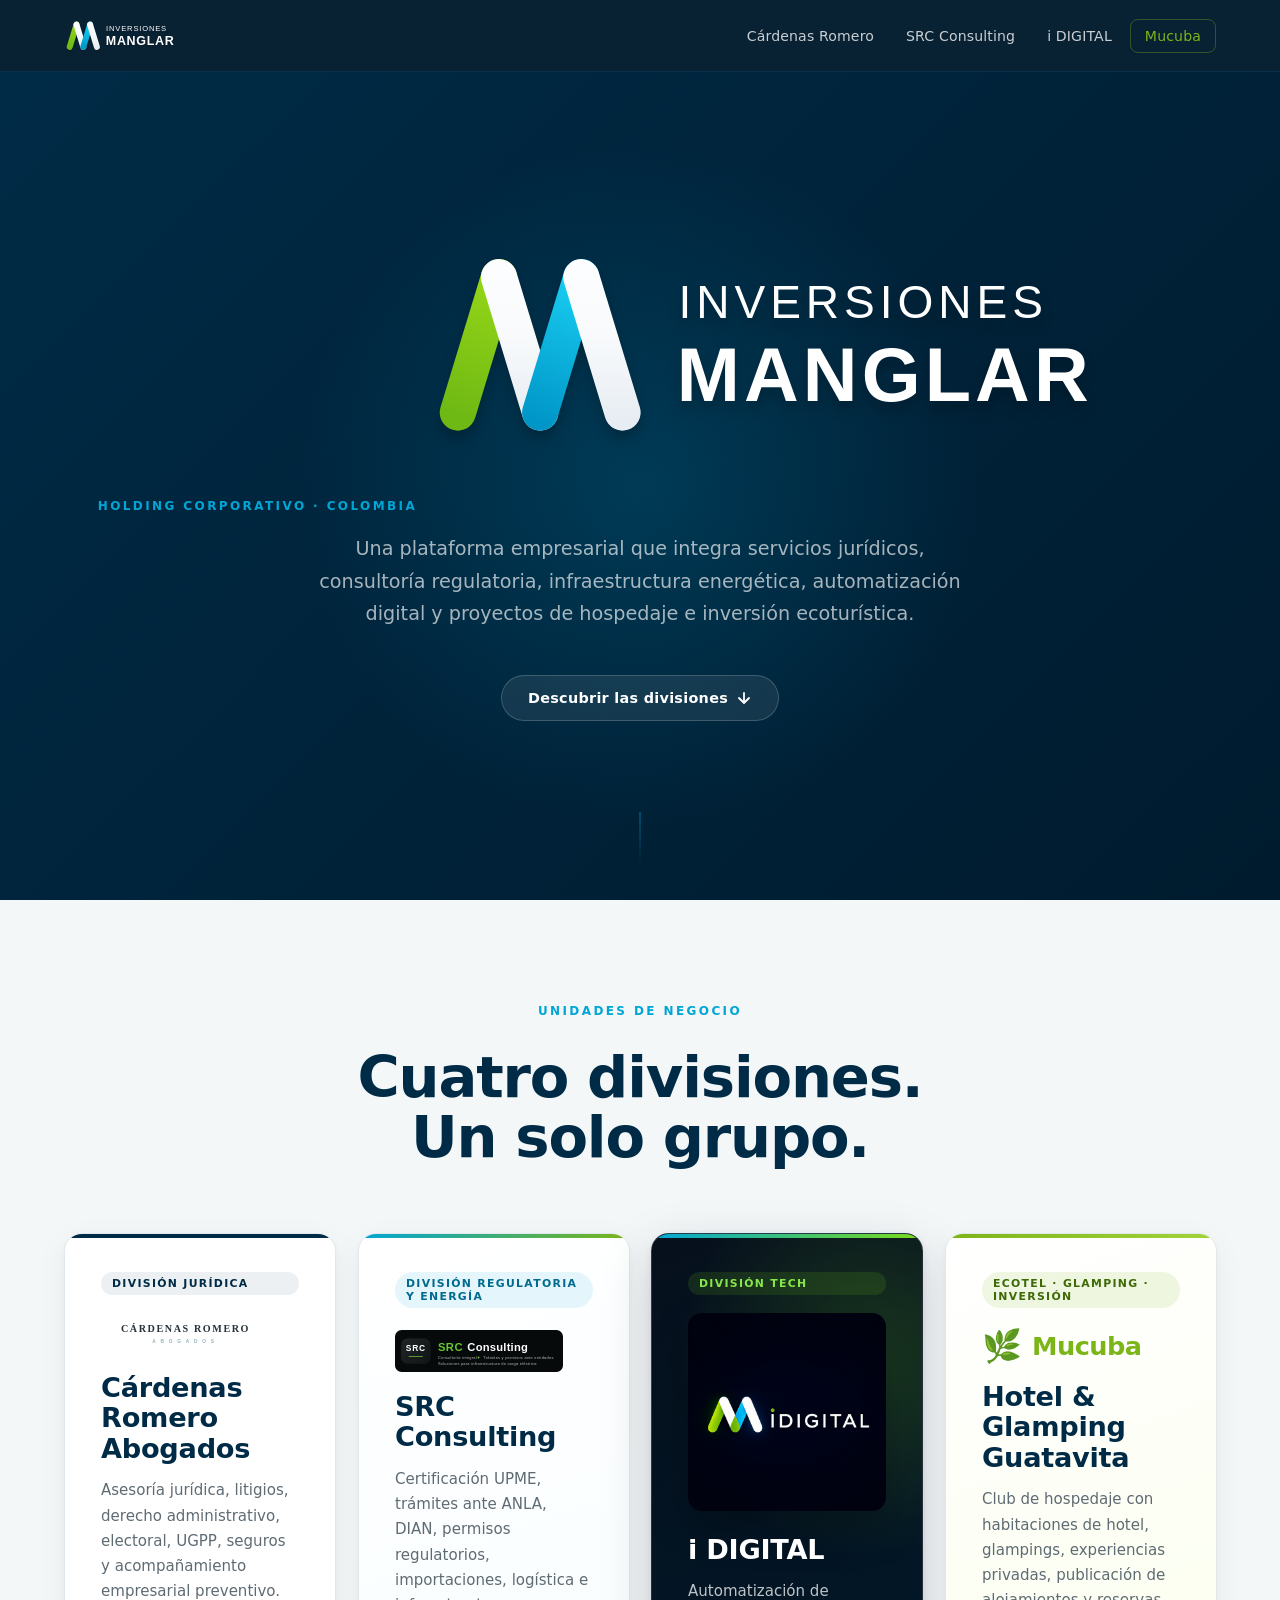
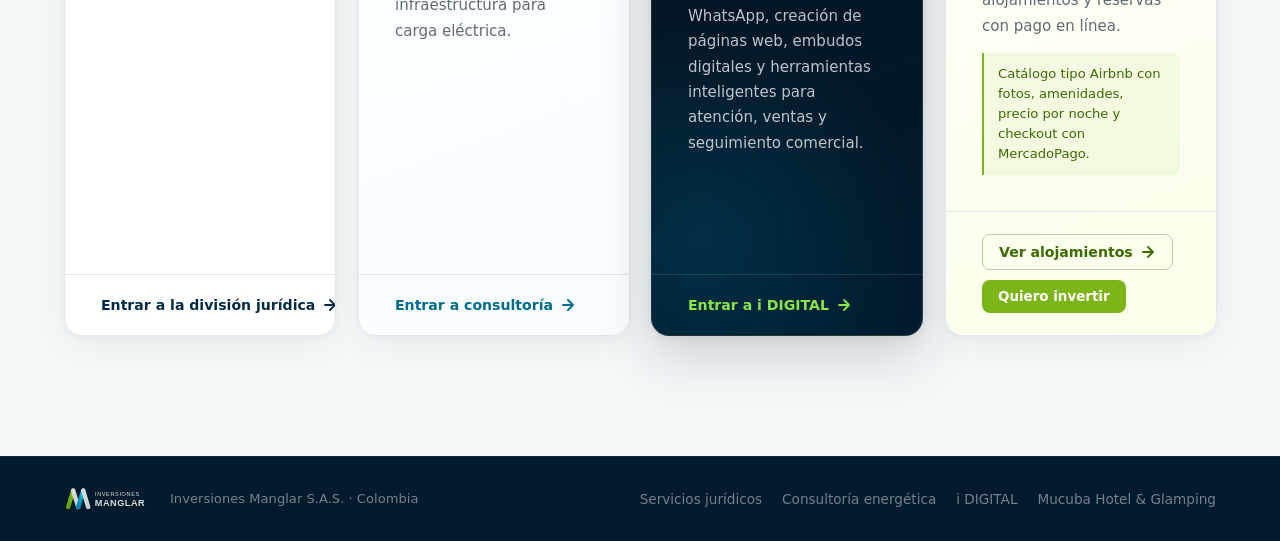
==== commit 58e07a13: "Actualiza landing de Mucuba con video y acceso admin" ====
--- a/index.html
+++ b/index.html
@@ -26,7 +26,7 @@
         <a href="juridica.html">Cárdenas Romero</a>
         <a href="energia.html">SRC Consulting</a>
         <a href="https://app.imanglar.com">i DIGITAL</a>
-        <a href="club.html" class="mg-nav-nature">Mucuba Club</a>
+        <a href="club.html" class="mg-nav-nature">Mucuba</a>
       </nav>
     </header>
 
@@ -150,7 +150,7 @@
             data-color="#4A7A0A"
             tabindex="0"
             role="link"
-            aria-label="Ir a Mucuba Club">
+            aria-label="Ir a Mucuba Hotel & Glamping">
             <div class="mg-card-accent"></div>
             <div class="mg-card-body">
               <span class="mg-card-tag">Ecotel · Glamping · Inversión</span>
@@ -190,7 +190,7 @@
         <a href="juridica.html">Servicios jurídicos</a>
         <a href="energia.html">Consultoría energética</a>
         <a href="https://app.imanglar.com">i DIGITAL</a>
-        <a href="club.html">Mucuba Club</a>
+        <a href="club.html">Mucuba Hotel & Glamping</a>
       </nav>
     </footer>
 
--- a/styles.css
+++ b/styles.css
@@ -15,7 +15,7 @@
 }
 
 /* ─────────────────────────────────────────────
-   Mucuba Club
+   Mucuba Hotel & Glamping
    ───────────────────────────────────────────── */
 .mucuba-club-page {
   --club-ink: #102018;
@@ -148,7 +148,8 @@
   border: 1px solid var(--club-line);
 }
 
-.club-hero-panel {
+.club-hero-panel,
+.club-video-card {
   min-height: 360px;
   padding: clamp(28px, 4vw, 44px);
   border-radius: 30px;
@@ -159,6 +160,57 @@
   box-shadow: 0 28px 80px rgba(16, 41, 24, 0.22);
 }
 
+.club-video-card {
+  position: relative;
+  min-height: clamp(360px, 42vw, 620px);
+  padding: 0;
+  overflow: hidden;
+  background:
+    radial-gradient(circle at 74% 22%, rgba(124, 181, 24, 0.35), transparent 36%),
+    linear-gradient(145deg, #102918 0%, #193b24 48%, #0b170f 100%);
+}
+
+.club-hero-video {
+  position: absolute;
+  inset: 0;
+  width: 100%;
+  height: 100%;
+  object-fit: cover;
+  z-index: 2;
+}
+
+.club-video-fallback {
+  position: absolute;
+  inset: 0;
+  z-index: 3;
+  display: flex;
+  flex-direction: column;
+  justify-content: flex-end;
+  gap: 10px;
+  padding: clamp(26px, 4vw, 42px);
+  color: #ffffff;
+  background: linear-gradient(180deg, transparent 0%, rgba(6, 20, 11, 0.82) 100%);
+  pointer-events: none;
+}
+
+.club-video-fallback span {
+  color: rgba(255, 255, 255, 0.68);
+  font-size: 0.76rem;
+  font-weight: 900;
+  letter-spacing: 0.14em;
+  text-transform: uppercase;
+}
+
+.club-video-fallback strong {
+  font-size: clamp(2rem, 4vw, 3.8rem);
+  line-height: 0.95;
+}
+
+.club-video-fallback small {
+  color: rgba(255, 255, 255, 0.58);
+  font-weight: 800;
+}
+
 .club-hero-panel span,
 .club-hero-panel small {
   color: rgba(255, 255, 255, 0.66);
@@ -194,6 +246,48 @@
 .club-mini-stats b,
 .club-mini-stats small {
   display: block;
+}
+
+.club-search-section {
+  padding: 0 clamp(20px, 5vw, 72px) clamp(36px, 5vw, 60px);
+  margin-top: -36px;
+  position: relative;
+  z-index: 3;
+}
+
+.club-search {
+  display: grid;
+  grid-template-columns: repeat(3, minmax(0, 1fr)) auto auto;
+  gap: 12px;
+  align-items: end;
+  padding: 18px;
+  border: 1px solid var(--club-line);
+  border-radius: 24px;
+  background: rgba(255, 255, 255, 0.94);
+  box-shadow: 0 22px 64px rgba(16, 41, 24, 0.12);
+}
+
+.club-search label {
+  display: grid;
+  gap: 7px;
+  color: var(--club-ink);
+  font-weight: 900;
+}
+
+.club-search input {
+  min-height: 46px;
+  box-sizing: border-box;
+  border: 1px solid var(--club-line);
+  border-radius: 14px;
+  padding: 0 13px;
+  font: inherit;
+  background: #fbfdf8;
+}
+
+.club-search-status {
+  margin: 12px 0 0;
+  color: var(--club-muted);
+  font-weight: 800;
 }
 
 .club-section {
@@ -256,6 +350,17 @@
 .club-card:hover {
   transform: translateY(-6px);
   box-shadow: 0 24px 70px rgba(16, 41, 24, 0.14);
+}
+
+.club-empty {
+  grid-column: 1 / -1;
+  padding: 34px;
+  border: 1px dashed rgba(111, 170, 32, 0.38);
+  border-radius: 24px;
+  color: var(--club-muted);
+  background: rgba(255, 255, 255, 0.72);
+  font-weight: 800;
+  text-align: center;
 }
 
 .club-card-photo {
@@ -527,6 +632,145 @@
   text-decoration: none;
 }
 
+.club-footer div {
+  display: flex;
+  gap: 14px;
+  flex-wrap: wrap;
+}
+
+.club-admin-access {
+  opacity: 0.38;
+  font-size: 0.78rem;
+  font-weight: 800 !important;
+}
+
+.club-admin-access:hover {
+  opacity: 1;
+}
+
+.admin-hero {
+  padding-bottom: 30px;
+}
+
+.admin-hero h1 {
+  margin: 0;
+  color: var(--club-ink);
+  font-size: clamp(2.4rem, 5vw, 4.8rem);
+  line-height: 0.98;
+  letter-spacing: -0.03em;
+}
+
+.admin-layout {
+  display: grid;
+  grid-template-columns: minmax(280px, 0.75fr) minmax(0, 1.25fr);
+  gap: 26px;
+  padding-top: 24px;
+}
+
+.club-section-head.compact {
+  margin-bottom: 18px;
+}
+
+.club-section-head.compact h2 {
+  font-size: clamp(1.7rem, 3vw, 2.6rem);
+}
+
+.admin-list {
+  display: grid;
+  gap: 14px;
+}
+
+.admin-item {
+  display: grid;
+  grid-template-columns: minmax(0, 1fr) auto;
+  gap: 14px;
+  align-items: center;
+  padding: 18px;
+  border: 1px solid var(--club-line);
+  border-radius: 20px;
+  background: rgba(255, 255, 255, 0.86);
+  box-shadow: 0 12px 34px rgba(16, 41, 24, 0.07);
+}
+
+.admin-item h3 {
+  margin: 8px 0 4px;
+}
+
+.admin-item p,
+.admin-item small {
+  margin: 0;
+  color: var(--club-muted);
+}
+
+.admin-status {
+  display: inline-flex;
+  padding: 5px 9px;
+  border-radius: 999px;
+  font-size: 0.72rem;
+  font-weight: 900;
+  text-transform: uppercase;
+  letter-spacing: 0.08em;
+}
+
+.admin-status.active {
+  color: #1f3d0d;
+  background: rgba(111, 170, 32, 0.18);
+}
+
+.admin-status.hidden {
+  color: #6c4b00;
+  background: rgba(181, 137, 62, 0.18);
+}
+
+.admin-actions {
+  display: flex;
+  flex-direction: column;
+  gap: 8px;
+}
+
+.admin-actions button {
+  border: 1px solid var(--club-line);
+  border-radius: 999px;
+  padding: 8px 12px;
+  background: #ffffff;
+  color: var(--club-ink);
+  font-weight: 900;
+  cursor: pointer;
+}
+
+.admin-form {
+  max-width: none;
+  grid-template-columns: repeat(2, minmax(0, 1fr));
+}
+
+.club-field small {
+  color: var(--club-muted);
+  line-height: 1.45;
+}
+
+.admin-blocker {
+  display: grid;
+  gap: 8px;
+}
+
+.admin-blocker > label {
+  font-weight: 900;
+}
+
+.admin-blocker div {
+  display: flex;
+  gap: 10px;
+  flex-wrap: wrap;
+}
+
+.admin-blocker input {
+  min-height: 44px;
+  border: 1px solid var(--club-line);
+  border-radius: 14px;
+  padding: 0 12px;
+  font: inherit;
+}
+
 .club-payment-banner {
   position: fixed;
   top: 0;
@@ -555,7 +799,8 @@
 
 @media (max-width: 1024px) {
   .club-hero,
-  .club-booking-layout {
+  .club-booking-layout,
+  .admin-layout {
     grid-template-columns: 1fr;
   }
 
@@ -563,7 +808,8 @@
     grid-template-columns: repeat(2, minmax(0, 1fr));
   }
 
-  .club-form {
+  .club-form,
+  .club-search {
     grid-template-columns: repeat(2, minmax(0, 1fr));
   }
 }
@@ -580,7 +826,9 @@
 
   .club-grid,
   .club-form,
-  .club-gallery {
+  .club-gallery,
+  .club-search,
+  .admin-item {
     grid-template-columns: 1fr;
   }
 
--- a/styles.css
+++ b/styles.css
@@ -15,7 +15,7 @@
 }
 
 /* ─────────────────────────────────────────────
-   Mucuba Club
+   Mucuba Hotel & Glamping
    ───────────────────────────────────────────── */
 .mucuba-club-page {
   --club-ink: #102018;
@@ -148,7 +148,8 @@
   border: 1px solid var(--club-line);
 }
 
-.club-hero-panel {
+.club-hero-panel,
+.club-video-card {
   min-height: 360px;
   padding: clamp(28px, 4vw, 44px);
   border-radius: 30px;
@@ -159,6 +160,57 @@
   box-shadow: 0 28px 80px rgba(16, 41, 24, 0.22);
 }
 
+.club-video-card {
+  position: relative;
+  min-height: clamp(360px, 42vw, 620px);
+  padding: 0;
+  overflow: hidden;
+  background:
+    radial-gradient(circle at 74% 22%, rgba(124, 181, 24, 0.35), transparent 36%),
+    linear-gradient(145deg, #102918 0%, #193b24 48%, #0b170f 100%);
+}
+
+.club-hero-video {
+  position: absolute;
+  inset: 0;
+  width: 100%;
+  height: 100%;
+  object-fit: cover;
+  z-index: 2;
+}
+
+.club-video-fallback {
+  position: absolute;
+  inset: 0;
+  z-index: 3;
+  display: flex;
+  flex-direction: column;
+  justify-content: flex-end;
+  gap: 10px;
+  padding: clamp(26px, 4vw, 42px);
+  color: #ffffff;
+  background: linear-gradient(180deg, transparent 0%, rgba(6, 20, 11, 0.82) 100%);
+  pointer-events: none;
+}
+
+.club-video-fallback span {
+  color: rgba(255, 255, 255, 0.68);
+  font-size: 0.76rem;
+  font-weight: 900;
+  letter-spacing: 0.14em;
+  text-transform: uppercase;
+}
+
+.club-video-fallback strong {
+  font-size: clamp(2rem, 4vw, 3.8rem);
+  line-height: 0.95;
+}
+
+.club-video-fallback small {
+  color: rgba(255, 255, 255, 0.58);
+  font-weight: 800;
+}
+
 .club-hero-panel span,
 .club-hero-panel small {
   color: rgba(255, 255, 255, 0.66);
@@ -194,6 +246,48 @@
 .club-mini-stats b,
 .club-mini-stats small {
   display: block;
+}
+
+.club-search-section {
+  padding: 0 clamp(20px, 5vw, 72px) clamp(36px, 5vw, 60px);
+  margin-top: -36px;
+  position: relative;
+  z-index: 3;
+}
+
+.club-search {
+  display: grid;
+  grid-template-columns: repeat(3, minmax(0, 1fr)) auto auto;
+  gap: 12px;
+  align-items: end;
+  padding: 18px;
+  border: 1px solid var(--club-line);
+  border-radius: 24px;
+  background: rgba(255, 255, 255, 0.94);
+  box-shadow: 0 22px 64px rgba(16, 41, 24, 0.12);
+}
+
+.club-search label {
+  display: grid;
+  gap: 7px;
+  color: var(--club-ink);
+  font-weight: 900;
+}
+
+.club-search input {
+  min-height: 46px;
+  box-sizing: border-box;
+  border: 1px solid var(--club-line);
+  border-radius: 14px;
+  padding: 0 13px;
+  font: inherit;
+  background: #fbfdf8;
+}
+
+.club-search-status {
+  margin: 12px 0 0;
+  color: var(--club-muted);
+  font-weight: 800;
 }
 
 .club-section {
@@ -256,6 +350,17 @@
 .club-card:hover {
   transform: translateY(-6px);
   box-shadow: 0 24px 70px rgba(16, 41, 24, 0.14);
+}
+
+.club-empty {
+  grid-column: 1 / -1;
+  padding: 34px;
+  border: 1px dashed rgba(111, 170, 32, 0.38);
+  border-radius: 24px;
+  color: var(--club-muted);
+  background: rgba(255, 255, 255, 0.72);
+  font-weight: 800;
+  text-align: center;
 }
 
 .club-card-photo {
@@ -527,6 +632,145 @@
   text-decoration: none;
 }
 
+.club-footer div {
+  display: flex;
+  gap: 14px;
+  flex-wrap: wrap;
+}
+
+.club-admin-access {
+  opacity: 0.38;
+  font-size: 0.78rem;
+  font-weight: 800 !important;
+}
+
+.club-admin-access:hover {
+  opacity: 1;
+}
+
+.admin-hero {
+  padding-bottom: 30px;
+}
+
+.admin-hero h1 {
+  margin: 0;
+  color: var(--club-ink);
+  font-size: clamp(2.4rem, 5vw, 4.8rem);
+  line-height: 0.98;
+  letter-spacing: -0.03em;
+}
+
+.admin-layout {
+  display: grid;
+  grid-template-columns: minmax(280px, 0.75fr) minmax(0, 1.25fr);
+  gap: 26px;
+  padding-top: 24px;
+}
+
+.club-section-head.compact {
+  margin-bottom: 18px;
+}
+
+.club-section-head.compact h2 {
+  font-size: clamp(1.7rem, 3vw, 2.6rem);
+}
+
+.admin-list {
+  display: grid;
+  gap: 14px;
+}
+
+.admin-item {
+  display: grid;
+  grid-template-columns: minmax(0, 1fr) auto;
+  gap: 14px;
+  align-items: center;
+  padding: 18px;
+  border: 1px solid var(--club-line);
+  border-radius: 20px;
+  background: rgba(255, 255, 255, 0.86);
+  box-shadow: 0 12px 34px rgba(16, 41, 24, 0.07);
+}
+
+.admin-item h3 {
+  margin: 8px 0 4px;
+}
+
+.admin-item p,
+.admin-item small {
+  margin: 0;
+  color: var(--club-muted);
+}
+
+.admin-status {
+  display: inline-flex;
+  padding: 5px 9px;
+  border-radius: 999px;
+  font-size: 0.72rem;
+  font-weight: 900;
+  text-transform: uppercase;
+  letter-spacing: 0.08em;
+}
+
+.admin-status.active {
+  color: #1f3d0d;
+  background: rgba(111, 170, 32, 0.18);
+}
+
+.admin-status.hidden {
+  color: #6c4b00;
+  background: rgba(181, 137, 62, 0.18);
+}
+
+.admin-actions {
+  display: flex;
+  flex-direction: column;
+  gap: 8px;
+}
+
+.admin-actions button {
+  border: 1px solid var(--club-line);
+  border-radius: 999px;
+  padding: 8px 12px;
+  background: #ffffff;
+  color: var(--club-ink);
+  font-weight: 900;
+  cursor: pointer;
+}
+
+.admin-form {
+  max-width: none;
+  grid-template-columns: repeat(2, minmax(0, 1fr));
+}
+
+.club-field small {
+  color: var(--club-muted);
+  line-height: 1.45;
+}
+
+.admin-blocker {
+  display: grid;
+  gap: 8px;
+}
+
+.admin-blocker > label {
+  font-weight: 900;
+}
+
+.admin-blocker div {
+  display: flex;
+  gap: 10px;
+  flex-wrap: wrap;
+}
+
+.admin-blocker input {
+  min-height: 44px;
+  border: 1px solid var(--club-line);
+  border-radius: 14px;
+  padding: 0 12px;
+  font: inherit;
+}
+
 .club-payment-banner {
   position: fixed;
   top: 0;
@@ -555,7 +799,8 @@
 
 @media (max-width: 1024px) {
   .club-hero,
-  .club-booking-layout {
+  .club-booking-layout,
+  .admin-layout {
     grid-template-columns: 1fr;
   }
 
@@ -563,7 +808,8 @@
     grid-template-columns: repeat(2, minmax(0, 1fr));
   }
 
-  .club-form {
+  .club-form,
+  .club-search {
     grid-template-columns: repeat(2, minmax(0, 1fr));
   }
 }
@@ -580,7 +826,9 @@
 
   .club-grid,
   .club-form,
-  .club-gallery {
+  .club-gallery,
+  .club-search,
+  .admin-item {
     grid-template-columns: 1fr;
   }
 
